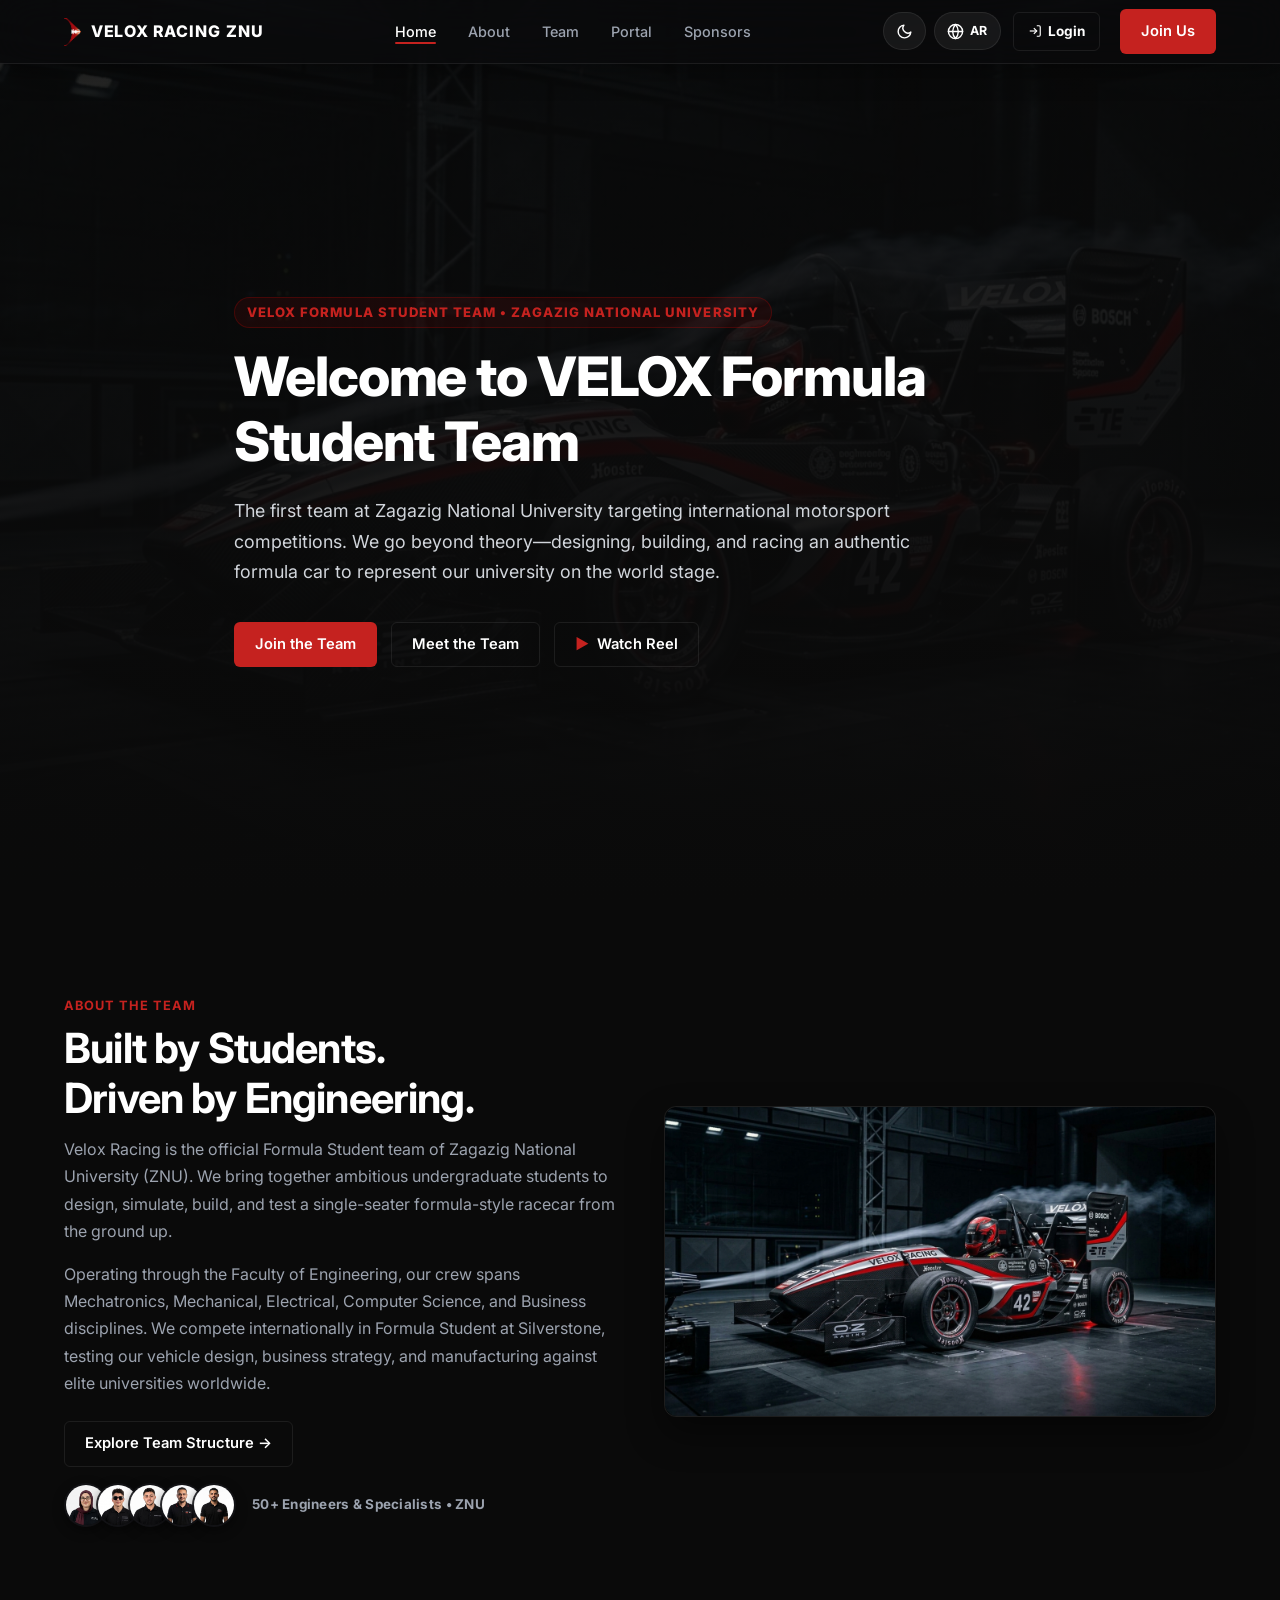
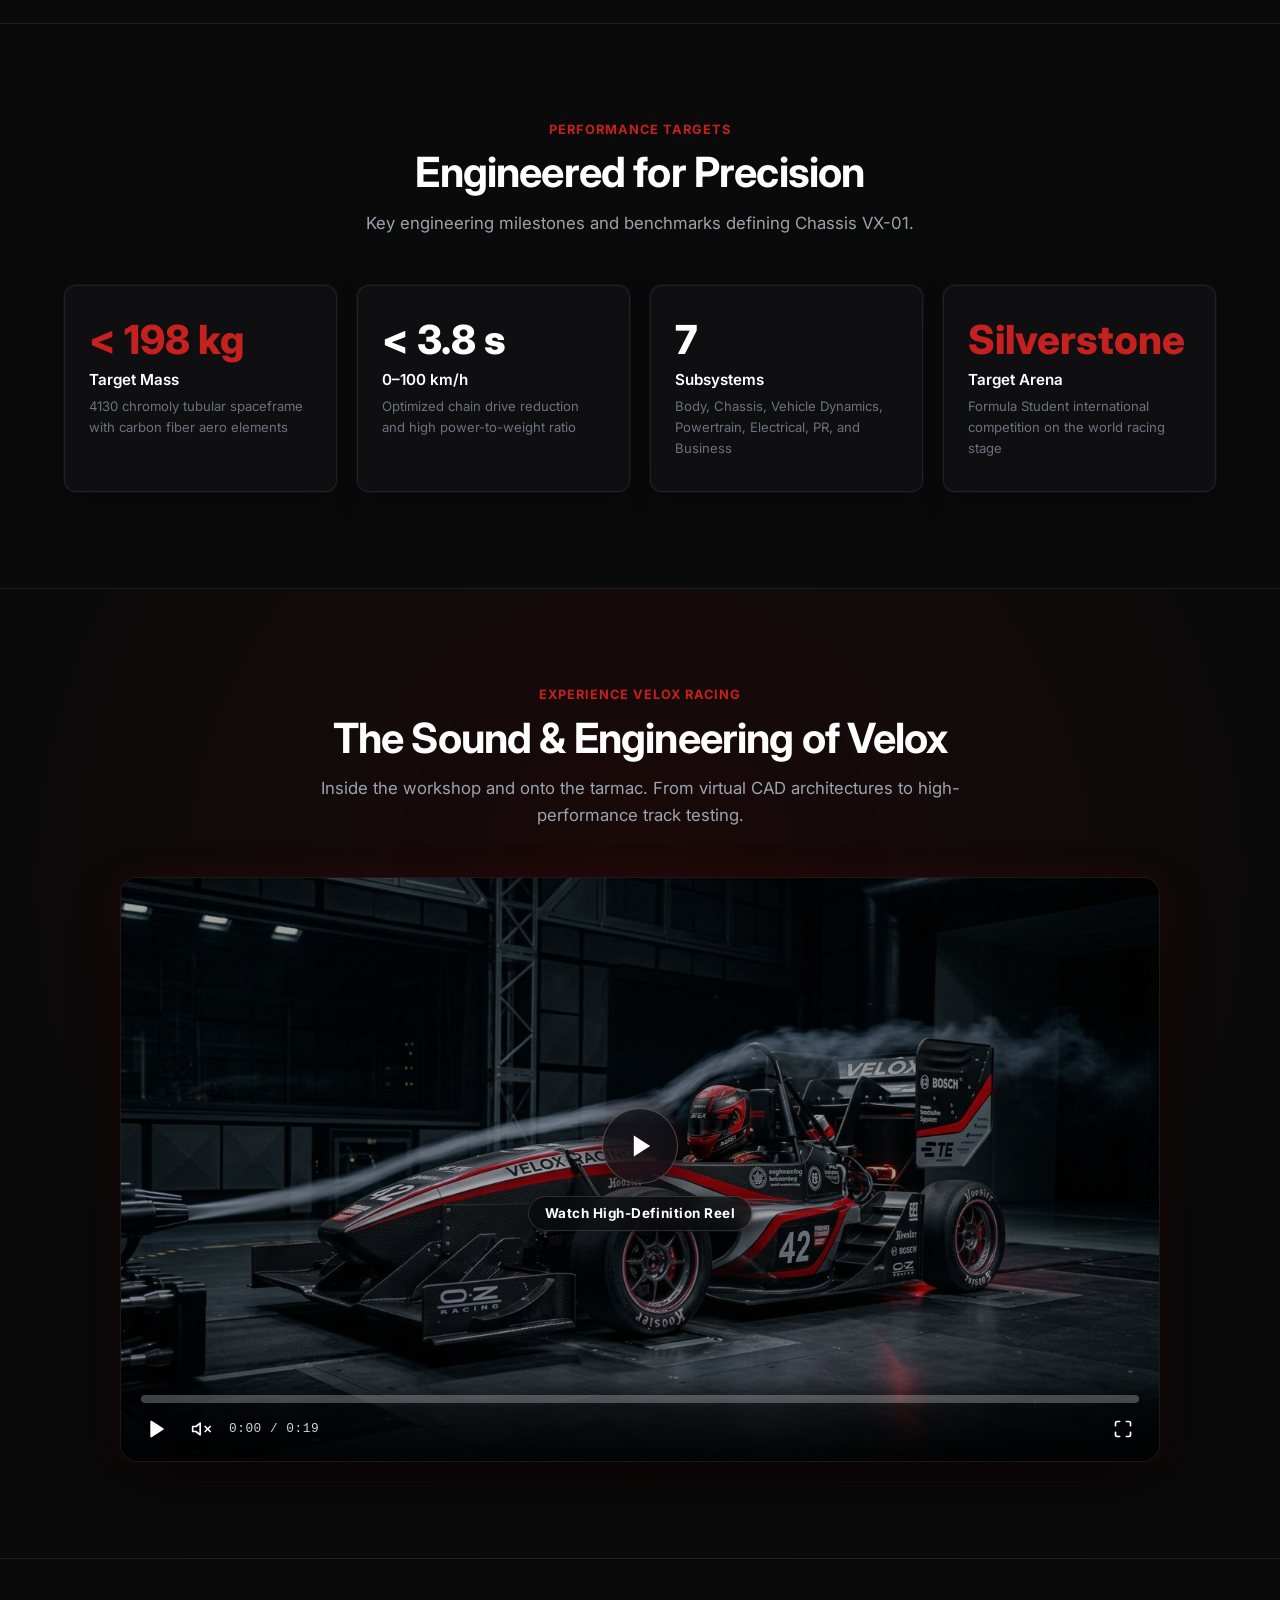
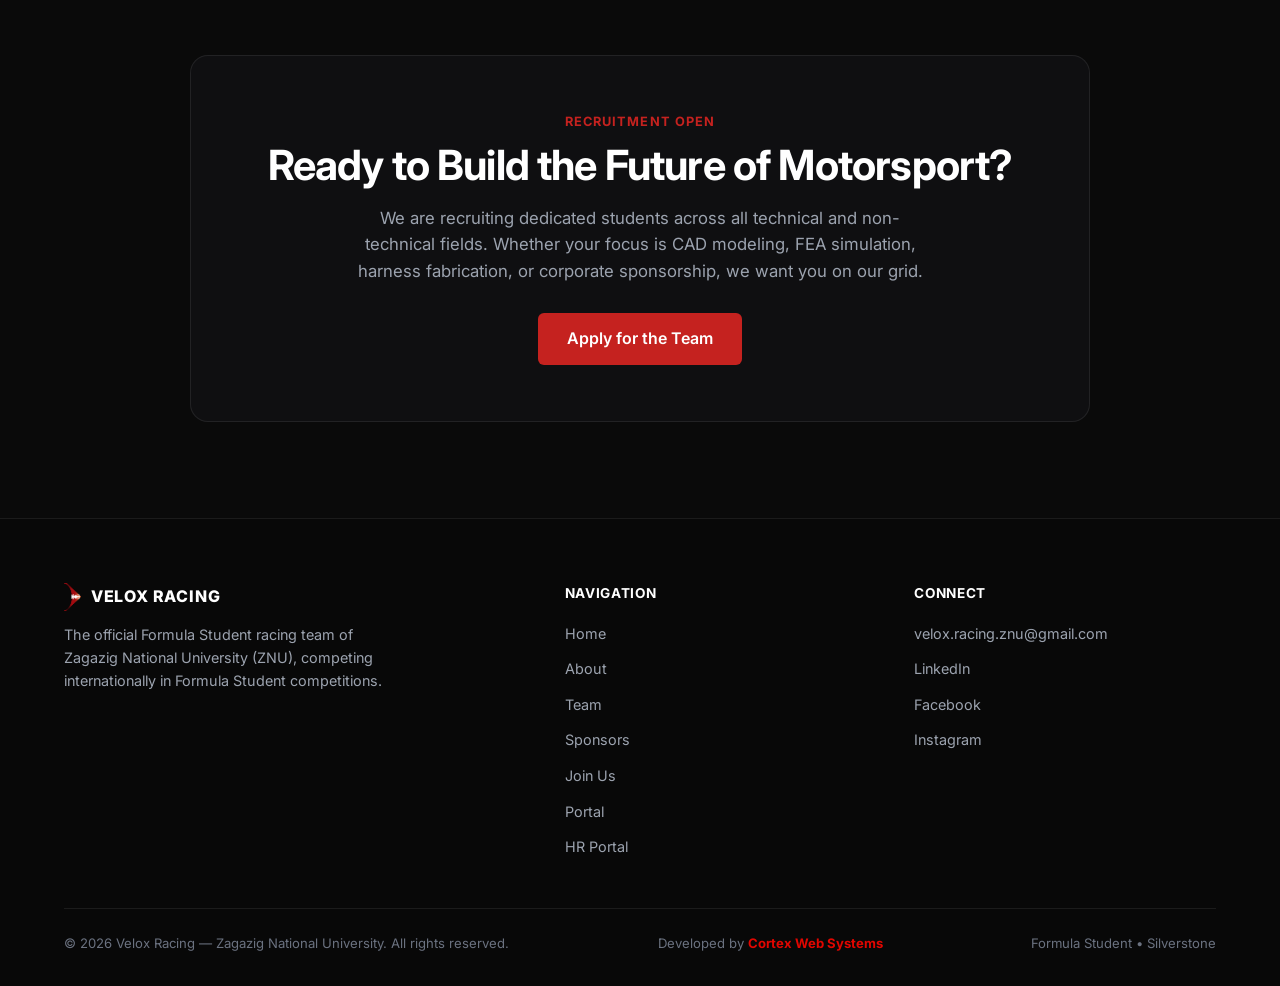
==== index.html @ 5ed5e02b "Fix portal dropdown stacking z-index, wire hamburger menu, redesign admin dashboard, and add home na" ====
<!DOCTYPE html>
<html lang="en">
<head>
  <meta charset="UTF-8" />
  <meta name="viewport" content="width=device-width, initial-scale=1.0, viewport-fit=cover" />
  <title>Velox Racing — Zagazig National University | Formula Student</title>
  <meta name="description" content="Velox Racing is the official Formula Student engineering team of Zagazig National University (ZNU), designing and building race cars to compete at Silverstone Circuit." />
  <link rel="icon" type="image/png" href="pwa-icon-192.png" />
  
  <!-- PWA & Mobile Web App Meta -->
  <link rel="manifest" href="manifest.json" />
  <meta name="theme-color" content="#0A0A0A" />
  <meta name="apple-mobile-web-app-capable" content="yes" />
  <meta name="apple-mobile-web-app-status-bar-style" content="black-translucent" />
  <meta name="apple-mobile-web-app-title" content="Velox Racing" />
  <link rel="apple-touch-icon" href="apple-touch-icon.png" />

  <!-- Preconnect to Google Fonts -->
  <link rel="preconnect" href="https://fonts.googleapis.com" />
  <link rel="preconnect" href="https://fonts.gstatic.com" crossorigin />
  <link rel="stylesheet" href="https://fonts.googleapis.com/css2?family=Cairo:wght@400;600;700;800;900&family=Inter:wght@400;500;600;700;800&display=swap" />

  <!-- Shared Style with Cache Buster -->
  <link rel="stylesheet" href="style.css?v=4.0" />

  <!-- Localization Engine & Team Data (Deferred for non-blocking render) -->
  <script src="i18n.js?v=4.0" defer></script>
  <script src="team.js?v=4.0" defer></script>
</head>
<body>

  <!-- Sticky Minimal Navbar -->
  <header>
    <nav class="navbar" id="navbar">
      <div class="nav-container">
        <a href="/" class="nav-brand" aria-label="Velox Racing Home">
          <img src="VeloxLogoWeb.png" alt="Velox Racing Crest" class="nav-logo" width="150" height="42" onerror="this.src='VeloxForWeb_dark.png'" />
          <span class="nav-title">
            <span data-i18n="nav.brand">VELOX RACING</span>
            <span class="nav-title-badge">ZNU</span>
          </span>
        </a>

        <ul class="nav-menu" id="navMenu">
          <li><a href="/" class="nav-link active" data-i18n="nav.home">Home</a></li>
          <li><a href="#about" class="nav-link" data-i18n="nav.about">About</a></li>
          <li><a href="/team" class="nav-link" data-i18n="nav.team">Team</a></li>
          <li><a href="/portal" class="nav-link" data-i18n="nav.portal">Portal</a></li>
          <li><a href="/sponsorship" class="nav-link" data-i18n="nav.sponsors">Sponsors</a></li>
          <li class="mobile-menu-cta" style="margin-bottom: 8px;">
            <a href="/portal" class="btn btn-outline btn-full" style="display: inline-flex; align-items: center; justify-content: center; gap: 8px;">
              <svg width="15" height="15" viewBox="0 0 24 24" fill="none" stroke="currentColor" stroke-width="2"><path d="M15 3h4a2 2 0 0 1 2 2v14a2 2 0 0 1-2 2h-4"></path><polyline points="10 17 15 12 10 7"></polyline><line x1="15" y1="12" x2="3" y2="12"></line></svg>
              <span data-i18n="nav.login">Portal Login</span>
            </a>
          </li>
          <li class="mobile-menu-cta"><a href="/join" class="btn btn-primary btn-full" data-i18n="nav.joinFull">Join the Team &rarr;</a></li>
        </ul>

        <div class="nav-cta">
          <div class="nav-tools">
            <button id="themeToggleBtn" class="nav-tool-btn" title="Toggle Theme" aria-label="Toggle Theme">
              <svg class="theme-icon-moon" viewBox="0 0 24 24"><path d="M21 12.79A9 9 0 1 1 11.21 3 7 7 0 0 0 21 12.79z"></path></svg>
              <svg class="theme-icon-sun" viewBox="0 0 24 24"><circle cx="12" cy="12" r="5"></circle><line x1="12" y1="1" x2="12" y2="3"></line><line x1="12" y1="21" x2="12" y2="23"></line><line x1="4.22" y1="4.22" x2="5.64" y2="5.64"></line><line x1="18.36" y1="18.36" x2="19.78" y2="19.78"></line><line x1="1" y1="12" x2="3" y2="12"></line><line x1="21" y1="12" x2="23" y2="12"></line><line x1="4.22" y1="19.78" x2="5.64" y2="18.36"></line><line x1="18.36" y1="5.64" x2="19.78" y2="4.22"></line></svg>
            </button>
            <button id="langToggleBtn" class="nav-tool-btn" title="Language" aria-label="Toggle Language">
              <svg class="lang-icon-globe" viewBox="0 0 24 24"><circle cx="12" cy="12" r="10"></circle><line x1="2" y1="12" x2="22" y2="12"></line><path d="M12 2a15.3 15.3 0 0 1 4 10 15.3 15.3 0 0 1-4 10 15.3 15.3 0 0 1-4-10 15.3 15.3 0 0 1 4-10z"></path></svg>
              <span class="lang-label" id="langLabel">AR</span>
            </button>
          </div>
          <a href="/portal" class="btn btn-outline" style="margin-right: 8px; font-weight: 700; display: inline-flex; align-items: center; gap: 6px; padding: 8px 14px; font-size: 0.85rem;" title="Member Portal Login">
            <svg width="14" height="14" viewBox="0 0 24 24" fill="none" stroke="currentColor" stroke-width="2"><path d="M15 3h4a2 2 0 0 1 2 2v14a2 2 0 0 1-2 2h-4"></path><polyline points="10 17 15 12 10 7"></polyline><line x1="15" y1="12" x2="3" y2="12"></line></svg>
            <span data-i18n="nav.login">Login</span>
          </a>
          <a href="/join" class="btn btn-primary" data-i18n="nav.join">Join Us</a>
          <button class="hamburger" id="hamburgerBtn" aria-label="Toggle navigation menu" aria-expanded="false">
            <span></span>
            <span></span>
            <span></span>
          </button>
        </div>
      </div>
    </nav>
  </header>

  <main>
    <!-- Full-Screen Hero -->
    <section class="hero" id="home">
      <video class="hero-video-bg" autoplay muted loop playsinline preload="metadata" poster="velox_car_render.jpg?v=5.0">
        <source src="lff.mp4" type="video/mp4" />
      </video>
      <div class="hero-overlay"></div>

      <div class="container hero-content">
        <span class="hero-badge" data-i18n="hero.badge">VELOX Formula Student Team &bull; Zagazig National University</span>
        <h1 class="hero-title" data-i18n="hero.title">Welcome to VELOX Formula Student Team</h1>
        <p class="hero-tagline" data-i18n="hero.tagline">
          The first team at Zagazig National University targeting international motorsport competitions. We go beyond theory—designing, building, and racing an authentic formula car to represent our university on the world stage.
        </p>
        <div class="hero-actions">
          <a href="/join" class="btn btn-primary" data-i18n="hero.btnJoin">Join the Team</a>
          <a href="/team" class="btn btn-outline" data-i18n="hero.btnMeet">Meet the Team</a>
          <a id="heroWatchReelBtn" href="#cinematic" class="btn btn-outline" style="display: inline-flex; align-items: center; gap: 8px;">
            <span style="color: var(--red); font-weight: 800;">▶</span> <span data-i18n="hero.btnReel">Watch Reel</span>
          </a>
        </div>
      </div>
    </section>

    <!-- Short About Section -->
    <section class="section" id="about">
      <div class="container">
        <div class="about-grid">
          <div class="about-text">
            <span class="section-kicker" data-i18n="about.kicker">About the Team</span>
            <h2 class="section-title" data-i18n="about.title">Built by Students.<br />Driven by Engineering.</h2>
            <p data-i18n="about.p1">
              Velox Racing is the official Formula Student team of Zagazig National University (ZNU). We bring together ambitious undergraduate students to design, simulate, build, and test a single-seater formula-style racecar from the ground up.
            </p>
            <p data-i18n="about.p2">
              Operating through the Faculty of Engineering, our crew spans Mechatronics, Mechanical, Electrical, Computer Science, and Business disciplines. We compete internationally in Formula Student at Silverstone, testing our vehicle design, business strategy, and manufacturing against elite universities worldwide.
            </p>
            <div style="margin-top: 24px; display: flex; flex-direction: column; gap: 16px; align-items: flex-start;">
              <a href="/team" class="btn btn-outline" data-i18n="about.btnExplore">Explore Team Structure &rarr;</a>
              <div class="team-avatars-preview">
                <div class="avatar-stack">
                  <img src="photos/Fatima Salman.jpeg" alt="Fatima Salman - Team Leader" class="stack-avatar clickable-member" data-member-id="fatima-salman" role="button" tabindex="0" title="Fatima Salman — Team Leader" width="44" height="44" loading="lazy" />
                  <img src="photos/Karim Shaprawy.jpeg" alt="Karim Shaprawy - Vice Team Leader" class="stack-avatar clickable-member" data-member-id="karim-shaprawy" role="button" tabindex="0" title="Karim Shaprawy — Vice Team Leader" width="44" height="44" loading="lazy" />
                  <img src="photos/Mohamed Romy.jpeg" alt="Mohamed Romy - Technical Leader" class="stack-avatar clickable-member" data-member-id="mohamed-romy" role="button" tabindex="0" title="Mohamed Romy — Technical Leader" width="44" height="44" loading="lazy" />
                  <img src="photos/Moaaz Elghamry.jpeg" alt="Moaaz Elghamry - Managerial Leader & Powertrain Leader" class="stack-avatar clickable-member" data-member-id="moaaz-elghamry" role="button" tabindex="0" title="Moaaz Elghamry — Managerial Leader & Powertrain Lead" width="44" height="44" loading="lazy" />
                  <img src="photos/Mohamed Hassan.jpeg" alt="Mohamed Hassan - Media & PR Lead" class="stack-avatar clickable-member" data-member-id="mohamed-hassan" role="button" tabindex="0" title="Mohamed Hassan — Media & PR Lead" width="44" height="44" loading="lazy" />
                </div>
                <span class="avatar-stack-text" data-i18n="about.crewBadge">50+ Engineers &amp; Specialists &bull; ZNU</span>
              </div>
            </div>
          </div>
          <div class="about-visual">
            <img src="velox_car_render.jpg?v=5.0" alt="Velox Racing formula student car design" loading="lazy" width="1280" height="719" />
          </div>
        </div>
      </div>
    </section>

    <!-- Key Numbers / Highlights -->
    <section class="section">
      <div class="container">
        <div class="section-header center">
          <span class="section-kicker" data-i18n="hl.kicker">Performance Targets</span>
          <h2 class="section-title" data-i18n="hl.title">Engineered for Precision</h2>
          <p class="section-desc" data-i18n="hl.desc">Key engineering milestones and benchmarks defining Chassis VX-01.</p>
        </div>

        <div class="highlights-grid">
          <div class="highlight-card">
            <div class="highlight-num accent" data-i18n="hl.c1Num">&lt; 198 kg</div>
            <div class="highlight-label" data-i18n="hl.c1Label">Target Mass</div>
            <div class="highlight-detail" data-i18n="hl.c1Desc">4130 chromoly tubular spaceframe with carbon fiber aero elements</div>
          </div>

          <div class="highlight-card">
            <div class="highlight-num" data-i18n="hl.c2Num">&lt; 3.8 s</div>
            <div class="highlight-label" data-i18n="hl.c2Label">0–100 km/h</div>
            <div class="highlight-detail" data-i18n="hl.c2Desc">Optimized chain drive reduction and high power-to-weight ratio</div>
          </div>

          <div class="highlight-card">
            <div class="highlight-num" data-i18n="hl.c3Num">7</div>
            <div class="highlight-label" data-i18n="hl.c3Label">Subsystems</div>
            <div class="highlight-detail" data-i18n="hl.c3Desc">Body, Chassis, Vehicle Dynamics, Powertrain, Electrical, PR, and Business</div>
          </div>

          <div class="highlight-card">
            <div class="highlight-num accent" data-i18n="hl.c4Num">Silverstone</div>
            <div class="highlight-label" data-i18n="hl.c4Label">Target Arena</div>
            <div class="highlight-detail" data-i18n="hl.c4Desc">Formula Student international competition on the world racing stage</div>
          </div>
        </div>
      </div>
    </section>

    <!-- Sleek Cinema Video Showcase (ad.mp4) -->
    <section class="section reel-section" id="cinematic">
      <div class="container">
        <div class="section-header center">
          <span class="section-kicker" data-i18n="reel.kicker">Experience Velox Racing</span>
          <h2 class="section-title" data-i18n="reel.title">The Sound & Engineering of Velox</h2>
          <p class="section-desc" data-i18n="reel.desc">
            Inside the workshop and onto the tarmac. From virtual CAD architectures to high-performance track testing.
          </p>
        </div>

        <div class="reel-container">
          <div class="cinema-player" id="cinemaPlayer">
            <!-- Main Video: Preload metadata, optimized H.264 Faststart stream -->
            <video
              id="adVideo"
              class="cinema-video"
              src="ad.mp4"
              playsinline
              preload="none"
              poster="velox_car_render.jpg?v=5.0"
              loop>
            </video>

            <!-- Big Center Play Button Overlay -->
            <div class="cinema-play-overlay" id="videoPlayOverlay" aria-label="Play video" role="button" tabindex="0">
              <div class="cinema-play-btn" id="cinemaPlayBtn">
                <svg viewBox="0 0 24 24"><polygon points="5 3 19 12 5 21 5 3"></polygon></svg>
              </div>
              <span class="cinema-play-label" data-i18n="reel.ready">Watch High-Definition Reel</span>
            </div>

            <!-- Smart Cinematic Loader & Pre-Buffering Overlay -->
            <div class="cinema-loader-overlay" id="cinemaLoaderOverlay" aria-live="polite">
              <div class="cinema-loader-card">
                <div class="cinema-loader-spinner">
                  <div class="spinner-ring"></div>
                  <div class="spinner-ring-inner"></div>
                </div>
                <div class="cinema-loader-info">
                  <h4 class="cinema-loader-title" id="cinemaLoaderTitle" data-i18n="reel.loadingTitle">Preparing High-Definition Reel...</h4>
                  <p class="cinema-loader-sub" id="cinemaLoaderSub" data-i18n="reel.loadingSub">Buffering stream for smooth 60 FPS playback</p>
                </div>
                <div class="cinema-loader-progress-wrap">
                  <div class="cinema-loader-bar" id="cinemaLoaderBar"></div>
                </div>
                <div class="cinema-loader-meta">
                  <span class="cinema-loader-pct" id="cinemaLoaderPct">100%</span>
                  <span class="cinema-loader-status" id="cinemaLoaderStatus">Ready to launch!</span>
                </div>
              </div>
            </div>

            <!-- Live Non-Intrusive Mid-Playback Buffering Pill -->
            <div class="cinema-buffering-pill" id="cinemaBufferingPill">
              <span class="buffering-dot"></span>
              <span data-i18n="reel.buffering">Buffering stream...</span>
            </div>

            <!-- Minimalist Bottom Controls Bar (Strictly Icons, No Words, No Chips) -->
            <div class="cinema-controls-bar" id="cinemaControlsBar">
              <!-- Scrub Progress Bar -->
              <div class="cinema-progress-wrap" id="videoProgressWrap" title="Seek video" role="progressbar" aria-valuemin="0" aria-valuemax="100">
                <div class="cinema-progress-buffer" id="videoProgressBuffer"></div>
                <div class="cinema-progress-bar" id="videoProgressBar">
                  <div class="cinema-progress-thumb"></div>
                </div>
              </div>

              <!-- Controls Row: Play/Pause, Mute/Unmute, Time, Fullscreen -->
              <div class="cinema-controls-row">
                <div class="cinema-controls-left">
                  <button type="button" class="cinema-icon-btn" id="videoPlayToggleBtn" aria-label="Play or Pause" title="Play / Pause">
                    <!-- Play SVG -->
                    <svg id="playIconSvg" viewBox="0 0 24 24" fill="currentColor">
                      <polygon points="5 3 19 12 5 21 5 3"></polygon>
                    </svg>
                    <!-- Pause SVG (hidden initially) -->
                    <svg id="pauseIconSvg" viewBox="0 0 24 24" fill="currentColor" style="display: none;">
                      <rect x="6" y="4" width="4" height="16"></rect>
                      <rect x="14" y="4" width="4" height="16"></rect>
                    </svg>
                  </button>

                  <button type="button" class="cinema-icon-btn" id="videoAudioToggleBtn" aria-label="Mute or Unmute" title="Audio">
                    <!-- Muted SVG (hidden initially when unmuted) -->
                    <svg id="audioMutedSvg" viewBox="0 0 24 24" fill="none" stroke="currentColor" style="display: none;">
                      <polygon points="11 5 6 9 2 9 2 15 6 15 11 19 11 5"></polygon>
                      <line x1="23" y1="9" x2="17" y2="15"></line>
                      <line x1="17" y1="9" x2="23" y2="15"></line>
                    </svg>
                    <!-- Unmuted SVG (visible initially) -->
                    <svg id="audioHighSvg" viewBox="0 0 24 24" fill="none" stroke="currentColor">
                      <polygon points="11 5 6 9 2 9 2 15 6 15 11 19 11 5"></polygon>
                      <path d="M19.07 4.93a10 10 0 0 1 0 14.14M15.54 8.46a5 5 0 0 1 0 7.07"></path>
                    </svg>
                  </button>

                  <span class="cinema-time" id="cinemaTimeDisplay">0:00 / 0:19</span>
                </div>

                <div class="cinema-controls-right">
                  <button type="button" class="cinema-icon-btn" id="videoFullscreenBtn" aria-label="Fullscreen" title="Fullscreen">
                    <svg id="expandSvg" viewBox="0 0 24 24" fill="none" stroke="currentColor">
                      <path d="M8 3H5a2 2 0 0 0-2 2v3m18 0V5a2 2 0 0 0-2-2h-3m0 18h3a2 2 0 0 0 2-2v-3M3 16v3a2 2 0 0 0 2 2h3"></path>
                    </svg>
                    <svg id="compressSvg" viewBox="0 0 24 24" fill="none" stroke="currentColor" style="display: none;">
                      <path d="M8 3v3a2 2 0 0 1-2 2H3m18 0h-3a2 2 0 0 1-2-2V3m0 18v-3a2 2 0 0 1 2-2h3M3 16h3a2 2 0 0 1 2 2v3"></path>
                    </svg>
                  </button>
                </div>
              </div>
            </div>
          </div>
        </div>
      </div>
    </section>



    <!-- Final Call to Action -->
    <section class="section" style="border-bottom: none;">
      <div class="container">
        <div class="cta-banner">
          <span class="section-kicker" data-i18n="cta.kicker">Recruitment Open</span>
          <h2 data-i18n="cta.title">Ready to Build the Future of Motorsport?</h2>
          <p data-i18n="cta.desc">
            We are recruiting dedicated students across all technical and non-technical fields. Whether your focus is CAD modeling, FEA simulation, harness fabrication, or corporate sponsorship, we want you on our grid.
          </p>
          <a href="/join" class="btn btn-primary" style="padding: 12px 28px; font-size: 1rem;" data-i18n="cta.btn">Apply for the Team</a>
        </div>
      </div>
    </section>
  </main>

  <!-- Consistent Footer -->
  <footer class="footer">
    <div class="container">
      <div class="footer-grid">
        <div class="footer-brand">
          <a href="/" class="nav-brand">
            <img src="VeloxLogoWeb.png" alt="Velox Racing" class="nav-logo" width="150" height="42" onerror="this.src='VeloxForWeb_dark.png'" />
            <span class="nav-title" data-i18n="nav.brand">VELOX RACING</span>
          </a>
          <p data-i18n="footer.desc">
            The official Formula Student racing team of Zagazig National University (ZNU), competing internationally in Formula Student competitions.
          </p>
        </div>

        <div class="footer-col">
          <h5 data-i18n="footer.navTitle">Navigation</h5>
          <ul>
            <li><a href="/" data-i18n="nav.home">Home</a></li>
            <li><a href="#about" data-i18n="nav.about">About</a></li>
            <li><a href="/team" data-i18n="nav.team">Team Structure</a></li>
            <li><a href="/sponsorship" data-i18n="nav.sponsors">Sponsorship</a></li>
            <li><a href="/join" data-i18n="nav.join">Join the Team</a></li>
            <li><a href="/portal" data-i18n="nav.portal">Inside Portal</a></li>
            <li><a href="/hr">HR Portal</a></li>
          </ul>
        </div>

        <div class="footer-col">
          <h5 data-i18n="footer.connectTitle">Connect</h5>
          <ul>
            <li><a href="mailto:velox.racing.znu@gmail.com">velox.racing.znu@gmail.com</a></li>
            <li><a href="https://www.linkedin.com/company/velox-racing-team/" target="_blank" rel="noopener">LinkedIn</a></li>
            <li><a href="https://www.facebook.com/share/19Xcwun8Di/?mibextid=wwXIfr" target="_blank" rel="noopener">Facebook</a></li>
            <li><a href="https://www.instagram.com/velox_racing_znu?srtk=MWl2azlianJlZ3J3bg==" target="_blank" rel="noopener">Instagram</a></li>
          </ul>
        </div>
      </div>

      <div class="footer-bottom">
        <span data-i18n="footer.copy">&copy; 2026 Velox Racing — Zagazig National University. All rights reserved.</span>
        <span>Developed by <a href="https://www.digital-cortex.tech/" target="_blank" rel="noopener noreferrer" style="color: var(--primary, #E10600); font-weight: 700; text-decoration: none;">Cortex Web Systems</a></span>
        <span data-i18n="footer.arena">Formula Student &bull; Silverstone</span>
      </div>
    </div>
  </footer>

  <script>

    // Minimal mobile navigation toggle
    const hamburgerBtn = document.getElementById('hamburgerBtn');
    const navMenu = document.getElementById('navMenu');

    if (hamburgerBtn && navMenu) {
      hamburgerBtn.addEventListener('click', (e) => {
        e.stopPropagation();
        const isOpen = navMenu.classList.toggle('open');
        hamburgerBtn.classList.toggle('open', isOpen);
        hamburgerBtn.setAttribute('aria-expanded', isOpen);
      });

      // Close menu when clicking outside or clicking a link
      document.addEventListener('click', (e) => {
        if (!navMenu.contains(e.target) && !hamburgerBtn.contains(e.target)) {
          navMenu.classList.remove('open');
          hamburgerBtn.classList.remove('open');
          hamburgerBtn.setAttribute('aria-expanded', false);
        }
      });

      navMenu.querySelectorAll('a').forEach(link => {
        link.addEventListener('click', () => {
          navMenu.classList.remove('open');
          hamburgerBtn.classList.remove('open');
          hamburgerBtn.setAttribute('aria-expanded', false);
        });
      });
    }

    // ── Global Theme & Language Controller (Clean SVG Icons, Zero Emojis) ──
    function initThemeAndLang() {
      const themeBtn = document.getElementById('themeToggleBtn');
      const langBtn = document.getElementById('langToggleBtn');

      const savedTheme = localStorage.getItem('velox_theme') || 'dark';
      document.documentElement.setAttribute('data-theme', savedTheme);

      if (themeBtn) {
        themeBtn.onclick = () => {
          const current = document.documentElement.getAttribute('data-theme') || 'dark';
          const next = current === 'dark' ? 'light' : 'dark';
          document.documentElement.setAttribute('data-theme', next);
          localStorage.setItem('velox_theme', next);
        };
      }

      // Language Controller powered by i18n.js
      const savedLang = localStorage.getItem('velox_lang') || 'en';
      if (typeof applyVeloxLanguage === 'function') {
        applyVeloxLanguage(savedLang);
      }

      if (langBtn) {
        langBtn.onclick = () => {
          if (typeof toggleVeloxLanguage === 'function') {
            toggleVeloxLanguage();
          } else {
            const current = localStorage.getItem('velox_lang') || 'en';
            const next = current === 'en' ? 'ar' : 'en';
            if (typeof applyVeloxLanguage === 'function') applyVeloxLanguage(next);
          }
        };
      }
    }

    // Initialize immediately
    initThemeAndLang();
    if (document.readyState === 'loading') {
      document.addEventListener('DOMContentLoaded', initThemeAndLang);
    }

    // ── Sleek Cinema Video Controller ──
    const adVideo = document.getElementById('adVideo');
    const cinemaPlayer = document.getElementById('cinemaPlayer');
    const videoOverlay = document.getElementById('videoPlayOverlay');
    const playToggleBtn = document.getElementById('videoPlayToggleBtn');
    const playIconSvg = document.getElementById('playIconSvg');
    const pauseIconSvg = document.getElementById('pauseIconSvg');
    const audioToggleBtn = document.getElementById('videoAudioToggleBtn');
    const audioMutedSvg = document.getElementById('audioMutedSvg');
    const audioHighSvg = document.getElementById('audioHighSvg');
    const progressBar = document.getElementById('videoProgressBar');
    const progressWrap = document.getElementById('videoProgressWrap');
    const timeDisplay = document.getElementById('cinemaTimeDisplay');
    const fullscreenBtn = document.getElementById('videoFullscreenBtn');
    const expandSvg = document.getElementById('expandSvg');
    const compressSvg = document.getElementById('compressSvg');
    const bufferingPill = document.getElementById('cinemaBufferingPill');
    let idleTimer = null;

    function formatTime(seconds) {
      if (isNaN(seconds) || seconds < 0) return '0:00';
      const mins = Math.floor(seconds / 60);
      const secs = Math.floor(seconds % 60);
      return `${mins}:${secs < 10 ? '0' : ''}${secs}`;
    }

    function setAudioState(isMuted) {
      if (!adVideo) return;
      adVideo.muted = isMuted;
      if (isMuted) {
        if (audioMutedSvg) audioMutedSvg.style.display = 'block';
        if (audioHighSvg) audioHighSvg.style.display = 'none';
      } else {
        if (audioMutedSvg) audioMutedSvg.style.display = 'none';
        if (audioHighSvg) audioHighSvg.style.display = 'block';
      }
    }

    function resetIdleTimer() {
      if (!cinemaPlayer || !adVideo) return;
      cinemaPlayer.classList.remove('idle');
      clearTimeout(idleTimer);
      if (!adVideo.paused) {
        idleTimer = setTimeout(() => {
          cinemaPlayer.classList.add('idle');
        }, 2800);
      }
    }

    // Execute Play with Sound Priority
    function executePlay(requestUnmuted = true) {
      if (!adVideo) return;
      const loaderOverlay = document.getElementById('cinemaLoaderOverlay');
      if (loaderOverlay) loaderOverlay.classList.remove('active');
      if (cinemaPlayer) cinemaPlayer.classList.remove('buffering-preload');
      if (videoOverlay) videoOverlay.classList.add('hidden');

      if (requestUnmuted) {
        setAudioState(false);
        adVideo.play().then(() => {
          if (cinemaPlayer) cinemaPlayer.classList.add('playing');
          if (playIconSvg) playIconSvg.style.display = 'none';
          if (pauseIconSvg) pauseIconSvg.style.display = 'block';
          resetIdleTimer();
        }).catch(err => {
          console.log('[Velox Video] Unmuted playback blocked, playing muted per browser policy:', err);
          setAudioState(true);
          adVideo.play().then(() => {
            if (cinemaPlayer) cinemaPlayer.classList.add('playing');
            if (playIconSvg) playIconSvg.style.display = 'none';
            if (pauseIconSvg) pauseIconSvg.style.display = 'block';
            resetIdleTimer();
          }).catch(e => console.warn('[Velox Video] Autoplay failed:', e));
        });
      } else {
        setAudioState(true);
        adVideo.play().then(() => {
          if (cinemaPlayer) cinemaPlayer.classList.add('playing');
          if (playIconSvg) playIconSvg.style.display = 'none';
          if (pauseIconSvg) pauseIconSvg.style.display = 'block';
          resetIdleTimer();
        }).catch(e => console.warn('[Velox Video] Muted autoplay failed:', e));
      }
    }

    // Manual Play/Pause Toggle (User initiated -> Plays with sound!)
    function handleManualPlayToggle() {
      if (!adVideo) return;
      if (!adVideo.paused) {
        adVideo.pause();
        if (videoOverlay) videoOverlay.classList.remove('hidden');
        if (cinemaPlayer) cinemaPlayer.classList.remove('playing', 'idle');
        if (playIconSvg) playIconSvg.style.display = 'block';
        if (pauseIconSvg) pauseIconSvg.style.display = 'none';
        clearTimeout(idleTimer);
      } else {
        executePlay(true);
      }
    }

    if (adVideo) {
      // Default to unmuted with sound
      setAudioState(false);

      if (cinemaPlayer) {
        cinemaPlayer.addEventListener('mousemove', resetIdleTimer);
        cinemaPlayer.addEventListener('touchstart', resetIdleTimer, { passive: true });
      }

      adVideo.addEventListener('click', handleManualPlayToggle);
      if (videoOverlay) videoOverlay.addEventListener('click', handleManualPlayToggle);
      if (playToggleBtn) playToggleBtn.addEventListener('click', (e) => {
        e.stopPropagation();
        handleManualPlayToggle();
      });

      // Hook up Hero "Watch Reel" button
      const heroWatchReelBtn = document.getElementById('heroWatchReelBtn') || document.querySelector('a[href="#cinematic"]');
      if (heroWatchReelBtn) {
        heroWatchReelBtn.addEventListener('click', (e) => {
          e.preventDefault();
          const cinematicSec = document.getElementById('cinematic');
          if (cinematicSec) {
            cinematicSec.scrollIntoView({ behavior: 'smooth' });
          }
          handleManualPlayToggle();
        });
      }

      // Audio Toggle Button
      if (audioToggleBtn) {
        audioToggleBtn.addEventListener('click', (e) => {
          e.stopPropagation();
          setAudioState(!adVideo.muted);
          if (!adVideo.muted && adVideo.paused) {
            adVideo.play().catch(() => {});
          }
        });
      }

      // Timeline / Progress updates
      let isScrubbing = false;
      let wasPlayingBeforeScrub = false;

      adVideo.addEventListener('timeupdate', () => {
        if (isScrubbing) return;
        if (adVideo.duration && !isNaN(adVideo.duration) && progressBar) {
          const pct = (adVideo.currentTime / adVideo.duration) * 100;
          progressBar.style.width = pct + '%';
          if (timeDisplay) {
            timeDisplay.textContent = `${formatTime(adVideo.currentTime)} / ${formatTime(adVideo.duration)}`;
          }
        }
      });

      adVideo.addEventListener('progress', () => {
        if (adVideo.duration && adVideo.buffered.length > 0) {
          const bufferedEnd = adVideo.buffered.end(adVideo.buffered.length - 1);
          const pct = Math.min(100, (bufferedEnd / adVideo.duration) * 100);
          const bufferBar = document.getElementById('videoProgressBuffer');
          if (bufferBar) bufferBar.style.width = pct + '%';
        }
      });

      adVideo.addEventListener('loadedmetadata', () => {
        if (timeDisplay && adVideo.duration) {
          timeDisplay.textContent = `0:00 / ${formatTime(adVideo.duration)}`;
        }
      });

      // Fluid Drag & Click Scrubbing on the Progress Bar
      if (progressWrap) {
        function updateScrubUI(pos) {
          const safePos = Math.max(0, Math.min(1, pos));
          if (progressBar) progressBar.style.width = (safePos * 100) + '%';
          if (timeDisplay && adVideo.duration && !isNaN(adVideo.duration)) {
            const previewTime = safePos * adVideo.duration;
            timeDisplay.textContent = `${formatTime(previewTime)} / ${formatTime(adVideo.duration)}`;
          }
        }

        function commitSeek(clientX) {
          const rect = progressWrap.getBoundingClientRect();
          if (rect.width <= 0) return;
          const pos = Math.max(0, Math.min(1, (clientX - rect.left) / rect.width));
          updateScrubUI(pos);
          if (adVideo.duration && !isNaN(adVideo.duration)) {
            try {
              adVideo.currentTime = pos * adVideo.duration;
            } catch (e) {}
          }
        }

        progressWrap.addEventListener('click', (e) => {
          commitSeek(e.clientX);
        });

        progressWrap.addEventListener('mousedown', (e) => {
          isScrubbing = true;
          wasPlayingBeforeScrub = !adVideo.paused;
          progressWrap.classList.add('is-scrubbing');
          commitSeek(e.clientX);
        });

        window.addEventListener('mousemove', (e) => {
          if (isScrubbing) {
            const rect = progressWrap.getBoundingClientRect();
            if (rect.width > 0) {
              const pos = Math.max(0, Math.min(1, (e.clientX - rect.left) / rect.width));
              updateScrubUI(pos);
            }
          }
        });

        window.addEventListener('mouseup', (e) => {
          if (isScrubbing) {
            isScrubbing = false;
            progressWrap.classList.remove('is-scrubbing');
            commitSeek(e.clientX);
            if (wasPlayingBeforeScrub) {
              adVideo.play().catch(() => {});
            }
          }
        });

        // Touch scrubbing for mobile devices
        progressWrap.addEventListener('touchstart', (e) => {
          if (e.touches && e.touches[0]) {
            isScrubbing = true;
            wasPlayingBeforeScrub = !adVideo.paused;
            progressWrap.classList.add('is-scrubbing');
            commitSeek(e.touches[0].clientX);
          }
        }, { passive: true });

        window.addEventListener('touchmove', (e) => {
          if (isScrubbing && e.touches && e.touches[0]) {
            const rect = progressWrap.getBoundingClientRect();
            if (rect.width > 0) {
              const pos = Math.max(0, Math.min(1, (e.touches[0].clientX - rect.left) / rect.width));
              updateScrubUI(pos);
            }
          }
        }, { passive: true });

        window.addEventListener('touchend', (e) => {
          if (isScrubbing) {
            isScrubbing = false;
            progressWrap.classList.remove('is-scrubbing');
            if (e.changedTouches && e.changedTouches[0]) {
              commitSeek(e.changedTouches[0].clientX);
            }
            if (wasPlayingBeforeScrub) {
              adVideo.play().catch(() => {});
            }
          }
        });
      }

      // Playback events
      adVideo.addEventListener('waiting', () => {
        if (bufferingPill) bufferingPill.classList.add('active');
      });

      adVideo.addEventListener('playing', () => {
        if (bufferingPill) bufferingPill.classList.remove('active');
        if (videoOverlay) videoOverlay.classList.add('hidden');
        if (cinemaPlayer) cinemaPlayer.classList.add('playing');
        if (playIconSvg) playIconSvg.style.display = 'none';
        if (pauseIconSvg) pauseIconSvg.style.display = 'block';
      });

      adVideo.addEventListener('canplay', () => {
        if (bufferingPill) bufferingPill.classList.remove('active');
      });

      adVideo.addEventListener('pause', () => {
        if (bufferingPill) bufferingPill.classList.remove('active');
        if (videoOverlay) videoOverlay.classList.remove('hidden');
        if (cinemaPlayer) cinemaPlayer.classList.remove('playing', 'idle');
        if (playIconSvg) playIconSvg.style.display = 'block';
        if (pauseIconSvg) pauseIconSvg.style.display = 'none';
      });

      // Fullscreen Controller
      if (fullscreenBtn && cinemaPlayer) {
        fullscreenBtn.addEventListener('click', () => {
          if (!document.fullscreenElement) {
            cinemaPlayer.requestFullscreen().catch(() => {});
          } else {
            document.exitFullscreen().catch(() => {});
          }
        });

        document.addEventListener('fullscreenchange', () => {
          const isFs = !!document.fullscreenElement;
          if (expandSvg) expandSvg.style.display = isFs ? 'none' : 'block';
          if (compressSvg) compressSvg.style.display = isFs ? 'block' : 'none';
        });
      }

      // Auto-Open on Scroll Observer
      if ('IntersectionObserver' in window) {
        let hasAutoOpened = false;
        const autoScrollObserver = new IntersectionObserver((entries) => {
          entries.forEach(entry => {
            if (entry.isIntersecting && !hasAutoOpened) {
              hasAutoOpened = true;
              executePlay(false);
            }
          });
        }, { threshold: 0.35 });

        const reelSection = document.getElementById('cinematic');
        if (reelSection) autoScrollObserver.observe(reelSection);
      }
    }

    // Helper to get initials
    function getInitials(name) {
      if (!name) return "VL";
      return name.split(" ").map(n => n[0]).slice(0, 2).join("").toUpperCase();
    }

    // Modal Controller: Open Member Overview Modal
    function openMemberModal(memberId) {
      if (!window.getMemberById) return;
      const member = window.getMemberById(memberId);
      if (!member) return;

      const currentLang = localStorage.getItem('velox_lang') || 'en';
      const dict = (typeof VELOX_I18N !== 'undefined' && VELOX_I18N[currentLang]) ? VELOX_I18N[currentLang] : {};

      const name = member.name;
      const role = dict['role.' + member.role] || member.role;
      const dept = (currentLang === 'ar' && member.department_ar) ? member.department_ar : (member.department || '');
      const bio = (currentLang === 'ar' && member.bio_ar) ? member.bio_ar : (member.bio || '');
      const resps = (currentLang === 'ar' && member.responsibilities_ar) ? member.responsibilities_ar : (member.responsibilities || []);
      const quote = (currentLang === 'ar' && member.quote_ar) ? member.quote_ar : (member.quote || '');
      const igUrl = member.instagram || (window.VELOX_TEAM && window.VELOX_TEAM.instagramUrl) || "https://www.instagram.com/velox_racing_znu?srtk=MWl2azlianJlZ3J3bg==";
      const liUrl = member.linkedin || (window.VELOX_TEAM && window.VELOX_TEAM.linkedinUrl) || "https://www.linkedin.com/company/velox-racing-team/";

      const scrollContainer = document.getElementById('memberModalScroll');
      if (!scrollContainer) return;

      scrollContainer.innerHTML = `
        <!-- Top Meta Chips -->
        <div class="member-modal-meta-row">
          <span class="member-modal-meta-chip silverstone">
            <svg width="12" height="12" viewBox="0 0 24 24" fill="none" stroke="currentColor" stroke-width="2.5"><polygon points="12 2 15.09 8.26 22 9.27 17 14.14 18.18 21.02 12 17.77 5.82 21.02 7 14.14 2 9.27 8.91 8.26 12 2"></polygon></svg>
            ${dict['modal.arena'] || 'Formula Student &bull; Silverstone 2026'}
          </span>
          <span class="member-modal-meta-chip">
            <svg width="12" height="12" viewBox="0 0 24 24" fill="none" stroke="currentColor" stroke-width="2.5"><path d="M22 10v6M2 10l10-5 10 5-10 5z"></path><path d="M6 12v5c3 3 9 3 12 0v-5"></path></svg>
            ${dict['modal.univ'] || 'Zagazig National University (ZNU)'}
          </span>
        </div>

        <!-- Hero Row: Avatar + Name + Role -->
        <div class="member-modal-hero">
          <div class="member-modal-avatar-box">
            ${member.photo ? `<img src="${member.photo}" alt="${name}" class="member-modal-avatar-img" />` : getInitials(name)}
          </div>
          <div class="member-modal-hero-info">
            <span class="member-modal-role-badge">${role}</span>
            <h3 class="member-modal-name">${name}</h3>
            ${dept ? `<span class="member-modal-dept">${dept}</span>` : ''}
          </div>
        </div>

        <div class="member-modal-divider"></div>

        <!-- Section: Overview -->
        <div class="member-modal-section">
          <h4 class="member-modal-section-title">
            <svg viewBox="0 0 24 24" fill="none" stroke="currentColor" stroke-width="2.5"><path d="M14 2H6a2 2 0 0 0-2 2v16a2 2 0 0 0 2 2h12a2 2 0 0 0 2-2V8z"></path><polyline points="14 2 14 8 20 8"></polyline><line x1="16" y1="13" x2="8" y2="13"></line><line x1="16" y1="17" x2="8" y2="17"></line><polyline points="10 9 9 9 8 9"></polyline></svg>
            ${dict['modal.overview'] || 'Engineering & Operational Overview'}
          </h4>
          <p class="member-modal-bio-text">${bio}</p>
        </div>

        <!-- Section: Responsibilities Checklist -->
        ${resps && resps.length ? `
          <div class="member-modal-section">
            <h4 class="member-modal-section-title">
              <svg viewBox="0 0 24 24" fill="none" stroke="currentColor" stroke-width="2.5"><polyline points="9 11 12 14 22 4"></polyline><path d="M21 12v7a2 2 0 0 1-2 2H5a2 2 0 0 1-2-2V5a2 2 0 0 1 2-2h11"></path></svg>
              ${dict['modal.responsibilities'] || 'Core Responsibilities'}
            </h4>
            <ul class="member-modal-resps-list">
              ${resps.map(r => `
                <li class="member-modal-resp-item">
                  <span class="member-modal-resp-check">
                    <svg viewBox="0 0 24 24" fill="none" stroke="currentColor" stroke-width="3"><polyline points="20 6 9 17 4 12"></polyline></svg>
                  </span>
                  <span>${r}</span>
                </li>
              `).join('')}
            </ul>
          </div>
        ` : ''}

        <!-- Section: Quote -->
        ${quote ? `
          <blockquote class="member-modal-quote">
            &ldquo;${quote}&rdquo;
          </blockquote>
        ` : ''}

        <!-- Actions -->
        <div class="member-modal-actions">
          <a href="${igUrl}" target="_blank" rel="noopener" class="member-modal-btn member-modal-btn-outline" title="Instagram">
            <svg viewBox="0 0 24 24" fill="none" stroke="currentColor" stroke-width="2"><rect x="2" y="2" width="20" height="20" rx="5" ry="5"></rect><path d="M16 11.37A4 4 0 1 1 12.63 8 4 4 0 0 1 16 11.37z"></path><line x1="17.5" y1="6.5" x2="17.51" y2="6.5"></line></svg>
            <span>${member.instagram ? (currentLang === 'ar' ? 'إنستغرام الشخصي' : 'Personal Instagram') : (dict['modal.followIg'] || 'Instagram Profile')}</span>
          </a>
          <a href="${liUrl}" target="_blank" rel="noopener" class="member-modal-btn member-modal-btn-outline" title="LinkedIn">
            <svg viewBox="0 0 24 24" fill="currentColor"><path d="M19 0h-14c-2.761 0-5 2.239-5 5v14c0 2.761 2.239 5 5 5h14c2.762 0 5-2.239 5-5v-14c0-2.761-2.238-5-5-5zm-11 19h-3v-11h3v11zm-1.5-12.268c-.966 0-1.75-.79-1.75-1.764s.784-1.764 1.75-1.764 1.75.79 1.75 1.764-.783 1.764-1.75 1.764zm13.5 12.268h-3v-5.604c0-3.368-4-3.113-4 0v5.604h-3v-11h3v1.765c1.396-2.586 7-2.777 7 2.476v6.759z"/></svg>
            <span>${member.linkedin ? (currentLang === 'ar' ? 'لينكد إن الشخصي' : 'Personal LinkedIn') : (dict['modal.followLi'] || 'Team LinkedIn')}</span>
          </a>
          <a href="/join" class="member-modal-btn member-modal-btn-primary">
            <span>${dict['modal.apply'] || 'Join the Crew &rarr;'}</span>
          </a>
        </div>
      `;

      const backdrop = document.getElementById('memberModalBackdrop');
      if (backdrop) {
        backdrop.classList.add('active');
        backdrop.setAttribute('aria-hidden', 'false');
        document.body.style.overflow = 'hidden';
        const closeBtn = document.getElementById('memberModalCloseBtn');
        if (closeBtn) closeBtn.focus();
      }
    }

    function closeMemberModal() {
      const backdrop = document.getElementById('memberModalBackdrop');
      if (backdrop) {
        backdrop.classList.remove('active');
        backdrop.setAttribute('aria-hidden', 'true');
        document.body.style.overflow = '';
      }
    }

    // Global click & keyboard delegates for member modal
    document.addEventListener('click', (e) => {
      const closeBtn = e.target.closest('#memberModalCloseBtn');
      if (closeBtn) {
        closeMemberModal();
        return;
      }

      const backdrop = document.getElementById('memberModalBackdrop');
      if (backdrop && e.target === backdrop) {
        closeMemberModal();
        return;
      }

      const card = e.target.closest('[data-member-id]');
      if (card) {
        const memberId = card.getAttribute('data-member-id');
        if (memberId) {
          openMemberModal(memberId);
        }
      }
    });

    document.addEventListener('keydown', (e) => {
      if (e.key === 'Escape') {
        closeMemberModal();
        return;
      }

      if (e.key === 'Enter' || e.key === ' ') {
        const activeEl = document.activeElement;
        if (activeEl && activeEl.hasAttribute('data-member-id')) {
          e.preventDefault();
          openMemberModal(activeEl.getAttribute('data-member-id'));
        }
      }
    });

    // PWA Service Worker Registration & Cache Management
    if ('serviceWorker' in navigator) {
      window.addEventListener('load', () => {
        navigator.serviceWorker.register('/service-worker.js')
          .then(reg => reg.update())
          .catch(() => {});
      });
    }
  </script>

  <!-- Member Overview Modal Dialog -->
  <div id="memberModalBackdrop" class="member-modal-backdrop" role="dialog" aria-modal="true" aria-hidden="true">
    <div class="member-modal-dialog" id="memberModalDialog">
      <div class="member-modal-accent-bar"></div>
      <button type="button" class="member-modal-close" id="memberModalCloseBtn" aria-label="Close overview" title="Close (Esc)">
        <svg viewBox="0 0 24 24" fill="none" stroke="currentColor">
          <line x1="18" y1="6" x2="6" y2="18"></line>
          <line x1="6" y1="6" x2="18" y2="18"></line>
        </svg>
      </button>
      <div class="member-modal-scroll" id="memberModalScroll">
        <!-- Content populated on member click -->
      </div>
    </div>
  </div>
</body>
</html>
---- style.css ----
/* ==========================================================================
   VELOX RACING — CLEAN MOTORSPORT DESIGN SYSTEM
   Zagazig National University | Formula Student
   Clean, modern, accessible, mobile-first design.
   ========================================================================== */
/* Fonts are loaded non-blocking in HTML <head> with preconnect for maximum performance */
:root {
  /* Colors - Dark Theme (Default) */
  --bg: #0A0A0A;
  --bg-elevated: rgba(18, 18, 20, 0.75);
  --bg-card: rgba(20, 20, 24, 0.62);
  --bg-card-hover: rgba(28, 28, 32, 0.85);
  --bg-input: rgba(15, 15, 18, 0.8);
  --bg-glass: rgba(10, 10, 12, 0.72);
  
  --border: rgba(255, 255, 255, 0.08);
  --border-hover: rgba(255, 255, 255, 0.22);
  --border-focus: #C5221F;
  --glass-blur: blur(20px) saturate(180%);

  --text: #FFFFFF;
  --text-muted: #9CA3AF;
  --text-dim: #6B7280;
  
  --red: #C5221F;
  --red-hover: #A81B18;
  --red-subtle: rgba(197, 34, 31, 0.12);
  --red-glow: rgba(197, 34, 31, 0.20);

  /* Status Badges */
  --status-new: #38BDF8;
  --status-reviewed: #FBBF24;
  --status-interview: #A855F7;
  --status-accepted: #22C55E;
  --status-rejected: #EF4444;

  /* Typography & Layout */
  --font: 'Inter', -apple-system, BlinkMacSystemFont, 'Segoe UI', Roboto, sans-serif;
  --container: 1200px;
  --radius-sm: 6px;
  --radius-md: 12px;
  --radius-lg: 18px;
  --radius-full: 9999px;

  --nav-height: 64px;
  --safe-top: env(safe-area-inset-top, 0px);
  --safe-bottom: env(safe-area-inset-bottom, 0px);
}

/* Light / White Theme */
[data-theme="light"] {
  --bg: #F8F9FA;
  --bg-elevated: #FFFFFF;
  --bg-card: rgba(255, 255, 255, 0.95);
  --bg-card-hover: #FFFFFF;
  --bg-input: #F1F3F5;
  --bg-glass: rgba(255, 255, 255, 0.92);
  
  --border: rgba(0, 0, 0, 0.09);
  --border-hover: rgba(197, 34, 31, 0.35);
  --border-focus: #C5221F;

  --text: #0F172A;
  --text-muted: #475569;
  --text-dim: #64748B;

  --red-subtle: rgba(197, 34, 31, 0.08);
  --red-glow: rgba(197, 34, 31, 0.14);
}

/* Light Mode Overrides for Crisp Appearance */
[data-theme="light"] body {
  background-color: #F8F9FA !important;
  color: #0F172A !important;
}

[data-theme="light"] .navbar {
  background: rgba(255, 255, 255, 0.92) !important;
  border-bottom: 1px solid rgba(0, 0, 0, 0.08) !important;
  box-shadow: 0 4px 20px rgba(0, 0, 0, 0.04) !important;
}

[data-theme="light"] .nav-link {
  color: #475569 !important;
}

[data-theme="light"] .nav-link:hover,
[data-theme="light"] .nav-link.active {
  color: #0F172A !important;
}

[data-theme="light"] .nav-title {
  color: #0F172A !important;
}

[data-theme="light"] .hero {
  background-color: #F8F9FA !important;
}

[data-theme="light"] .hero-video-bg {
  opacity: 0.24 !important;
  filter: invert(1) contrast(1.2) brightness(1.02) !important;
  mix-blend-mode: multiply !important;
}

[data-theme="light"] .hero-overlay {
  background: linear-gradient(180deg, rgba(248, 249, 250, 0.22) 0%, rgba(248, 249, 250, 0.65) 65%, #F8F9FA 100%) !important;
}

[data-theme="light"] .hero-title {
  color: #0F172A !important;
  text-shadow: 0 1px 12px rgba(255, 255, 255, 0.8);
}

[data-theme="light"] .hero-tagline {
  color: #334155 !important;
}

[data-theme="light"] .hero-actions .btn-outline {
  background: #FFFFFF !important;
  color: #0F172A !important;
  border: 1px solid rgba(0, 0, 0, 0.15) !important;
  box-shadow: 0 2px 8px rgba(0, 0, 0, 0.04) !important;
}

[data-theme="light"] .hero-actions .btn-outline:hover {
  background: #FFFFFF !important;
  border-color: var(--red) !important;
  color: var(--red) !important;
}


[data-theme="light"] .section {
  border-bottom: 1px solid rgba(0, 0, 0, 0.08) !important;
}

[data-theme="light"] .section-header .section-title {
  color: #0F172A !important;
}

[data-theme="light"] .section-header .section-desc {
  color: #475569 !important;
}

[data-theme="light"] .highlight-card,
[data-theme="light"] .person-card,
[data-theme="light"] .dept-card,
[data-theme="light"] .form-card,
[data-theme="light"] .subteam-pill,
[data-theme="light"] .univ-partner-card,
[data-theme="light"] .tier-card {
  background: #FFFFFF !important;
  border: 1px solid rgba(0, 0, 0, 0.08) !important;
  box-shadow: 0 6px 24px -10px rgba(0, 0, 0, 0.06) !important;
}

[data-theme="light"] .highlight-card:hover,
[data-theme="light"] .person-card:hover,
[data-theme="light"] .dept-card:hover,
[data-theme="light"] .tier-card:hover {
  border-color: rgba(225, 6, 0, 0.35) !important;
  box-shadow: 0 14px 35px -10px rgba(0, 0, 0, 0.1) !important;
}

[data-theme="light"] .highlight-num {
  color: #0F172A !important;
}

[data-theme="light"] .highlight-label {
  color: #0F172A !important;
}

[data-theme="light"] .highlight-detail {
  color: #64748B !important;
}

[data-theme="light"] .cta-banner {
  background: #FFFFFF !important;
  border: 1px solid rgba(0, 0, 0, 0.08) !important;
  box-shadow: 0 12px 36px -15px rgba(0, 0, 0, 0.07) !important;
}

[data-theme="light"] .cta-banner h2 {
  color: #0F172A !important;
}

[data-theme="light"] .cta-banner p {
  color: #475569 !important;
}

/* Light Mode Reel & Video Showcase */
[data-theme="light"] .reel-section {
  background: radial-gradient(circle at 50% 30%, rgba(225, 6, 0, 0.04) 0%, #F8F9FA 70%) !important;
}

[data-theme="light"] .cinema-player {
  border: 1px solid rgba(0, 0, 0, 0.12) !important;
  box-shadow: 0 20px 50px -10px rgba(0, 0, 0, 0.12), 0 0 30px rgba(225, 6, 0, 0.08) !important;
}

/* Light Mode Footer - Explicitly Crisp and White */
[data-theme="light"] .footer {
  background: #FFFFFF !important;
  border-top: 1px solid rgba(0, 0, 0, 0.08) !important;
  color: #475569 !important;
}

[data-theme="light"] .footer .nav-title {
  color: #0F172A !important;
}

[data-theme="light"] .footer-brand p {
  color: #475569 !important;
}

[data-theme="light"] .footer-col h5 {
  color: #0F172A !important;
}

[data-theme="light"] .footer-col a {
  color: #64748B !important;
}

[data-theme="light"] .footer-col a:hover {
  color: var(--red) !important;
}

[data-theme="light"] .footer-bottom {
  border-top: 1px solid rgba(0, 0, 0, 0.08) !important;
  color: #94A3B8 !important;
}

/* Theme & Language Nav Tools - SVG Icons */
.nav-tool-btn {
  display: inline-flex;
  align-items: center;
  justify-content: center;
  gap: 6px;
  min-width: 38px;
  height: 38px;
  padding: 0 10px;
  border-radius: 9px;
  background: rgba(255, 255, 255, 0.05);
  border: 1px solid rgba(255, 255, 255, 0.12);
  color: var(--text);
  cursor: pointer;
  transition: all 0.2s cubic-bezier(0.16, 1, 0.3, 1);
  -webkit-tap-highlight-color: transparent;
}

.nav-tool-btn:hover {
  background: rgba(255, 255, 255, 0.1);
  border-color: rgba(255, 255, 255, 0.22);
}

.nav-tool-btn:active {
  transform: scale(0.95);
}

[data-theme="light"] .nav-tool-btn {
  background: rgba(0, 0, 0, 0.04) !important;
  border-color: rgba(0, 0, 0, 0.1) !important;
  color: #0F172A !important;
}

[data-theme="light"] .nav-tool-btn:hover {
  background: rgba(0, 0, 0, 0.08) !important;
  border-color: rgba(0, 0, 0, 0.18) !important;
}

.theme-icon-moon,
.theme-icon-sun,
.lang-icon-globe {
  width: 17px;
  height: 17px;
  stroke: currentColor;
  fill: none;
  stroke-width: 2;
  stroke-linecap: round;
  stroke-linejoin: round;
  display: inline-block;
  vertical-align: middle;
  pointer-events: none;
}

/* Default Dark Theme: show Moon */
.theme-icon-sun {
  display: none !important;
}
.theme-icon-moon {
  display: inline-block !important;
}

/* Light Theme: show Sun */
[data-theme="light"] .theme-icon-sun {
  display: inline-block !important;
}
[data-theme="light"] .theme-icon-moon {
  display: none !important;
}

.nav-tool-btn .lang-label {
  font-size: 0.78rem;
  font-weight: 700;
  letter-spacing: 0.05em;
  font-family: var(--font);
  line-height: 1;
  pointer-events: none;
}

/* RTL / Arabic Support */
[dir="rtl"] {
  --font: 'Cairo', 'Inter', -apple-system, BlinkMacSystemFont, 'Segoe UI', Roboto, sans-serif;
  direction: rtl;
  text-align: right;
}

[dir="rtl"] body {
  font-family: var(--font);
}

[dir="rtl"] .nav-brand,
[dir="rtl"] .nav-cta,
[dir="rtl"] .hero-actions {
  flex-direction: row;
}

[dir="rtl"] .nav-link.active::after {
  left: auto;
  right: 0;
}

/* ── Reset & Base ── */
*, *::before, *::after {
  box-sizing: border-box;
  margin: 0;
  padding: 0;
}

html {
  font-size: 16px;
  scroll-behavior: smooth;
  scroll-padding-top: var(--nav-height);
}

body {
  font-family: var(--font);
  background-color: var(--bg);
  color: var(--text);
  line-height: 1.6;
  -webkit-font-smoothing: antialiased;
  overflow-x: hidden;
}

a {
  color: inherit;
  text-decoration: none;
  transition: color 0.15s ease;
}

img, video {
  display: block;
  max-width: 100%;
  height: auto;
}

button, input, select, textarea {
  font-family: inherit;
  font-size: inherit;
  color: inherit;
}

:focus-visible {
  outline: 2px solid var(--red);
  outline-offset: 2px;
}

.container {
  width: 100%;
  max-width: var(--container);
  margin-inline: auto;
  padding-inline: 24px;
}

/* ── Typography Scale ── */
h1, h2, h3, h4 {
  font-weight: 700;
  line-height: 1.2;
  letter-spacing: -0.02em;
}

h1 {
  font-size: clamp(2.5rem, 6vw, 4.2rem);
  font-weight: 800;
  letter-spacing: -0.03em;
}

h2 {
  font-size: clamp(1.8rem, 4vw, 2.6rem);
}

h3 {
  font-size: 1.35rem;
}

p {
  color: var(--text-muted);
}

.text-white { color: var(--text); }
.text-red { color: var(--red); }
.text-muted { color: var(--text-muted); }

/* ── Clean Buttons ── */
.btn {
  display: inline-flex;
  align-items: center;
  justify-content: center;
  gap: 8px;
  padding: 10px 20px;
  font-size: 0.92rem;
  font-weight: 600;
  border-radius: var(--radius-sm);
  border: 1px solid transparent;
  cursor: pointer;
  transition: all 0.15s ease;
  white-space: nowrap;
}

.btn-primary {
  background-color: var(--red);
  color: #FFFFFF;
}
.btn-primary:hover {
  background-color: var(--red-hover);
  transform: translateY(-1px);
}

.btn-outline {
  background-color: transparent;
  color: var(--text);
  border-color: var(--border);
}
.btn-outline:hover {
  background-color: var(--bg-card);
  border-color: var(--border-hover);
}

.btn-full {
  width: 100%;
}

/* ── Sticky Minimal Glassmorphism Navbar ── */
.navbar {
  position: fixed;
  top: 0;
  left: 0;
  right: 0;
  height: var(--nav-height);
  background: var(--bg-glass);
  backdrop-filter: var(--glass-blur);
  -webkit-backdrop-filter: var(--glass-blur);
  border-bottom: 1px solid var(--border);
  box-shadow: 0 4px 30px rgba(0, 0, 0, 0.45);
  z-index: 1000;
  transition: all 0.25s ease;
}


.nav-container {
  max-width: var(--container);
  height: 100%;
  margin-inline: auto;
  padding-inline: 24px;
  display: flex;
  align-items: center;
  justify-content: space-between;
}

.nav-brand {
  display: flex;
  align-items: center;
  gap: 10px;
}

.nav-logo {
  height: 28px;
  width: auto;
  transition: transform 0.2s ease;
}

.nav-brand:hover .nav-logo {
  transform: scale(1.05);
}

.nav-title {
  font-size: 1rem;
  font-weight: 800;
  letter-spacing: 0.05em;
  color: var(--text);
  display: flex;
  align-items: center;
  gap: 6px;
}

.nav-menu {
  display: flex;
  align-items: center;
  gap: 32px;
  list-style: none;
}

.nav-link {
  font-size: 0.9rem;
  font-weight: 500;
  color: var(--text-muted);
  transition: color 0.15s ease;
  position: relative;
}

.nav-link:hover,
.nav-link.active {
  color: var(--text);
}

.nav-link.active::after {
  content: '';
  position: absolute;
  bottom: -4px;
  left: 0;
  width: 100%;
  height: 2px;
  background: var(--red);
  border-radius: 2px;
}

/* Desktop: NEVER show .mobile-menu-cta in primary horizontal navbar */
.mobile-menu-cta {
  display: none !important;
}

.nav-cta {
  display: flex;
  align-items: center;
  gap: 12px;
}

.nav-tools {
  display: flex;
  align-items: center;
  gap: 8px;
}

.nav-tool-btn {
  background: rgba(255, 255, 255, 0.06);
  border: 1px solid var(--border);
  border-radius: var(--radius-full);
  color: var(--text);
  padding: 6px 12px;
  font-size: 0.8rem;
  font-weight: 700;
  cursor: pointer;
  display: inline-flex;
  align-items: center;
  gap: 6px;
  transition: all 0.2s cubic-bezier(0.16, 1, 0.3, 1);
  line-height: 1;
  -webkit-tap-highlight-color: transparent;
}

.nav-tool-btn:hover {
  background: var(--bg-card-hover);
  border-color: var(--border-hover);
  transform: translateY(-1px);
}

.nav-tool-btn:active {
  transform: scale(0.96);
}

.hamburger {
  display: none;
  flex-direction: column;
  justify-content: center;
  align-items: center;
  gap: 4px;
  width: 40px;
  height: 40px;
  background: rgba(255, 255, 255, 0.05);
  border: 1px solid rgba(255, 255, 255, 0.12);
  border-radius: 9px;
  cursor: pointer;
  transition: all 0.2s cubic-bezier(0.16, 1, 0.3, 1);
  -webkit-tap-highlight-color: transparent;
  padding: 0;
}

.hamburger:hover {
  background: rgba(255, 255, 255, 0.1);
  border-color: rgba(255, 255, 255, 0.2);
}

.hamburger:active {
  transform: scale(0.94);
}

.hamburger span {
  display: block;
  height: 2px;
  width: 18px;
  background: var(--text);
  border-radius: 2px;
  transition: transform 0.25s cubic-bezier(0.4, 0, 0.2, 1), opacity 0.2s ease;
  transform-origin: center;
}

/* Morph into X when open */
.hamburger.open span:nth-child(1) {
  transform: translateY(6px) rotate(45deg);
}

.hamburger.open span:nth-child(2) {
  opacity: 0;
  transform: scaleX(0);
}

.hamburger.open span:nth-child(3) {
  transform: translateY(-6px) rotate(-45deg);
}

/* ── Full-Screen Hero ── */
.hero {
  position: relative;
  min-height: 100vh;
  display: flex;
  align-items: center;
  padding-top: var(--nav-height);
  overflow: hidden;
}

.hero-video-bg {
  position: absolute;
  inset: 0;
  width: 100%;
  height: 100%;
  object-fit: cover;
  opacity: 0.22;
  pointer-events: none;
}

.hero-overlay {
  position: absolute;
  inset: 0;
  background: linear-gradient(180deg, rgba(10, 10, 10, 0.4) 0%, rgba(10, 10, 10, 0.85) 75%, #0A0A0A 100%);
  pointer-events: none;
}

.hero-content {
  position: relative;
  z-index: 2;
  max-width: 860px;
  padding-block: 70px;
}

.hero-badge {
  display: inline-block;
  font-size: 0.82rem;
  font-weight: 800;
  letter-spacing: 0.08em;
  text-transform: uppercase;
  color: var(--red);
  margin-bottom: 16px;
  background: rgba(225, 6, 0, 0.08);
  border: 1px solid rgba(225, 6, 0, 0.22);
  padding: 4px 12px;
  border-radius: 9999px;
}

.hero-title {
  margin-bottom: 22px;
  font-size: clamp(2rem, 5vw, 3.4rem);
  line-height: 1.2;
  letter-spacing: -0.02em;
}

.hero-tagline {
  font-size: 1.12rem;
  line-height: 1.7;
  color: #D1D5DB;
  margin-bottom: 34px;
  max-width: 740px;
}

[data-theme="light"] .hero-tagline {
  color: #334155;
}

[dir="rtl"] .hero-content {
  text-align: right;
}

[dir="rtl"] .hero-tagline {
  font-size: 1.18rem;
  line-height: 1.85;
  text-align: right;
  direction: rtl;
}

[dir="rtl"] .hero-actions {
  justify-content: flex-start;
}

.hero-actions {
  display: flex;
  align-items: center;
  gap: 14px;
  flex-wrap: wrap;
}


/* ── Team Avatars Stack Preview (Homepage About Section) ── */
.team-avatars-preview {
  display: inline-flex;
  align-items: center;
  gap: 14px;
  max-width: 100%;
}

.avatar-stack {
  display: inline-flex;
  align-items: center;
  flex-shrink: 0;
}

.stack-avatar {
  width: 44px;
  height: 44px;
  border-radius: 50%;
  border: 2.5px solid var(--bg-card);
  object-fit: cover;
  object-position: top center;
  margin-inline-end: -12px;
  box-shadow: 0 4px 12px rgba(0, 0, 0, 0.45);
  transition: transform 0.25s cubic-bezier(0.16, 1, 0.3, 1), z-index 0.25s ease;
  position: relative;
  background: var(--bg-elevated);
  flex-shrink: 0;
}

.stack-avatar:last-child {
  margin-inline-end: 0;
}

.stack-avatar:hover {
  transform: translateY(-4px) scale(1.18);
  z-index: 5;
  box-shadow: 0 6px 16px rgba(225, 6, 0, 0.4);
  border-color: var(--red);
}

.avatar-stack-text {
  font-size: 0.84rem;
  font-weight: 700;
  color: var(--text-muted);
  letter-spacing: 0.02em;
  margin-inline-start: 2px;
  line-height: 1.4;
}

[data-theme="light"] .stack-avatar {
  border-color: #FFFFFF;
  box-shadow: 0 4px 10px rgba(0, 0, 0, 0.12);
}

/* Mobile Responsiveness for Avatar Stack Preview */
@media (max-width: 640px) {
  .team-avatars-preview {
    display: flex;
    flex-direction: column;
    align-items: flex-start;
    gap: 8px;
    width: 100%;
  }

  .avatar-stack {
    display: inline-flex;
    align-items: center;
    flex-shrink: 0;
  }

  .stack-avatar {
    width: 40px;
    height: 40px;
    margin-inline-end: -10px;
  }

  .stack-avatar:last-child {
    margin-inline-end: 0;
  }

  .avatar-stack-text {
    font-size: 0.82rem;
    margin-inline-start: 0;
    line-height: 1.35;
    color: var(--text-muted);
  }
}

/* ── Content Sections ── */
.section {
  padding-block: 96px;
  border-bottom: 1px solid var(--border);
}

.section-header {
  margin-bottom: 48px;
}

.section-header.center {
  text-align: center;
  max-width: 680px;
  margin-inline: auto;
}

.section-kicker {
  font-size: 0.8rem;
  font-weight: 700;
  text-transform: uppercase;
  letter-spacing: 0.08em;
  color: var(--red);
  margin-bottom: 8px;
  display: block;
}

.section-title {
  margin-bottom: 12px;
}

.section-desc {
  font-size: 1.05rem;
  line-height: 1.6;
}

/* ── Key Numbers Highlights Grid ── */
.highlights-grid {
  display: grid;
  grid-template-columns: repeat(4, 1fr);
  gap: 20px;
}

.highlight-card {
  background: var(--bg-card);
  backdrop-filter: var(--glass-blur);
  -webkit-backdrop-filter: var(--glass-blur);
  border: 1px solid var(--border);
  border-radius: var(--radius-md);
  padding: 32px 24px;
  box-shadow: 0 10px 30px -10px rgba(0, 0, 0, 0.5), 0 0 0 1px rgba(255, 255, 255, 0.04);
  transition: all 0.25s cubic-bezier(0.16, 1, 0.3, 1);
  position: relative;
  overflow: hidden;
}

.highlight-card::before {
  content: '';
  position: absolute;
  top: 0;
  left: 0;
  width: 3px;
  height: 0;
  background: var(--red);
  transition: height 0.25s ease;
}

.highlight-card:hover {
  border-color: rgba(225, 6, 0, 0.35);
  transform: translateY(-3px);
  box-shadow: 0 16px 40px -10px rgba(0, 0, 0, 0.7), 0 0 20px rgba(225, 6, 0, 0.12);
}

.highlight-card:hover::before {
  height: 100%;
}

.highlight-num {
  font-size: 2.5rem;
  font-weight: 800;
  color: var(--text);
  margin-bottom: 6px;
  line-height: 1.1;
}

.highlight-num.accent {
  color: var(--red);
}

.highlight-label {
  font-size: 0.95rem;
  font-weight: 600;
  color: var(--text);
  margin-bottom: 4px;
}

.highlight-detail {
  font-size: 0.82rem;
  color: var(--text-dim);
}

/* ── About Section ── */
.about-grid {
  display: grid;
  grid-template-columns: 1fr 1fr;
  gap: 48px;
  align-items: center;
}

.about-text p {
  margin-bottom: 16px;
  font-size: 1rem;
  line-height: 1.7;
}

.about-visual {
  position: relative;
  border-radius: var(--radius-md);
  overflow: hidden;
  border: 1px solid var(--border);
  box-shadow: 0 16px 36px rgba(0, 0, 0, 0.45);
}

.about-visual img {
  border-radius: var(--radius-md);
  width: 100%;
  height: auto;
  aspect-ratio: 16 / 9;
  object-fit: cover;
  display: block;
}

/* ── Sleek Cinema Video Showcase (ad.mp4) ── */
.reel-section {
  position: relative;
  overflow: hidden;
  background: radial-gradient(circle at 50% 30%, rgba(225, 6, 0, 0.08) 0%, transparent 70%);
}

.reel-container {
  max-width: 1040px;
  margin-inline: auto;
}

.cinema-player {
  position: relative;
  border-radius: 18px;
  overflow: hidden;
  background: #000000;
  border: 1px solid rgba(255, 255, 255, 0.1);
  box-shadow: 0 24px 60px -15px rgba(0, 0, 0, 0.85), 0 0 35px rgba(225, 6, 0, 0.12);
  transition: all 0.35s cubic-bezier(0.16, 1, 0.3, 1);
  aspect-ratio: 16 / 9;
  display: flex;
  align-items: center;
  justify-content: center;
}

.cinema-player:hover {
  border-color: rgba(197, 34, 31, 0.35);
  box-shadow: 0 30px 75px -15px rgba(0, 0, 0, 0.95), 0 0 35px rgba(197, 34, 31, 0.16);
}

.cinema-video {
  width: 100%;
  height: 100%;
  object-fit: cover;
  display: block;
  background: #000000;
}

/* Center Play Overlay */
.cinema-play-overlay {
  position: absolute;
  inset: 0;
  display: flex;
  flex-direction: column;
  align-items: center;
  justify-content: center;
  gap: 12px;
  background: rgba(0, 0, 0, 0.35);
  cursor: pointer;
  z-index: 6;
  transition: opacity 0.3s ease, visibility 0.3s ease;
}

.cinema-play-overlay.hidden {
  opacity: 0;
  visibility: hidden;
  pointer-events: none;
}

.cinema-play-btn {
  width: 76px;
  height: 76px;
  border-radius: 50%;
  background: rgba(15, 15, 18, 0.72);
  backdrop-filter: blur(24px) saturate(180%);
  -webkit-backdrop-filter: blur(24px) saturate(180%);
  border: 1.5px solid rgba(255, 255, 255, 0.25);
  box-shadow: 0 12px 36px rgba(0, 0, 0, 0.6), 0 0 18px rgba(197, 34, 31, 0.22);
  color: #FFFFFF;
  display: flex;
  align-items: center;
  justify-content: center;
  cursor: pointer;
  transition: all 0.25s cubic-bezier(0.16, 1, 0.3, 1);
}

.cinema-play-btn svg {
  width: 28px;
  height: 28px;
  fill: #FFFFFF;
  margin-left: 3px;
  transition: transform 0.2s ease, fill 0.2s ease;
}

.cinema-play-btn:hover {
  transform: scale(1.12);
  background: var(--red);
  border-color: var(--red);
  box-shadow: 0 10px 30px rgba(197, 34, 31, 0.4), 0 0 20px var(--red-glow);
}

.cinema-play-btn:active {
  transform: scale(0.96);
}

.cinema-play-label {
  font-size: 0.84rem;
  font-weight: 700;
  letter-spacing: 0.04em;
  color: #FFFFFF;
  background: rgba(10, 10, 12, 0.8);
  backdrop-filter: blur(12px);
  -webkit-backdrop-filter: blur(12px);
  padding: 6px 16px;
  border-radius: 999px;
  border: 1px solid rgba(255, 255, 255, 0.14);
  box-shadow: 0 4px 16px rgba(0,0,0,0.5);
  transition: transform 0.2s ease;
}

.cinema-play-overlay:hover .cinema-play-label {
  transform: translateY(2px);
  border-color: rgba(225, 6, 0, 0.5);
}

/* ── Smart Cinematic Loader & Pre-Buffering Overlay ── */
.cinema-loader-overlay {
  position: absolute;
  inset: 0;
  background: rgba(6, 6, 8, 0.88);
  backdrop-filter: blur(20px) saturate(160%);
  -webkit-backdrop-filter: blur(20px) saturate(160%);
  display: flex;
  align-items: center;
  justify-content: center;
  z-index: 7;
  opacity: 0;
  visibility: hidden;
  pointer-events: none;
  transition: opacity 0.25s cubic-bezier(0.16, 1, 0.3, 1), visibility 0.25s ease;
}

.cinema-loader-overlay.active {
  opacity: 1;
  visibility: visible;
  pointer-events: auto;
}

.cinema-loader-card {
  background: rgba(18, 18, 22, 0.95);
  backdrop-filter: blur(28px);
  -webkit-backdrop-filter: blur(28px);
  border: 1px solid rgba(255, 255, 255, 0.16);
  border-radius: 18px;
  padding: 28px 32px;
  max-width: 440px;
  width: calc(100% - 36px);
  text-align: center;
  display: flex;
  flex-direction: column;
  align-items: center;
  gap: 14px;
  box-shadow: 0 24px 60px rgba(0, 0, 0, 0.85), 0 0 40px rgba(225, 6, 0, 0.22);
  animation: loaderPopIn 0.3s cubic-bezier(0.16, 1, 0.3, 1);
}

@keyframes loaderPopIn {
  from { opacity: 0; transform: scale(0.95) translateY(8px); }
  to { opacity: 1; transform: scale(1) translateY(0); }
}

.cinema-loader-spinner {
  width: 52px;
  height: 52px;
  position: relative;
}

.spinner-ring {
  position: absolute;
  inset: 0;
  border: 3px solid rgba(225, 6, 0, 0.2);
  border-top-color: var(--red);
  border-radius: 50%;
  animation: cinemaSpin 0.8s cubic-bezier(0.4, 0, 0.2, 1) infinite;
}

.spinner-ring-inner {
  position: absolute;
  inset: 6px;
  border: 2px solid transparent;
  border-bottom-color: #FFFFFF;
  border-radius: 50%;
  animation: cinemaSpinReverse 1.1s linear infinite;
}

@keyframes cinemaSpin {
  to { transform: rotate(360deg); }
}

@keyframes cinemaSpinReverse {
  to { transform: rotate(-360deg); }
}

.cinema-loader-info {
  display: flex;
  flex-direction: column;
  gap: 4px;
}

.cinema-loader-title {
  font-size: 1.05rem;
  font-weight: 800;
  color: #FFFFFF;
  letter-spacing: 0.02em;
}

.cinema-loader-sub {
  font-size: 0.82rem;
  color: var(--text-muted);
  line-height: 1.4;
}

.cinema-loader-progress-wrap {
  width: 100%;
  height: 6px;
  background: rgba(255, 255, 255, 0.12);
  border-radius: 9999px;
  overflow: hidden;
  position: relative;
}

.cinema-loader-bar {
  height: 100%;
  width: 0%;
  background: linear-gradient(90deg, #C5221F, #D63030);
  border-radius: 9999px;
  box-shadow: 0 0 10px rgba(197, 34, 31, 0.4);
  transition: width 0.15s ease-out;
}

.cinema-loader-meta {
  display: flex;
  justify-content: space-between;
  align-items: center;
  width: 100%;
  font-size: 0.78rem;
  font-weight: 700;
  color: var(--text-muted);
}

.cinema-loader-pct {
  color: var(--red);
  font-family: monospace;
  font-size: 0.85rem;
  direction: ltr;
  unicode-bidi: isolate;
}

.cinema-player.buffering-preload .cinema-controls-bar {
  opacity: 0 !important;
  pointer-events: none !important;
}

/* ── Live In-Playback Buffering Pill (Non-intrusive) ── */
.cinema-buffering-pill {
  position: absolute;
  top: 16px;
  right: 16px;
  background: rgba(14, 14, 16, 0.88);
  backdrop-filter: blur(16px);
  -webkit-backdrop-filter: blur(16px);
  border: 1px solid rgba(255, 255, 255, 0.15);
  border-radius: 9999px;
  padding: 6px 14px;
  font-size: 0.78rem;
  font-weight: 700;
  color: #FFFFFF;
  display: inline-flex;
  align-items: center;
  gap: 8px;
  z-index: 9;
  opacity: 0;
  visibility: hidden;
  pointer-events: none;
  transition: opacity 0.2s ease, visibility 0.2s ease;
  box-shadow: 0 6px 20px rgba(0, 0, 0, 0.6);
}

.cinema-buffering-pill.active {
  opacity: 1;
  visibility: visible;
}

.buffering-dot {
  width: 8px;
  height: 8px;
  border-radius: 50%;
  background: var(--red);
  box-shadow: 0 0 8px var(--red);
  animation: bufferPulse 1s infinite alternate;
}

@keyframes bufferPulse {
  from { opacity: 0.4; transform: scale(0.85); }
  to { opacity: 1; transform: scale(1.15); }
}

/* Light Mode Overrides for Cinema Loader */
[data-theme="light"] .cinema-loader-card {
  background: rgba(255, 255, 255, 0.98) !important;
  border-color: rgba(0, 0, 0, 0.12) !important;
  box-shadow: 0 24px 60px rgba(0, 0, 0, 0.15) !important;
}

[data-theme="light"] .cinema-loader-title {
  color: #0F172A !important;
}

[data-theme="light"] .cinema-loader-sub {
  color: #475569 !important;
}

[data-theme="light"] .cinema-loader-progress-wrap {
  background: rgba(0, 0, 0, 0.08) !important;
}

/* Sleek Minimal Bottom Controls Bar (No Text Words, No Chips) */
.cinema-controls-bar {
  position: absolute;
  bottom: 0;
  left: 0;
  right: 0;
  padding: 16px 20px;
  background: linear-gradient(180deg, transparent 0%, rgba(0, 0, 0, 0.6) 35%, rgba(0, 0, 0, 0.92) 100%);
  display: flex;
  flex-direction: column;
  gap: 10px;
  z-index: 8;
  opacity: 1;
  transition: opacity 0.3s cubic-bezier(0.16, 1, 0.3, 1);
  direction: ltr !important; /* Ensure video timeline always flows LTR in both EN and AR */
}

.cinema-player.playing.idle .cinema-controls-bar {
  opacity: 0;
  pointer-events: none;
}

.cinema-player:hover .cinema-controls-bar {
  opacity: 1;
  pointer-events: auto;
}

/* Slim Scrub Bar */
.cinema-progress-wrap {
  width: 100%;
  height: 8px;
  background: rgba(255, 255, 255, 0.25);
  border-radius: 9999px;
  cursor: pointer;
  position: relative;
  transition: height 0.15s ease, background 0.15s ease;
  direction: ltr !important;
  user-select: none;
  -webkit-user-select: none;
  touch-action: none;
}

.cinema-progress-wrap:hover {
  height: 10px;
  background: rgba(255, 255, 255, 0.35);
}

.cinema-progress-buffer {
  position: absolute;
  top: 0;
  bottom: 0;
  left: 0;
  width: 0%;
  background: rgba(255, 255, 255, 0.3);
  border-radius: 9999px;
  pointer-events: none;
  will-change: width;
}

.cinema-progress-bar {
  height: 100%;
  width: 0%;
  background: var(--red);
  border-radius: 9999px;
  box-shadow: 0 0 10px var(--red);
  position: relative;
  pointer-events: none; /* Critical: clicks must register on wrap, not bar */
  will-change: width;
  z-index: 2;
}

.cinema-progress-thumb {
  position: absolute;
  right: -6px;
  top: 50%;
  transform: translateY(-50%) scale(0);
  width: 14px;
  height: 14px;
  border-radius: 50%;
  background: #FFFFFF;
  box-shadow: 0 0 8px rgba(0, 0, 0, 0.8);
  transition: transform 0.15s ease;
  pointer-events: none; /* Critical: drag/clicks must register on wrap */
  z-index: 3;
}

.cinema-progress-wrap:hover .cinema-progress-thumb,
.cinema-progress-wrap:active .cinema-progress-thumb,
.cinema-progress-wrap.is-scrubbing .cinema-progress-thumb {
  transform: translateY(-50%) scale(1.15);
}

/* Controls Row */
.cinema-controls-row {
  display: flex;
  align-items: center;
  justify-content: space-between;
}

.cinema-controls-left,
.cinema-controls-right {
  display: flex;
  align-items: center;
  gap: 12px;
}

.cinema-icon-btn {
  background: transparent;
  border: none;
  color: #FFFFFF;
  cursor: pointer;
  padding: 6px;
  display: inline-flex;
  align-items: center;
  justify-content: center;
  border-radius: 6px;
  transition: color 0.15s ease, transform 0.15s ease, background 0.15s ease;
  line-height: 1;
}

.cinema-icon-btn:hover {
  color: var(--red);
  background: rgba(255, 255, 255, 0.1);
  transform: scale(1.08);
}

.cinema-icon-btn:active {
  transform: scale(0.94);
}

.cinema-icon-btn svg {
  width: 20px;
  height: 20px;
  stroke: currentColor;
  stroke-width: 2;
  stroke-linecap: round;
  stroke-linejoin: round;
}

.cinema-time {
  font-size: 0.8rem;
  font-family: monospace;
  color: #CBD5E1;
  letter-spacing: 0.04em;
  user-select: none;
  direction: ltr;
  unicode-bidi: isolate;
}

/* ── Call To Action Banner ── */
.cta-banner {
  background: var(--bg-elevated);
  border: 1px solid var(--border);
  border-radius: var(--radius-lg);
  padding: 56px 40px;
  text-align: center;
  max-width: 900px;
  margin-inline: auto;
}

.cta-banner h2 {
  margin-bottom: 14px;
}

.cta-banner p {
  font-size: 1.05rem;
  max-width: 580px;
  margin-inline: auto;
  margin-bottom: 28px;
}

/* ==========================================================================
   TEAM ORG CHART (/team)
   ========================================================================== */
.team-tree-container {
  display: flex;
  flex-direction: column;
  align-items: center;
  width: 100%;
  margin-top: 24px;
}

.tree-tier {
  display: flex;
  justify-content: center;
  gap: 24px;
  width: 100%;
}

.tree-tier-exec {
  max-width: 720px;
}

.tree-tier-lead {
  max-width: 400px;
}

.tree-stem {
  width: 2px;
  height: 28px;
  background: var(--border);
  margin-inline: auto;
}

.person-card {
  flex: 1;
  background: var(--bg-card);
  backdrop-filter: var(--glass-blur);
  -webkit-backdrop-filter: var(--glass-blur);
  border: 1px solid var(--border);
  border-radius: var(--radius-md);
  padding: 24px;
  display: flex;
  flex-direction: column;
  align-items: center;
  text-align: center;
  box-shadow: 0 10px 30px -10px rgba(0, 0, 0, 0.5), 0 0 0 1px rgba(255, 255, 255, 0.04);
  transition: all 0.25s cubic-bezier(0.16, 1, 0.3, 1);
  position: relative;
  overflow: hidden;
}

.person-card:hover {
  border-color: rgba(225, 6, 0, 0.35);
  transform: translateY(-3px);
  box-shadow: 0 16px 40px -10px rgba(0, 0, 0, 0.7), 0 0 20px rgba(225, 6, 0, 0.12);
}

.avatar-circle {
  width: 78px;
  height: 78px;
  border-radius: 50%;
  background: var(--bg-elevated);
  border: 2px solid rgba(225, 6, 0, 0.45);
  box-shadow: 0 8px 24px -4px rgba(0, 0, 0, 0.5), 0 0 16px rgba(225, 6, 0, 0.15);
  display: flex;
  align-items: center;
  justify-content: center;
  font-size: 1.4rem;
  font-weight: 700;
  color: var(--text-muted);
  margin-bottom: 14px;
  overflow: hidden;
  transition: all 0.3s cubic-bezier(0.16, 1, 0.3, 1);
  position: relative;
}

[data-theme="light"] .avatar-circle {
  background: #F1F5F9;
  border-color: rgba(225, 6, 0, 0.35);
  box-shadow: 0 6px 18px rgba(0, 0, 0, 0.08);
}

.person-card:hover .avatar-circle {
  border-color: var(--red);
  transform: scale(1.06);
  box-shadow: 0 10px 30px -4px rgba(0, 0, 0, 0.7), 0 0 24px rgba(225, 6, 0, 0.35);
}

.avatar-img {
  width: 100%;
  height: 100%;
  object-fit: cover;
  object-position: top center;
  display: block;
}

.person-role {
  font-size: 0.78rem;
  font-weight: 700;
  text-transform: uppercase;
  letter-spacing: 0.05em;
  color: var(--red);
  margin-bottom: 4px;
}

.person-name {
  font-size: 1.15rem;
  font-weight: 700;
  color: var(--text);
  margin-bottom: 6px;
}

.person-bio {
  font-size: 0.84rem;
  color: var(--text-muted);
  line-height: 1.5;
}

/* Department Grid */
.dept-grid {
  display: grid;
  grid-template-columns: repeat(2, 1fr);
  gap: 20px;
  width: 100%;
  margin-top: 16px;
}

.dept-card {
  background: var(--bg-card);
  backdrop-filter: var(--glass-blur);
  -webkit-backdrop-filter: var(--glass-blur);
  border: 1px solid var(--border);
  border-radius: var(--radius-md);
  padding: 24px;
  cursor: pointer;
  box-shadow: 0 10px 30px -10px rgba(0, 0, 0, 0.5), 0 0 0 1px rgba(255, 255, 255, 0.04);
  transition: all 0.25s cubic-bezier(0.16, 1, 0.3, 1);
  position: relative;
  overflow: hidden;
}

.dept-card:hover {
  border-color: rgba(225, 6, 0, 0.35);
  transform: translateY(-2px);
  box-shadow: 0 16px 40px -10px rgba(0, 0, 0, 0.7), 0 0 20px rgba(225, 6, 0, 0.12);
}

.dept-card-header {
  display: flex;
  justify-content: space-between;
  align-items: flex-start;
  margin-bottom: 8px;
}

.dept-name {
  font-size: 1.15rem;
  font-weight: 700;
}

.dept-lead {
  display: inline-flex;
  align-items: center;
  gap: 10px;
  background: rgba(255, 255, 255, 0.04);
  border: 1px solid rgba(255, 255, 255, 0.1);
  border-radius: 9999px;
  padding: 4px 14px 4px 5px;
  margin-bottom: 12px;
  max-width: 100%;
  transition: all 0.2s ease;
}

[data-theme="light"] .dept-lead {
  background: rgba(0, 0, 0, 0.03);
  border-color: rgba(0, 0, 0, 0.08);
}

[dir="rtl"] .dept-lead {
  padding: 4px 5px 4px 14px;
}

.dept-lead-avatar-wrap {
  width: 32px;
  height: 32px;
  border-radius: 50%;
  overflow: hidden;
  border: 1.5px solid var(--red);
  flex-shrink: 0;
  background: var(--bg-elevated);
  display: flex;
  align-items: center;
  justify-content: center;
  font-size: 0.72rem;
  font-weight: 700;
  color: var(--text-muted);
}

[data-theme="light"] .dept-lead-avatar-wrap {
  background: #E2E8F0;
}

.dept-lead-avatar {
  width: 100%;
  height: 100%;
  object-fit: cover;
  object-position: top center;
  display: block;
}

.dept-lead-text {
  display: flex;
  flex-direction: column;
  line-height: 1.15;
  text-align: start;
}

.dept-lead-badge {
  font-size: 0.65rem;
  font-weight: 800;
  text-transform: uppercase;
  letter-spacing: 0.05em;
  color: var(--red);
}

.dept-lead-name {
  font-size: 0.85rem;
  font-weight: 700;
  color: var(--text);
}

.dept-desc {
  font-size: 0.88rem;
  color: var(--text-muted);
  line-height: 1.5;
  margin-bottom: 16px;
}

.dept-toggle-cue {
  display: flex;
  align-items: center;
  justify-content: space-between;
  font-size: 0.8rem;
  font-weight: 600;
  color: var(--text-dim);
  padding-top: 12px;
  border-top: 1px solid var(--border);
}

.dept-card.expanded .dept-toggle-cue {
  color: var(--text);
}

.dept-subteams-list {
  display: none;
  flex-direction: column;
  gap: 8px;
  margin-top: 12px;
  padding-top: 12px;
  border-top: 1px dashed var(--border);
}

.dept-card.expanded .dept-subteams-list {
  display: flex;
}

.subteam-pill {
  background: rgba(255, 255, 255, 0.04);
  border: 1px solid var(--border);
  border-radius: var(--radius-sm);
  padding: 10px 14px;
  font-size: 0.86rem;
  font-weight: 500;
  color: var(--text);
  transition: all 0.2s ease;
}

.subteam-pill:hover {
  background: rgba(255, 255, 255, 0.08);
  border-color: rgba(225, 6, 0, 0.35);
  padding-left: 18px;
}

/* ── Dynamic Subteam Hierarchy & Crew in Org Chart ── */
.subteam-block {
  display: flex;
  flex-direction: column;
  gap: 6px;
  width: 100%;
}

.subteam-crew-list {
  display: flex;
  flex-wrap: wrap;
  gap: 6px;
  padding-left: 12px;
  margin-top: 2px;
  margin-bottom: 6px;
}

[dir="rtl"] .subteam-crew-list {
  padding-left: 0;
  padding-right: 12px;
}

.subteam-crew-chip {
  display: inline-flex;
  align-items: center;
  gap: 7px;
  background: rgba(255, 255, 255, 0.05);
  border: 1px solid rgba(255, 255, 255, 0.12);
  border-radius: 20px;
  padding: 3px 10px 3px 5px;
  font-size: 0.78rem;
  color: #FFFFFF;
  cursor: pointer;
  transition: all 0.2s cubic-bezier(0.16, 1, 0.3, 1);
}

.subteam-crew-chip:hover {
  background: rgba(255, 255, 255, 0.1);
  border-color: var(--red);
  transform: translateY(-1px);
  box-shadow: 0 4px 12px rgba(0, 0, 0, 0.3);
}

.subteam-crew-chip.is-leader {
  background: rgba(234, 179, 8, 0.12);
  border-color: rgba(234, 179, 8, 0.4);
  color: #FEF08A;
}

.subteam-crew-chip.is-leader:hover {
  border-color: #FACC15;
  box-shadow: 0 4px 14px rgba(234, 179, 8, 0.25);
}

.subteam-chip-avatar {
  width: 22px;
  height: 22px;
  border-radius: 50%;
  background: rgba(197, 34, 31, 0.3);
  border: 1px solid rgba(255, 255, 255, 0.2);
  display: flex;
  align-items: center;
  justify-content: center;
  font-size: 0.65rem;
  font-weight: 800;
  color: #FFF;
  overflow: hidden;
  flex-shrink: 0;
}

.subteam-chip-avatar img {
  width: 100%;
  height: 100%;
  object-fit: cover;
}

.subteam-chip-role {
  font-size: 0.68rem;
  color: var(--text-dim);
  text-transform: uppercase;
  font-weight: 700;
  letter-spacing: 0.5px;
}

.subteam-crew-chip.is-leader .subteam-chip-role {
  color: #FBBF24;
}

.subteam-chip-name {
  font-weight: 600;
}

/* ── Avatar Edit Badges ── */
.portal-user-avatar {
  position: relative;
  cursor: pointer;
  transition: all 0.2s ease;
}

.portal-user-avatar:hover {
  transform: scale(1.04);
  box-shadow: 0 0 16px rgba(197, 34, 31, 0.45);
}

.avatar-edit-badge {
  position: absolute;
  bottom: -2px;
  right: -2px;
  width: 20px;
  height: 20px;
  border-radius: 50%;
  background: var(--red);
  border: 2px solid #060709;
  display: flex;
  align-items: center;
  justify-content: center;
  box-shadow: 0 2px 6px rgba(0, 0, 0, 0.6);
  transition: transform 0.2s ease;
}

.portal-user-avatar:hover .avatar-edit-badge {
  transform: scale(1.18);
}


/* ── Branched Tree Junction & Dual Columns ── */
.tree-branch-junction {
  width: 100%;
  max-width: 860px;
  margin-inline: auto;
  display: flex;
  flex-direction: column;
  align-items: center;
  position: relative;
}

.tree-stem-vertical {
  width: 2px;
  height: 28px;
  background: var(--border);
  margin-inline: auto;
}

.tree-branch-crossbar {
  width: 60%;
  height: 2px;
  background: var(--border);
  position: relative;
}

.tree-branch-drops {
  width: 60%;
  display: flex;
  justify-content: space-between;
}

.tree-branch-drop {
  width: 2px;
  height: 24px;
  background: var(--border);
}

.tree-branches-wrapper {
  display: grid;
  grid-template-columns: 1fr 1fr;
  gap: 32px;
  width: 100%;
  margin-top: 4px;
}

.tree-branch-col {
  display: flex;
  flex-direction: column;
  align-items: center;
  width: 100%;
}

.branch-header-badge {
  display: inline-flex;
  align-items: center;
  gap: 8px;
  font-size: 0.8rem;
  font-weight: 800;
  text-transform: uppercase;
  letter-spacing: 0.08em;
  padding: 8px 18px;
  border-radius: var(--radius-full);
  background: var(--bg-card);
  backdrop-filter: var(--glass-blur);
  -webkit-backdrop-filter: var(--glass-blur);
  border: 1px solid var(--border);
  margin-bottom: 18px;
}

.branch-header-badge.tech {
  border-color: rgba(225, 6, 0, 0.4);
  color: var(--text);
  box-shadow: 0 0 20px rgba(225, 6, 0, 0.12);
}

.branch-header-badge.tech .badge-dot {
  background: var(--red);
  box-shadow: 0 0 8px var(--red);
}

.branch-header-badge.ops {
  border-color: rgba(56, 189, 248, 0.4);
  color: var(--text);
  box-shadow: 0 0 20px rgba(56, 189, 248, 0.12);
}

.branch-header-badge.ops .badge-dot {
  background: #38BDF8;
  box-shadow: 0 0 8px #38BDF8;
}

.badge-dot {
  width: 8px;
  height: 8px;
  border-radius: 50%;
  flex-shrink: 0;
}

.branch-dept-list {
  display: flex;
  flex-direction: column;
  gap: 16px;
  width: 100%;
  margin-top: 16px;
}

/* Mobile Branch Filter Buttons */
.branch-filter-nav {
  display: none;
  justify-content: center;
  gap: 8px;
  width: 100%;
  margin-bottom: 24px;
}

.branch-filter-btn {
  background: var(--bg-card);
  border: 1px solid var(--border);
  color: var(--text-muted);
  border-radius: var(--radius-full);
  padding: 8px 16px;
  font-size: 0.82rem;
  font-weight: 700;
  cursor: pointer;
  transition: all 0.2s cubic-bezier(0.16, 1, 0.3, 1);
  -webkit-tap-highlight-color: transparent;
}

.branch-filter-btn.active,
.branch-filter-btn:hover {
  background: var(--red);
  border-color: var(--red);
  color: #FFFFFF;
  box-shadow: 0 4px 14px rgba(225, 6, 0, 0.35);
}

/* ==========================================================================
   SPONSORSHIP PORTAL (/sponsorship)
   ========================================================================== */
.univ-partner-card {
  background: var(--bg-card);
  backdrop-filter: var(--glass-blur);
  -webkit-backdrop-filter: var(--glass-blur);
  border: 1px solid var(--border);
  border-radius: var(--radius-lg);
  padding: 40px 32px;
  margin-bottom: 64px;
  display: flex;
  flex-direction: column;
  align-items: center;
  text-align: center;
  box-shadow: 0 20px 50px -15px rgba(0, 0, 0, 0.6);
  position: relative;
  overflow: hidden;
}

.univ-partner-card::before {
  content: '';
  position: absolute;
  top: 0;
  left: 0;
  right: 0;
  height: 3px;
  background: linear-gradient(90deg, transparent, var(--red), transparent);
}

.univ-logo-wrap {
  display: flex;
  align-items: center;
  justify-content: center;
  gap: 36px;
  flex-wrap: wrap;
  margin-block: 24px 24px;
}

.univ-logo-img {
  max-height: 80px;
  max-width: 320px;
  width: auto;
  object-fit: contain;
  transition: all 0.25s ease;
  filter: drop-shadow(0 4px 12px rgba(0,0,0,0.3));
}

.univ-crest-img {
  max-height: 72px;
  max-width: 72px;
  width: auto;
  object-fit: contain;
}

/* Sponsor Tier Cards Grid */
.sponsor-tier-grid {
  display: grid;
  grid-template-columns: repeat(4, 1fr);
  gap: 20px;
  width: 100%;
  margin-block: 32px 56px;
}

.tier-card {
  background: var(--bg-card);
  backdrop-filter: var(--glass-blur);
  -webkit-backdrop-filter: var(--glass-blur);
  border: 1px solid var(--border);
  border-radius: var(--radius-md);
  padding: 28px 20px;
  display: flex;
  flex-direction: column;
  transition: all 0.25s cubic-bezier(0.16, 1, 0.3, 1);
  position: relative;
  overflow: hidden;
}

.tier-card:hover {
  transform: translateY(-4px);
  border-color: rgba(225, 6, 0, 0.4);
  box-shadow: 0 20px 45px -10px rgba(0, 0, 0, 0.8), 0 0 24px rgba(225, 6, 0, 0.15);
}

.tier-card.featured {
  border-color: var(--red);
  background: linear-gradient(180deg, rgba(225, 6, 0, 0.08) 0%, var(--bg-card) 60%);
  box-shadow: 0 0 30px rgba(225, 6, 0, 0.15);
}

.tier-badge {
  font-size: 0.72rem;
  font-weight: 800;
  letter-spacing: 0.08em;
  text-transform: uppercase;
  color: var(--red);
  margin-bottom: 8px;
}

.tier-name {
  font-size: 1.3rem;
  font-weight: 800;
  color: var(--text);
  margin-bottom: 12px;
}

.tier-desc {
  font-size: 0.84rem;
  color: var(--text-muted);
  line-height: 1.5;
  margin-bottom: 20px;
}

.tier-perks {
  list-style: none;
  display: flex;
  flex-direction: column;
  gap: 10px;
  margin-bottom: 24px;
  flex-grow: 1;
}

.tier-perk-item {
  font-size: 0.82rem;
  color: var(--text);
  display: flex;
  align-items: flex-start;
  gap: 8px;
  line-height: 1.4;
}

.tier-perk-item::before {
  content: '✓';
  color: var(--red);
  font-weight: 800;
  flex-shrink: 0;
}

/* ==========================================================================
   APPLICATION FORM (/join)
   ========================================================================== */
.form-card {
  max-width: 680px;
  margin-inline: auto;
  background: var(--bg-card);
  backdrop-filter: var(--glass-blur);
  -webkit-backdrop-filter: var(--glass-blur);
  border: 1px solid var(--border);
  border-radius: var(--radius-lg);
  padding: clamp(24px, 5vw, 44px);
  box-shadow: 0 16px 40px -10px rgba(0, 0, 0, 0.6), 0 0 0 1px rgba(255, 255, 255, 0.05);
}

.form-group {
  display: flex;
  flex-direction: column;
  gap: 6px;
  margin-bottom: 20px;
}

.form-group label {
  font-size: 0.88rem;
  font-weight: 600;
  color: var(--text);
}

.form-group .req {
  color: var(--red);
  margin-left: 2px;
}

.form-group .hint {
  font-size: 0.78rem;
  color: var(--text-dim);
}

.form-control {
  width: 100%;
  padding: 12px 14px;
  background: var(--bg-input);
  border: 1px solid var(--border);
  border-radius: var(--radius-sm);
  color: var(--text);
  font-size: 1rem;
  transition: border-color 0.15s ease;
}

.form-control:focus {
  outline: none;
  border-color: var(--border-focus);
}

.form-row {
  display: grid;
  grid-template-columns: 1fr 1fr;
  gap: 16px;
}

/* Skills Checklist Chips */
.chips-wrap {
  display: flex;
  flex-wrap: wrap;
  gap: 8px;
  margin-top: 4px;
}

.chip-label {
  display: inline-flex;
  align-items: center;
  padding: 6px 14px;
  border-radius: var(--radius-full);
  background: var(--bg-elevated);
  border: 1px solid var(--border);
  font-size: 0.82rem;
  color: var(--text-muted);
  cursor: pointer;
  user-select: none;
  transition: all 0.15s ease;
}

.chip-label input {
  display: none;
}

.chip-label:hover {
  border-color: var(--border-hover);
  color: var(--text);
}

.chip-label.active {
  background: var(--red-subtle);
  border-color: var(--red);
  color: var(--red);
  font-weight: 600;
}

/* Radio Group */
.radio-group {
  display: grid;
  grid-template-columns: repeat(4, 1fr);
  gap: 8px;
  margin-top: 4px;
}

.radio-pill {
  padding: 10px;
  border-radius: var(--radius-sm);
  background: var(--bg-elevated);
  border: 1px solid var(--border);
  font-size: 0.82rem;
  text-align: center;
  cursor: pointer;
  transition: all 0.15s ease;
}

.radio-pill input {
  display: none;
}

.radio-pill:hover {
  border-color: var(--border-hover);
}

.radio-pill.active {
  background: var(--red-subtle);
  border-color: var(--red);
  color: var(--red);
  font-weight: 600;
}

/* Honeypot Spam Field (Hidden) */
.hp-field {
  display: none !important;
  visibility: hidden !important;
  position: absolute !important;
  left: -9999px !important;
}

/* Error Banner & Success Screen */
.form-alert {
  padding: 12px 16px;
  border-radius: var(--radius-sm);
  font-size: 0.9rem;
  margin-bottom: 20px;
  display: none;
}

.form-alert.error {
  background: rgba(239, 68, 68, 0.1);
  border: 1px solid rgba(239, 68, 68, 0.3);
  color: #F87171;
}

.success-screen {
  display: none;
  text-align: center;
  padding: 40px 16px;
}

.success-icon {
  width: 64px;
  height: 64px;
  border-radius: 50%;
  background: rgba(34, 197, 94, 0.1);
  border: 2px solid var(--status-accepted);
  display: flex;
  align-items: center;
  justify-content: center;
  margin: 0 auto 20px;
  color: var(--status-accepted);
}

/* ==========================================================================
   HR LOGIN & DASHBOARD (/hr)
   ========================================================================== */
.hr-box {
  max-width: 400px;
  margin: 60px auto;
  background: var(--bg-card);
  border: 1px solid var(--border);
  border-radius: var(--radius-md);
  padding: 36px 30px;
  text-align: center;
}

.hr-box h2 {
  font-size: 1.4rem;
  margin-bottom: 6px;
}

.hr-box p {
  font-size: 0.88rem;
  margin-bottom: 24px;
}

/* Dashboard Layout */
.hr-header-bar {
  display: flex;
  justify-content: space-between;
  align-items: center;
  flex-wrap: wrap;
  gap: 16px;
  padding-bottom: 24px;
  border-bottom: 1px solid var(--border);
  margin-bottom: 24px;
}

.hr-stats-row {
  display: grid;
  grid-template-columns: repeat(6, 1fr);
  gap: 12px;
  margin-bottom: 24px;
}

.hr-stat-card {
  background: var(--bg-card);
  border: 1px solid var(--border);
  border-radius: var(--radius-sm);
  padding: 14px 16px;
}

.hr-stat-lbl {
  font-size: 0.72rem;
  font-weight: 700;
  text-transform: uppercase;
  color: var(--text-dim);
}

.hr-stat-val {
  font-size: 1.5rem;
  font-weight: 800;
  line-height: 1.2;
}

.hr-controls-bar {
  display: flex;
  gap: 12px;
  flex-wrap: wrap;
  margin-bottom: 16px;
}

.hr-search {
  flex: 1;
  min-width: 220px;
}

.hr-table-wrap {
  background: var(--bg-card);
  border: 1px solid var(--border);
  border-radius: var(--radius-md);
  overflow-x: auto;
}

.hr-table {
  width: 100%;
  border-collapse: collapse;
  font-size: 0.88rem;
  text-align: left;
}

.hr-table th {
  background: var(--bg-elevated);
  padding: 12px 16px;
  font-size: 0.75rem;
  font-weight: 700;
  text-transform: uppercase;
  color: var(--text-dim);
  border-bottom: 1px solid var(--border);
}

.hr-table td {
  padding: 14px 16px;
  border-bottom: 1px solid var(--border);
  color: var(--text-muted);
}

.hr-table tr.clickable {
  cursor: pointer;
  transition: background 0.15s ease;
}

.hr-table tr.clickable:hover td {
  background: var(--bg-card-hover);
  color: var(--text);
}

/* Status Badges */
.badge {
  display: inline-block;
  padding: 2px 8px;
  border-radius: var(--radius-sm);
  font-size: 0.75rem;
  font-weight: 700;
  text-transform: uppercase;
}
.badge-new { background: rgba(56, 189, 248, 0.12); color: var(--status-new); }
.badge-reviewed { background: rgba(251, 191, 36, 0.12); color: var(--status-reviewed); }
.badge-interview { background: rgba(168, 85, 247, 0.12); color: var(--status-interview); }
.badge-accepted { background: rgba(34, 197, 94, 0.12); color: var(--status-accepted); }
.badge-waitlist { background: rgba(245, 158, 11, 0.15); color: #F59E0B; border: 1px solid rgba(245, 158, 11, 0.35); }
.badge-rejected { background: rgba(239, 68, 68, 0.12); color: var(--status-rejected); }

/* Centered Review Modal for Applicant Details (Takes the Screen in the Middle) */
.drawer-backdrop {
  position: fixed;
  inset: 0;
  background: rgba(0, 0, 0, 0.82);
  backdrop-filter: blur(12px);
  -webkit-backdrop-filter: blur(12px);
  display: flex;
  justify-content: center;
  align-items: center;
  z-index: 2000;
  opacity: 0;
  visibility: hidden;
  padding: 24px;
  transition: opacity 0.25s ease, visibility 0.25s ease;
}

.drawer-backdrop.open {
  opacity: 1;
  visibility: visible;
}

.drawer-panel {
  width: 100%;
  max-width: 1140px;
  max-height: 92vh;
  height: auto;
  background: #0E0E12; /* 100% OPAQUE - completely eliminates background bleed-through */
  border: 1px solid rgba(255, 255, 255, 0.14);
  border-radius: 16px;
  box-shadow: 0 25px 80px rgba(0, 0, 0, 0.95), 0 0 50px rgba(225, 6, 0, 0.12);
  overflow-y: auto;
  padding: 30px 34px 36px;
  display: flex;
  flex-direction: column;
  gap: 20px;
  transform: scale(0.96) translateY(12px);
  opacity: 0;
  transition: transform 0.28s cubic-bezier(0.16, 1, 0.3, 1), opacity 0.28s ease;
}

.drawer-backdrop.open .drawer-panel {
  transform: scale(1) translateY(0);
  opacity: 1;
}

[data-theme="light"] .drawer-panel {
  background: #FFFFFF !important;
  border: 1px solid rgba(0, 0, 0, 0.12) !important;
  box-shadow: 0 25px 80px rgba(0, 0, 0, 0.22) !important;
}

.drawer-body-grid {
  display: grid;
  grid-template-columns: 1fr 1fr;
  gap: 20px;
  align-items: start;
}

.drawer-col {
  display: flex;
  flex-direction: column;
  gap: 18px;
}

@media (max-width: 960px) {
  .drawer-backdrop {
    padding: 12px;
  }
  .drawer-panel {
    max-height: 96vh;
    padding: 20px 18px;
  }
  .drawer-body-grid {
    grid-template-columns: 1fr;
    gap: 16px;
  }
}

.drawer-header {
  display: flex;
  justify-content: space-between;
  align-items: flex-start;
  padding-bottom: 18px;
  border-bottom: 1px solid var(--border);
  gap: 16px;
}

.drawer-meta-top {
  display: flex;
  align-items: center;
  gap: 10px;
  margin-bottom: 8px;
  flex-wrap: wrap;
}

.drawer-app-id-chip {
  display: inline-flex;
  align-items: center;
  gap: 6px;
  font-family: ui-monospace, SFMono-Regular, Menlo, Monaco, Consolas, monospace;
  font-size: 0.76rem;
  font-weight: 700;
  color: var(--text-muted);
  background: rgba(255, 255, 255, 0.06);
  border: 1px solid var(--border);
  padding: 3px 10px;
  border-radius: var(--radius-full);
}

[data-theme="light"] .drawer-app-id-chip {
  background: rgba(0, 0, 0, 0.05);
  color: #475569;
}

.drawer-applicant-title {
  font-size: 1.65rem;
  font-weight: 800;
  color: var(--text);
  line-height: 1.25;
  margin: 0;
  letter-spacing: -0.02em;
}

.drawer-header-actions {
  display: flex;
  align-items: center;
  gap: 8px;
}

.drawer-close-btn {
  width: 36px;
  height: 36px;
  border-radius: 50%;
  background: rgba(255, 255, 255, 0.06);
  border: 1px solid var(--border);
  color: var(--text-muted);
  display: inline-flex;
  align-items: center;
  justify-content: center;
  cursor: pointer;
  transition: all 0.2s ease;
  font-size: 1.3rem;
  line-height: 1;
}

.drawer-close-btn:hover {
  background: rgba(255, 255, 255, 0.15);
  color: var(--text);
  transform: scale(1.05);
}

[data-theme="light"] .drawer-close-btn {
  background: rgba(0, 0, 0, 0.05);
  color: #475569;
}
[data-theme="light"] .drawer-close-btn:hover {
  background: rgba(0, 0, 0, 0.1);
  color: #0F172A;
}

.drawer-btn-danger-icon {
  width: 36px;
  height: 36px;
  border-radius: 50%;
  background: rgba(239, 68, 68, 0.1);
  border: 1px solid rgba(239, 68, 68, 0.25);
  color: var(--status-rejected);
  display: inline-flex;
  align-items: center;
  justify-content: center;
  cursor: pointer;
  transition: all 0.2s ease;
}

.drawer-btn-danger-icon:hover {
  background: var(--status-rejected);
  color: #FFFFFF;
  transform: scale(1.05);
  box-shadow: 0 0 14px rgba(239, 68, 68, 0.4);
}

.drawer-section {
  background: rgba(255, 255, 255, 0.025);
  border: 1px solid var(--border);
  border-radius: var(--radius-md);
  padding: 18px 20px;
}

[data-theme="light"] .drawer-section {
  background: #F8FAFC;
  border-color: rgba(0, 0, 0, 0.08);
}

.drawer-section.highlight-border {
  border-left: 3px solid var(--red);
  background: rgba(225, 6, 0, 0.02);
}

[data-theme="light"] .drawer-section.highlight-border {
  background: rgba(225, 6, 0, 0.03);
}

.drawer-section-header {
  display: flex;
  justify-content: space-between;
  align-items: center;
  margin-bottom: 14px;
}

.drawer-section h4 {
  font-size: 0.8rem;
  font-weight: 800;
  text-transform: uppercase;
  letter-spacing: 0.06em;
  color: var(--red);
  margin: 0;
}

.drawer-field-lbl {
  font-size: 0.78rem;
  font-weight: 700;
  color: var(--text-dim);
  display: block;
  margin-bottom: 6px;
}

.status-edit-row {
  display: flex;
  gap: 12px;
  flex-wrap: wrap;
  align-items: flex-end;
}

/* Quick Contact Pills */
.contact-quick-actions {
  display: flex;
  flex-wrap: wrap;
  gap: 10px;
  margin-top: 12px;
}

.quick-contact-pill {
  display: inline-flex;
  align-items: center;
  gap: 8px;
  padding: 8px 14px;
  border-radius: var(--radius-full);
  font-size: 0.82rem;
  font-weight: 600;
  text-decoration: none;
  background: rgba(255, 255, 255, 0.04);
  border: 1px solid var(--border);
  color: var(--text);
  transition: all 0.2s ease;
}

.quick-contact-pill:hover {
  background: rgba(255, 255, 255, 0.1);
  border-color: var(--border-hover);
  transform: translateY(-1px);
}

[data-theme="light"] .quick-contact-pill {
  background: #FFFFFF;
  border-color: rgba(0, 0, 0, 0.1);
  color: #0F172A;
}

.quick-contact-pill.whatsapp {
  background: rgba(34, 197, 94, 0.12);
  border-color: rgba(34, 197, 94, 0.35);
  color: #22C55E;
}

.quick-contact-pill.whatsapp:hover {
  background: #22C55E;
  color: #FFFFFF;
  box-shadow: 0 4px 14px rgba(34, 197, 94, 0.35);
}

/* Subsystem Choices */
.subteam-cards-row {
  display: grid;
  grid-template-columns: 1fr 1fr;
  gap: 12px;
  margin-top: 8px;
}

.subteam-choice-box {
  background: rgba(255, 255, 255, 0.03);
  border: 1px solid var(--border);
  border-radius: 8px;
  padding: 12px 14px;
}

[data-theme="light"] .subteam-choice-box {
  background: #FFFFFF;
  border-color: rgba(0, 0, 0, 0.08);
}

.subteam-choice-box.primary {
  border-left: 3px solid var(--red);
}

.subteam-lbl {
  font-size: 0.72rem;
  font-weight: 700;
  text-transform: uppercase;
  color: var(--text-dim);
  display: block;
  margin-bottom: 4px;
}

.subteam-name {
  font-size: 0.95rem;
  font-weight: 700;
  color: var(--text);
}

.subteam-choice-box.primary .subteam-name {
  color: var(--red);
}

/* Skills Chips */
.skills-badge-chip {
  display: inline-block;
  font-size: 0.78rem;
  font-weight: 600;
  padding: 4px 10px;
  border-radius: var(--radius-full);
  background: rgba(255, 255, 255, 0.06);
  border: 1px solid var(--border);
  color: var(--text);
}

[data-theme="light"] .skills-badge-chip {
  background: #F1F5F9;
  border-color: rgba(0, 0, 0, 0.1);
  color: #1E293B;
}

/* Statement Box */
.statement-box {
  background: rgba(255, 255, 255, 0.02);
  border: 1px solid var(--border);
  border-radius: 8px;
  padding: 14px 16px;
  font-size: 0.9rem;
  line-height: 1.65;
  color: var(--text);
  white-space: pre-wrap;
  word-break: break-word;
}

[data-theme="light"] .statement-box {
  background: #FFFFFF;
  border-color: rgba(0, 0, 0, 0.08);
  color: #0F172A;
}

/* Delete Response Action Footer */
.drawer-footer-actions {
  display: flex;
  justify-content: flex-end;
  padding-top: 14px;
  border-top: 1px solid var(--border);
  margin-top: auto;
}

.btn-delete-danger {
  display: inline-flex;
  align-items: center;
  gap: 8px;
  background: rgba(239, 68, 68, 0.08);
  border: 1px solid rgba(239, 68, 68, 0.3);
  color: var(--status-rejected);
  font-size: 0.85rem;
  font-weight: 700;
  padding: 10px 18px;
  border-radius: var(--radius-sm);
  cursor: pointer;
  transition: all 0.2s ease;
}

.btn-delete-danger:hover {
  background: var(--status-rejected);
  color: #FFFFFF;
  box-shadow: 0 4px 16px rgba(239, 68, 68, 0.35);
  transform: translateY(-1px);
}

/* Delete Confirmation Modal Dialog */
.delete-modal-backdrop {
  position: fixed;
  inset: 0;
  background: rgba(0, 0, 0, 0.8);
  backdrop-filter: blur(8px);
  -webkit-backdrop-filter: blur(8px);
  display: none;
  align-items: center;
  justify-content: center;
  z-index: 3000;
  padding: 20px;
}

.delete-modal-backdrop.open {
  display: flex;
}

.delete-modal-box {
  background: #141418;
  border: 1px solid rgba(239, 68, 68, 0.35);
  border-radius: var(--radius-md);
  padding: 28px 24px;
  max-width: 440px;
  width: 100%;
  text-align: center;
  box-shadow: 0 25px 60px rgba(0, 0, 0, 0.9), 0 0 30px rgba(239, 68, 68, 0.15);
  animation: modalScaleIn 0.2s cubic-bezier(0.16, 1, 0.3, 1);
}

[data-theme="light"] .delete-modal-box {
  background: #FFFFFF;
  border-color: rgba(239, 68, 68, 0.4);
  box-shadow: 0 25px 60px rgba(0, 0, 0, 0.25);
}

@keyframes modalScaleIn {
  from { opacity: 0; transform: scale(0.95); }
  to { opacity: 1; transform: scale(1); }
}

.delete-modal-icon {
  width: 54px;
  height: 54px;
  border-radius: 50%;
  background: rgba(239, 68, 68, 0.12);
  border: 1px solid rgba(239, 68, 68, 0.35);
  color: var(--status-rejected);
  display: flex;
  align-items: center;
  justify-content: center;
  margin: 0 auto 16px;
}

.delete-modal-box h3 {
  font-size: 1.25rem;
  margin-bottom: 8px;
  color: var(--text);
}

.delete-modal-box p {
  font-size: 0.88rem;
  color: var(--text-muted);
  line-height: 1.5;
  margin-bottom: 24px;
}

.delete-modal-actions {
  display: flex;
  gap: 12px;
  justify-content: center;
}

.btn-danger {
  background: var(--status-rejected);
  color: #FFFFFF;
  border: 1px solid var(--status-rejected);
  font-weight: 700;
  cursor: pointer;
  padding: 10px 18px;
  border-radius: var(--radius-sm);
  transition: all 0.2s ease;
}

.btn-danger:hover {
  background: #DC2626;
  box-shadow: 0 4px 14px rgba(239, 68, 68, 0.4);
}

/* Table Actions Button */
.table-action-group {
  display: inline-flex;
  align-items: center;
  gap: 6px;
}

.table-btn {
  padding: 5px 10px;
  border-radius: 6px;
  font-size: 0.76rem;
  font-weight: 700;
  border: 1px solid var(--border);
  background: rgba(255, 255, 255, 0.05);
  color: var(--text);
  cursor: pointer;
  transition: all 0.15s ease;
  display: inline-flex;
  align-items: center;
  gap: 5px;
}

.table-btn:hover {
  background: rgba(255, 255, 255, 0.12);
  border-color: var(--border-hover);
}

.table-btn.delete {
  color: var(--status-rejected);
  background: rgba(239, 68, 68, 0.06);
  border-color: rgba(239, 68, 68, 0.2);
}

.table-btn.delete:hover {
  background: var(--status-rejected);
  color: #FFFFFF;
}

.keyval-grid {
  display: grid;
  grid-template-columns: 1fr 1fr;
  gap: 14px;
}

.keyval-item .lbl {
  font-size: 0.74rem;
  font-weight: 700;
  text-transform: uppercase;
  color: var(--text-dim);
  margin-bottom: 3px;
}

.keyval-item .val {
  font-size: 0.92rem;
  font-weight: 600;
  color: var(--text);
  word-break: break-word;
}

/* ── Consistent Footer ── */
.footer {
  background: #080808;
  border-top: 1px solid var(--border);
  padding-top: 64px;
  padding-bottom: 32px;
  color: var(--text-muted);
}

[data-theme="light"] .footer {
  background: #FFFFFF !important;
  border-top: 1px solid rgba(0, 0, 0, 0.08) !important;
  color: #475569 !important;
}

.footer-grid {
  display: grid;
  grid-template-columns: 1.5fr 1fr 1fr;
  gap: 48px;
  margin-bottom: 48px;
}

.footer-brand p {
  font-size: 0.9rem;
  line-height: 1.6;
  margin-top: 12px;
  max-width: 320px;
}

.footer-col h5 {
  font-size: 0.85rem;
  font-weight: 700;
  text-transform: uppercase;
  letter-spacing: 0.05em;
  color: var(--text);
  margin-bottom: 16px;
}

.footer-col ul {
  list-style: none;
  display: flex;
  flex-direction: column;
  gap: 10px;
}

.footer-col a {
  font-size: 0.9rem;
  color: var(--text-muted);
}
.footer-col a:hover {
  color: var(--text);
}

.footer-bottom {
  padding-top: 24px;
  border-top: 1px solid var(--border);
  display: flex;
  justify-content: space-between;
  font-size: 0.82rem;
  color: var(--text-dim);
}

/* ── Mobile Responsive (Mobile First) ── */
@media (max-width: 1024px) {
  .highlights-grid {
    grid-template-columns: repeat(2, 1fr);
  }
  .about-grid {
    grid-template-columns: 1fr;
  }
  .dept-grid {
    grid-template-columns: 1fr;
  }
  .hr-stats-row {
    grid-template-columns: repeat(3, 1fr);
  }
  .footer-grid {
    grid-template-columns: 1fr;
    gap: 32px;
  }
}

@media (max-width: 768px) {
  :root {
    --nav-height: 58px;
  }

  .navbar {
    padding-top: var(--safe-top);
    height: calc(var(--nav-height) + var(--safe-top));
  }

  .nav-container {
    padding-inline: 12px;
    display: flex;
    align-items: center;
    justify-content: space-between;
    gap: 8px;
    width: 100%;
  }

  .nav-brand {
    flex: 1;
    min-width: 0;
    gap: 8px;
    overflow: hidden;
  }

  .nav-logo {
    height: 24px;
    flex-shrink: 0;
  }

  .nav-title {
    font-size: 0.88rem;
    letter-spacing: 0.03em;
    white-space: nowrap;
    overflow: hidden;
    text-overflow: ellipsis;
  }

  /* Hide badge on mobile header to completely eliminate crowding & collision */
  .nav-title-badge {
    display: none !important;
  }

  .nav-cta {
    flex-shrink: 0;
    display: flex;
    align-items: center;
    gap: 6px;
  }

  /* On mobile header, hide the desktop "Join Us" button because it's prominent inside the hamburger drawer */
  .nav-cta > .btn {
    display: none !important;
  }

  .nav-tools {
    display: flex;
    align-items: center;
    gap: 5px;
  }

  .nav-tool-btn {
    min-width: 34px;
    height: 34px;
    padding: 0 8px;
    font-size: 0.75rem;
    border-radius: 8px;
  }

  /* Glassmorphic animated hamburger button */
  .hamburger {
    display: flex;
    flex-direction: column;
    justify-content: center;
    align-items: center;
    gap: 4px;
    width: 36px;
    height: 36px;
    background: rgba(255, 255, 255, 0.08);
    border: 1px solid rgba(255, 255, 255, 0.14);
    border-radius: 9px;
    cursor: pointer;
    transition: all 0.2s cubic-bezier(0.16, 1, 0.3, 1);
    -webkit-tap-highlight-color: transparent;
    padding: 0;
    flex-shrink: 0;
  }

  .hamburger:active {
    transform: scale(0.93);
    background: rgba(255, 255, 255, 0.15);
  }

  .hamburger span {
    display: block;
    height: 2px;
    width: 17px;
    background: var(--text) !important;
    border-radius: 2px;
    transition: transform 0.25s cubic-bezier(0.4, 0, 0.2, 1), opacity 0.2s ease;
    transform-origin: center;
  }

  /* Light Theme Hamburger lines MUST be dark #0F172A so they are fully visible */
  [data-theme="light"] .hamburger {
    background: rgba(0, 0, 0, 0.05) !important;
    border-color: rgba(0, 0, 0, 0.12) !important;
  }

  [data-theme="light"] .hamburger span {
    background: #0F172A !important;
  }

  .hamburger.open span:nth-child(1) {
    transform: translateY(6px) rotate(45deg);
  }
  .hamburger.open span:nth-child(2) {
    opacity: 0;
    transform: scaleX(0);
  }
  .hamburger.open span:nth-child(3) {
    transform: translateY(-6px) rotate(-45deg);
  }

  /* Floating frosted glass mobile menu dropdown */
  .nav-menu {
    position: fixed;
    top: calc(var(--nav-height) + var(--safe-top) + 8px);
    left: 12px;
    right: 12px;
    background: rgba(13, 13, 16, 0.94);
    backdrop-filter: blur(28px) saturate(200%);
    -webkit-backdrop-filter: blur(28px) saturate(200%);
    border: 1px solid rgba(255, 255, 255, 0.12);
    border-radius: 16px;
    box-shadow: 0 24px 60px rgba(0, 0, 0, 0.85), 0 0 24px rgba(225, 6, 0, 0.1);
    flex-direction: column;
    padding: 16px;
    gap: 6px;
    display: none;
    z-index: 1001;
    animation: menuSlideDown 0.25s cubic-bezier(0.16, 1, 0.3, 1);
  }

  [data-theme="light"] .nav-menu {
    background: rgba(255, 255, 255, 0.96) !important;
    border-color: rgba(0, 0, 0, 0.1) !important;
    box-shadow: 0 20px 50px rgba(0, 0, 0, 0.12) !important;
  }

  @keyframes menuSlideDown {
    from {
      opacity: 0;
      transform: translateY(-8px) scale(0.98);
    }
    to {
      opacity: 1;
      transform: translateY(0) scale(1);
    }
  }

  .nav-menu.open {
    display: flex;
  }

  .nav-menu .nav-link {
    width: 100%;
    padding: 12px 16px;
    border-radius: 10px;
    font-size: 0.95rem;
    font-weight: 600;
    color: var(--text-muted);
    transition: all 0.15s ease;
    display: flex;
    align-items: center;
  }

  [data-theme="light"] .nav-menu .nav-link {
    color: #475569 !important;
  }

  .nav-menu .nav-link:hover,
  .nav-menu .nav-link.active {
    background: rgba(255, 255, 255, 0.08);
    color: #FFFFFF;
    padding-left: 20px;
    border-left: 3px solid var(--red);
  }

  [data-theme="light"] .nav-menu .nav-link:hover,
  [data-theme="light"] .nav-menu .nav-link.active {
    background: rgba(0, 0, 0, 0.05) !important;
    color: #0F172A !important;
  }

  .nav-menu .mobile-menu-cta {
    margin-top: 8px;
    padding-top: 10px;
    border-top: 1px solid var(--border);
  }

  .section {
    padding-block: 56px;
  }

  .hero-content {
    padding-block: 60px 40px;
  }

  .hero-actions {
    flex-direction: column;
    width: 100%;
    gap: 12px;
  }

  .hero-actions .btn {
    width: 100%;
  }

  .tree-tier {
    flex-direction: column;
    gap: 16px;
  }

  .tree-stem {
    display: none;
  }

  /* Branched Org Chart Tree Mobile Adaptations */
  .tree-branch-crossbar,
  .tree-branch-drops {
    display: none;
  }

  .tree-branches-wrapper {
    grid-template-columns: 1fr;
    gap: 40px;
  }

  .branch-filter-nav {
    display: flex;
  }

  /* Sponsorship Grid Adaptations */
  .sponsor-tier-grid {
    grid-template-columns: 1fr;
    gap: 16px;
  }

  .univ-partner-card {
    padding: 32px 18px;
  }

  .univ-logo-wrap {
    gap: 20px;
  }

  .univ-logo-img {
    max-height: 54px;
    max-width: 220px;
  }

  .form-row {
    grid-template-columns: 1fr;
  }

  .radio-group {
    grid-template-columns: repeat(2, 1fr);
  }

  .hr-stats-row {
    grid-template-columns: repeat(2, 1fr);
  }

  .hr-table-wrap {
    -webkit-overflow-scrolling: touch;
  }

  .drawer-panel {
    max-width: 100%;
    width: 100%;
    border-left: none;
    padding: 24px 20px calc(24px + var(--safe-bottom));
  }

  .footer {
    padding-bottom: calc(32px + var(--safe-bottom));
  }

  .footer-bottom {
    flex-direction: column;
    gap: 8px;
    text-align: center;
  }
}

@media (min-width: 769px) and (max-width: 1100px) {
  .sponsor-tier-grid {
    grid-template-columns: repeat(2, 1fr);
  }
}

@media (max-width: 480px) {
  .highlights-grid {
    grid-template-columns: 1fr;
  }

  .radio-group {
    grid-template-columns: 1fr;
  }

  .cta-banner {
    padding: 36px 18px;
  }

  .form-card {
    padding: 22px 14px;
  }

  .cinema-controls-bar {
    padding: 10px 12px;
  }
}

@media (max-width: 360px) {
  .nav-container {
    padding-inline: 10px;
  }
  .nav-cta {
    gap: 6px;
  }
  .nav-cta .btn {
    padding: 5px 10px;
    font-size: 0.75rem;
    min-height: 32px;
  }
  .hamburger {
    width: 34px;
    height: 34px;
  }
}

/* ==========================================================================
   TEAM MEMBER OVERVIEW MODAL & INTERACTIVE CARD STYLES
   Formula Student Silverstone — Premium Motorsport Profile Dossier
   ========================================================================== */

/* Clickable card indicators */
.clickable-member {
  cursor: pointer !important;
  transition: transform 0.25s cubic-bezier(0.16, 1, 0.3, 1),
              border-color 0.25s ease,
              box-shadow 0.25s ease !important;
}

.clickable-member:focus-visible {
  outline: 2px solid var(--red);
  outline-offset: 4px;
}

.person-card.clickable-member:hover {
  transform: translateY(-4px);
  border-color: rgba(225, 6, 0, 0.55);
  box-shadow: 0 20px 45px -10px rgba(0, 0, 0, 0.8),
              0 0 26px rgba(225, 6, 0, 0.2);
}

.person-view-cue {
  display: inline-flex;
  align-items: center;
  gap: 6px;
  font-size: 0.72rem;
  font-weight: 700;
  text-transform: uppercase;
  letter-spacing: 0.05em;
  color: var(--red);
  margin-top: 10px;
  padding: 4px 10px;
  border-radius: 9999px;
  background: rgba(225, 6, 0, 0.08);
  border: 1px solid rgba(225, 6, 0, 0.22);
  transition: all 0.2s ease;
}

.person-card.clickable-member:hover .person-view-cue {
  background: var(--red);
  color: #FFFFFF;
  border-color: var(--red);
  box-shadow: 0 4px 14px rgba(225, 6, 0, 0.35);
}

.dept-lead.clickable-member {
  cursor: pointer;
  transition: all 0.22s ease;
}

.dept-lead.clickable-member:hover {
  background: rgba(225, 6, 0, 0.12);
  border-color: rgba(225, 6, 0, 0.5);
  transform: translateY(-1px) scale(1.02);
  box-shadow: 0 6px 16px rgba(0, 0, 0, 0.35);
}

.dept-lead.clickable-member .dept-lead-badge {
  display: inline-flex;
  align-items: center;
  gap: 4px;
}

.stack-avatar.clickable-member {
  cursor: pointer;
  transition: transform 0.22s cubic-bezier(0.16, 1, 0.3, 1),
              border-color 0.22s ease,
              box-shadow 0.22s ease;
}

.stack-avatar.clickable-member:hover {
  transform: translateY(-4px) scale(1.12);
  z-index: 10 !important;
  border-color: var(--red);
  box-shadow: 0 8px 20px rgba(225, 6, 0, 0.4);
}

/* Modal Backdrop */
.member-modal-backdrop {
  position: fixed;
  inset: 0;
  background: rgba(6, 6, 10, 0.78);
  backdrop-filter: blur(12px) saturate(160%);
  -webkit-backdrop-filter: blur(12px) saturate(160%);
  z-index: 9999;
  display: flex;
  align-items: center;
  justify-content: center;
  padding: 16px;
  opacity: 0;
  visibility: hidden;
  pointer-events: none;
  transition: opacity 0.25s cubic-bezier(0.16, 1, 0.3, 1),
              visibility 0.25s ease;
}

.member-modal-backdrop.active {
  opacity: 1;
  visibility: visible;
  pointer-events: auto;
}

/* Modal Dialog */
.member-modal-dialog {
  width: 100%;
  max-width: 620px;
  max-height: min(90vh, 820px);
  background: linear-gradient(145deg, rgba(20, 20, 26, 0.96), rgba(12, 12, 16, 0.98));
  border: 1px solid rgba(225, 6, 0, 0.38);
  border-radius: 20px;
  box-shadow: 0 25px 65px -10px rgba(0, 0, 0, 0.85),
              0 0 35px rgba(225, 6, 0, 0.16);
  position: relative;
  display: flex;
  flex-direction: column;
  overflow: hidden;
  transform: scale(0.94) translateY(12px);
  transition: transform 0.28s cubic-bezier(0.16, 1, 0.3, 1);
}

.member-modal-backdrop.active .member-modal-dialog {
  transform: scale(1) translateY(0);
}

/* Top Racing Accent Line */
.member-modal-accent-bar {
  height: 3px;
  width: 100%;
  background: linear-gradient(90deg, #C5221F, #D63030, #C5221F);
  flex-shrink: 0;
}

/* Close Button */
.member-modal-close {
  position: absolute;
  top: 14px;
  right: 14px;
  width: 38px;
  height: 38px;
  border-radius: 50%;
  background: rgba(255, 255, 255, 0.08);
  border: 1px solid rgba(255, 255, 255, 0.14);
  color: var(--text);
  display: flex;
  align-items: center;
  justify-content: center;
  cursor: pointer;
  z-index: 10;
  transition: all 0.2s ease;
}

[dir="rtl"] .member-modal-close {
  right: auto;
  left: 14px;
}

.member-modal-close:hover {
  background: var(--red);
  border-color: var(--red);
  color: #FFFFFF;
  transform: rotate(90deg) scale(1.05);
  box-shadow: 0 4px 14px rgba(225, 6, 0, 0.4);
}

.member-modal-close svg {
  width: 18px;
  height: 18px;
  stroke-width: 2.5;
}

/* Scrollable Container */
.member-modal-scroll {
  padding: 24px 28px 28px;
  overflow-y: auto;
  overscroll-behavior: contain;
  display: flex;
  flex-direction: column;
  gap: 20px;
}

/* Custom Scrollbar for Modal */
.member-modal-scroll::-webkit-scrollbar {
  width: 6px;
}
.member-modal-scroll::-webkit-scrollbar-track {
  background: rgba(255, 255, 255, 0.02);
}
.member-modal-scroll::-webkit-scrollbar-thumb {
  background: rgba(255, 255, 255, 0.18);
  border-radius: 4px;
}
.member-modal-scroll::-webkit-scrollbar-thumb:hover {
  background: var(--red);
}

/* Badges / Header Meta */
.member-modal-meta-row {
  display: flex;
  flex-wrap: wrap;
  gap: 8px;
  align-items: center;
  padding-right: 44px;
}

[dir="rtl"] .member-modal-meta-row {
  padding-right: 0;
  padding-left: 44px;
}

.member-modal-meta-chip {
  display: inline-flex;
  align-items: center;
  gap: 6px;
  font-size: 0.72rem;
  font-weight: 700;
  text-transform: uppercase;
  letter-spacing: 0.05em;
  padding: 3px 10px;
  border-radius: 9999px;
  background: rgba(255, 255, 255, 0.06);
  border: 1px solid rgba(255, 255, 255, 0.1);
  color: var(--text-muted);
}

.member-modal-meta-chip.silverstone {
  background: rgba(225, 6, 0, 0.12);
  border-color: rgba(225, 6, 0, 0.3);
  color: #FF6B6B;
}

/* Hero Section: Avatar + Name + Role */
.member-modal-hero {
  display: flex;
  gap: 20px;
  align-items: center;
}

.member-modal-avatar-box {
  width: 96px;
  height: 96px;
  border-radius: 50%;
  background: var(--bg-elevated);
  border: 2.5px solid var(--red);
  box-shadow: 0 10px 28px -4px rgba(0, 0, 0, 0.6),
              0 0 20px rgba(225, 6, 0, 0.28);
  display: flex;
  align-items: center;
  justify-content: center;
  font-size: 1.8rem;
  font-weight: 800;
  color: var(--text);
  overflow: hidden;
  flex-shrink: 0;
  position: relative;
}

.member-modal-avatar-img {
  width: 100%;
  height: 100%;
  object-fit: cover;
  object-position: top center;
  display: block;
}

.member-modal-hero-info {
  display: flex;
  flex-direction: column;
  gap: 4px;
  min-width: 0;
}

.member-modal-role-badge {
  display: inline-flex;
  align-items: center;
  font-size: 0.76rem;
  font-weight: 800;
  text-transform: uppercase;
  letter-spacing: 0.08em;
  color: var(--red);
  background: rgba(225, 6, 0, 0.12);
  border: 1px solid rgba(225, 6, 0, 0.25);
  border-radius: 6px;
  padding: 3px 8px;
  align-self: flex-start;
}

.member-modal-name {
  font-size: 1.55rem;
  font-weight: 800;
  letter-spacing: -0.02em;
  color: var(--text);
  margin: 0;
  line-height: 1.2;
}

.member-modal-dept {
  font-size: 0.88rem;
  color: var(--text-muted);
  font-weight: 500;
}

/* Horizontal Divider */
.member-modal-divider {
  height: 1px;
  background: linear-gradient(90deg, transparent, rgba(255, 255, 255, 0.12), transparent);
  width: 100%;
}

/* Sections */
.member-modal-section {
  display: flex;
  flex-direction: column;
  gap: 10px;
}

.member-modal-section-title {
  display: flex;
  align-items: center;
  gap: 8px;
  font-size: 0.78rem;
  font-weight: 800;
  text-transform: uppercase;
  letter-spacing: 0.06em;
  color: var(--red);
  margin: 0;
}

.member-modal-section-title svg {
  width: 14px;
  height: 14px;
}

.member-modal-bio-text {
  font-size: 0.94rem;
  color: var(--text);
  line-height: 1.65;
  margin: 0;
}

/* Core Responsibilities Checklist */
.member-modal-resps-list {
  list-style: none;
  padding: 0;
  margin: 0;
  display: flex;
  flex-direction: column;
  gap: 8px;
}

.member-modal-resp-item {
  display: flex;
  align-items: flex-start;
  gap: 10px;
  font-size: 0.88rem;
  color: var(--text);
  line-height: 1.45;
  background: rgba(255, 255, 255, 0.03);
  border: 1px solid rgba(255, 255, 255, 0.06);
  border-radius: 8px;
  padding: 8px 12px;
}

.member-modal-resp-check {
  color: var(--red);
  flex-shrink: 0;
  margin-top: 2px;
}

.member-modal-resp-check svg {
  width: 15px;
  height: 15px;
}

/* Quote Box */
.member-modal-quote {
  background: rgba(225, 6, 0, 0.06);
  border-left: 3px solid var(--red);
  border-radius: 0 10px 10px 0;
  padding: 12px 16px;
  font-size: 0.88rem;
  font-style: italic;
  color: var(--text-muted);
  line-height: 1.5;
  margin: 0;
}

[dir="rtl"] .member-modal-quote {
  border-left: none;
  border-right: 3px solid var(--red);
  border-radius: 10px 0 0 10px;
}

/* Action Footer Buttons */
.member-modal-actions {
  display: flex;
  flex-wrap: wrap;
  gap: 10px;
  align-items: center;
  padding-top: 6px;
  border-top: 1px solid rgba(255, 255, 255, 0.08);
}

.member-modal-btn {
  display: inline-flex;
  align-items: center;
  gap: 8px;
  padding: 9px 16px;
  border-radius: 8px;
  font-size: 0.82rem;
  font-weight: 700;
  text-decoration: none;
  transition: all 0.2s ease;
}

.member-modal-btn svg {
  width: 16px;
  height: 16px;
}

.member-modal-btn-primary {
  background: var(--red);
  color: #FFFFFF !important;
  border: 1px solid var(--red);
}

.member-modal-btn-primary:hover {
  background: var(--red-hover);
  box-shadow: 0 6px 18px rgba(225, 6, 0, 0.4);
  transform: translateY(-1px);
}

.member-modal-btn-outline {
  background: rgba(255, 255, 255, 0.05);
  border: 1px solid rgba(255, 255, 255, 0.15);
  color: var(--text) !important;
}

.member-modal-btn-outline:hover {
  background: rgba(255, 255, 255, 0.12);
  border-color: rgba(255, 255, 255, 0.3);
  transform: translateY(-1px);
}

/* Light Theme Overrides */
[data-theme="light"] .member-modal-dialog {
  background: linear-gradient(145deg, rgba(255, 255, 255, 0.98), rgba(246, 248, 252, 0.98));
  border-color: rgba(225, 6, 0, 0.35);
  box-shadow: 0 25px 65px -10px rgba(0, 0, 0, 0.2),
              0 0 35px rgba(225, 6, 0, 0.12);
}

[data-theme="light"] .member-modal-close {
  background: rgba(0, 0, 0, 0.06);
  border-color: rgba(0, 0, 0, 0.1);
  color: #0F172A;
}

[data-theme="light"] .member-modal-meta-chip {
  background: rgba(0, 0, 0, 0.05);
  border-color: rgba(0, 0, 0, 0.08);
  color: #475569;
}

[data-theme="light"] .member-modal-avatar-box {
  background: #F1F5F9;
  box-shadow: 0 8px 24px rgba(0, 0, 0, 0.12);
}

[data-theme="light"] .member-modal-divider {
  background: linear-gradient(90deg, transparent, rgba(0, 0, 0, 0.08), transparent);
}

[data-theme="light"] .member-modal-resp-item {
  background: rgba(0, 0, 0, 0.03);
  border-color: rgba(0, 0, 0, 0.06);
  color: #0F172A;
}

[data-theme="light"] .member-modal-btn-outline {
  background: rgba(0, 0, 0, 0.04);
  border-color: rgba(0, 0, 0, 0.12);
  color: #0F172A !important;
}

[data-theme="light"] .member-modal-btn-outline:hover {
  background: rgba(0, 0, 0, 0.08);
  border-color: rgba(0, 0, 0, 0.2);
}

/* Mobile Responsiveness for Modal */
@media (max-width: 580px) {
  .member-modal-dialog {
    max-height: 92vh;
    border-radius: 16px;
  }
  .member-modal-scroll {
    padding: 18px 18px 22px;
    gap: 16px;
  }
  .member-modal-hero {
    flex-direction: column;
    text-align: center;
    align-items: center;
  }
  .member-modal-hero-info {
    align-items: center;
  }
  .member-modal-role-badge {
    align-self: center;
  }
  .member-modal-meta-row {
    justify-content: center;
    padding-right: 0;
    padding-left: 0;
  }
  .member-modal-actions {
    flex-direction: column;
  }
  .member-modal-btn {
    width: 100%;
    justify-content: center;
  }
}
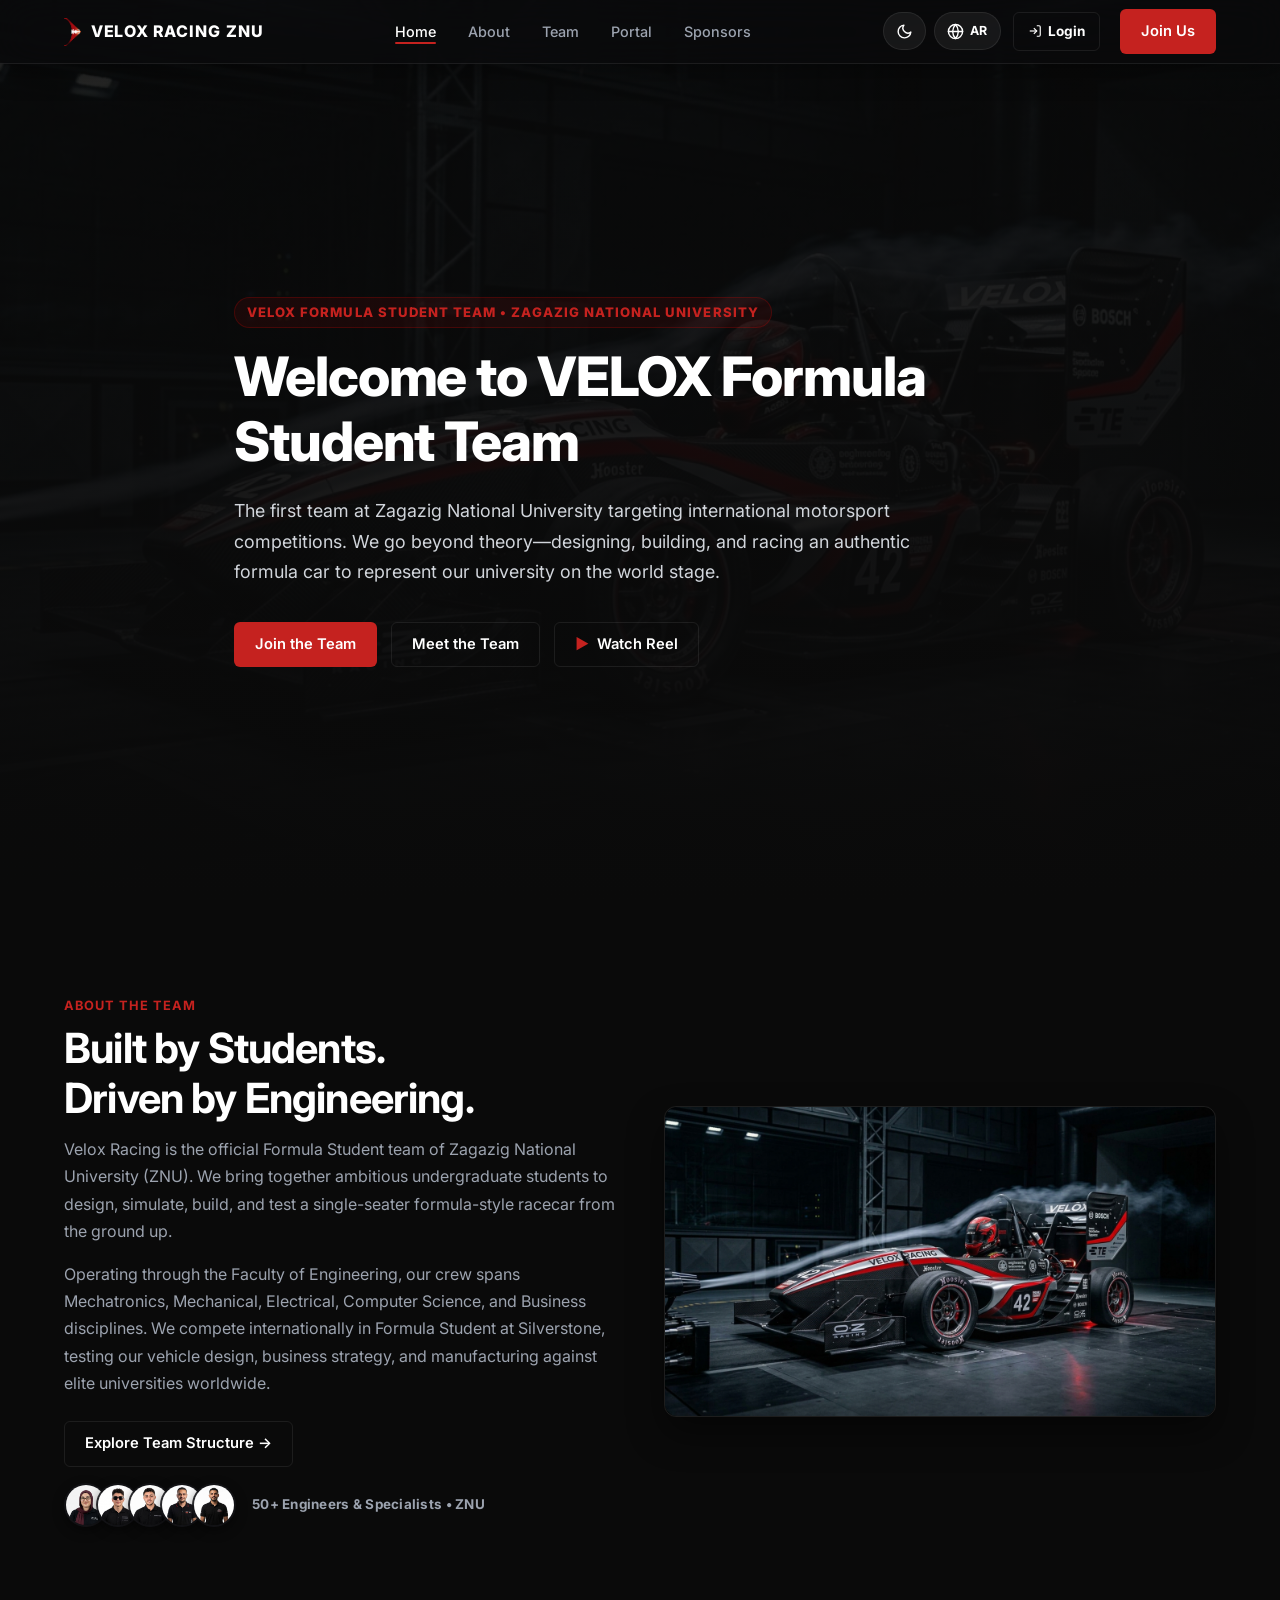
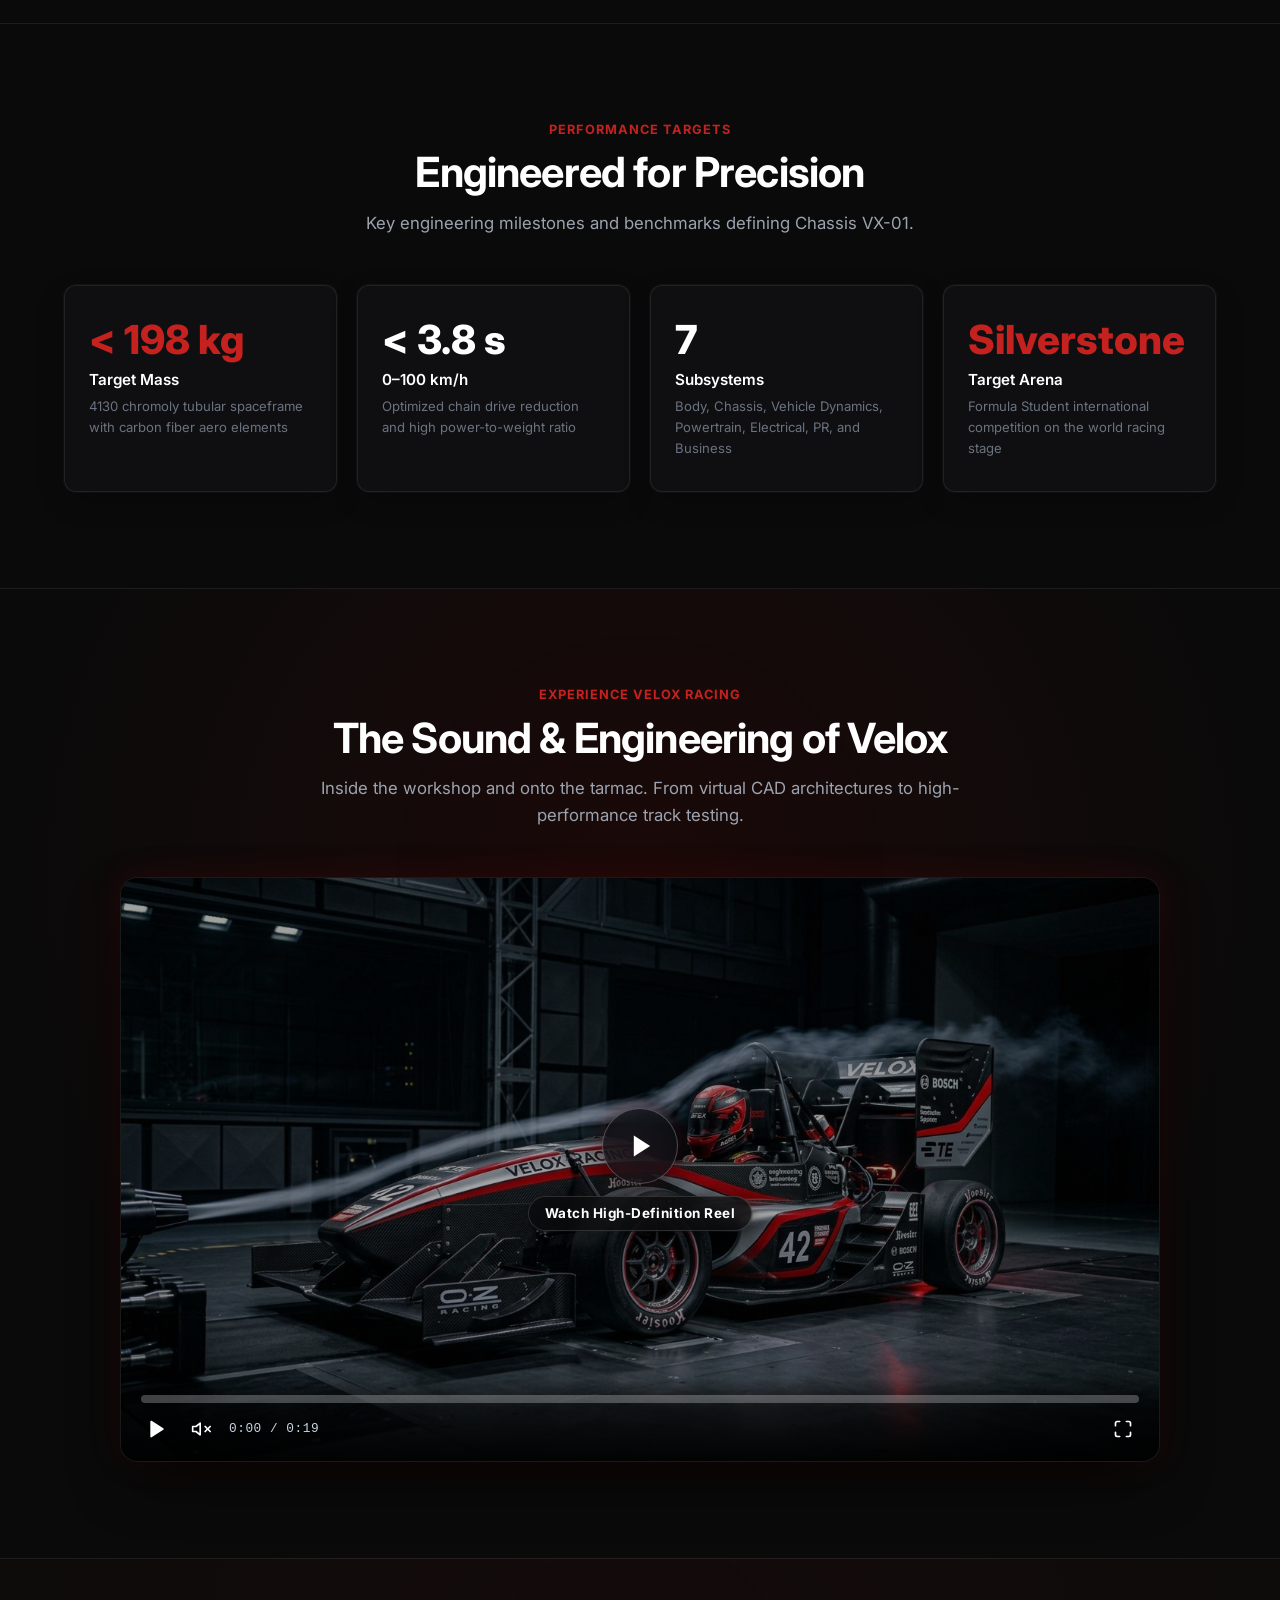
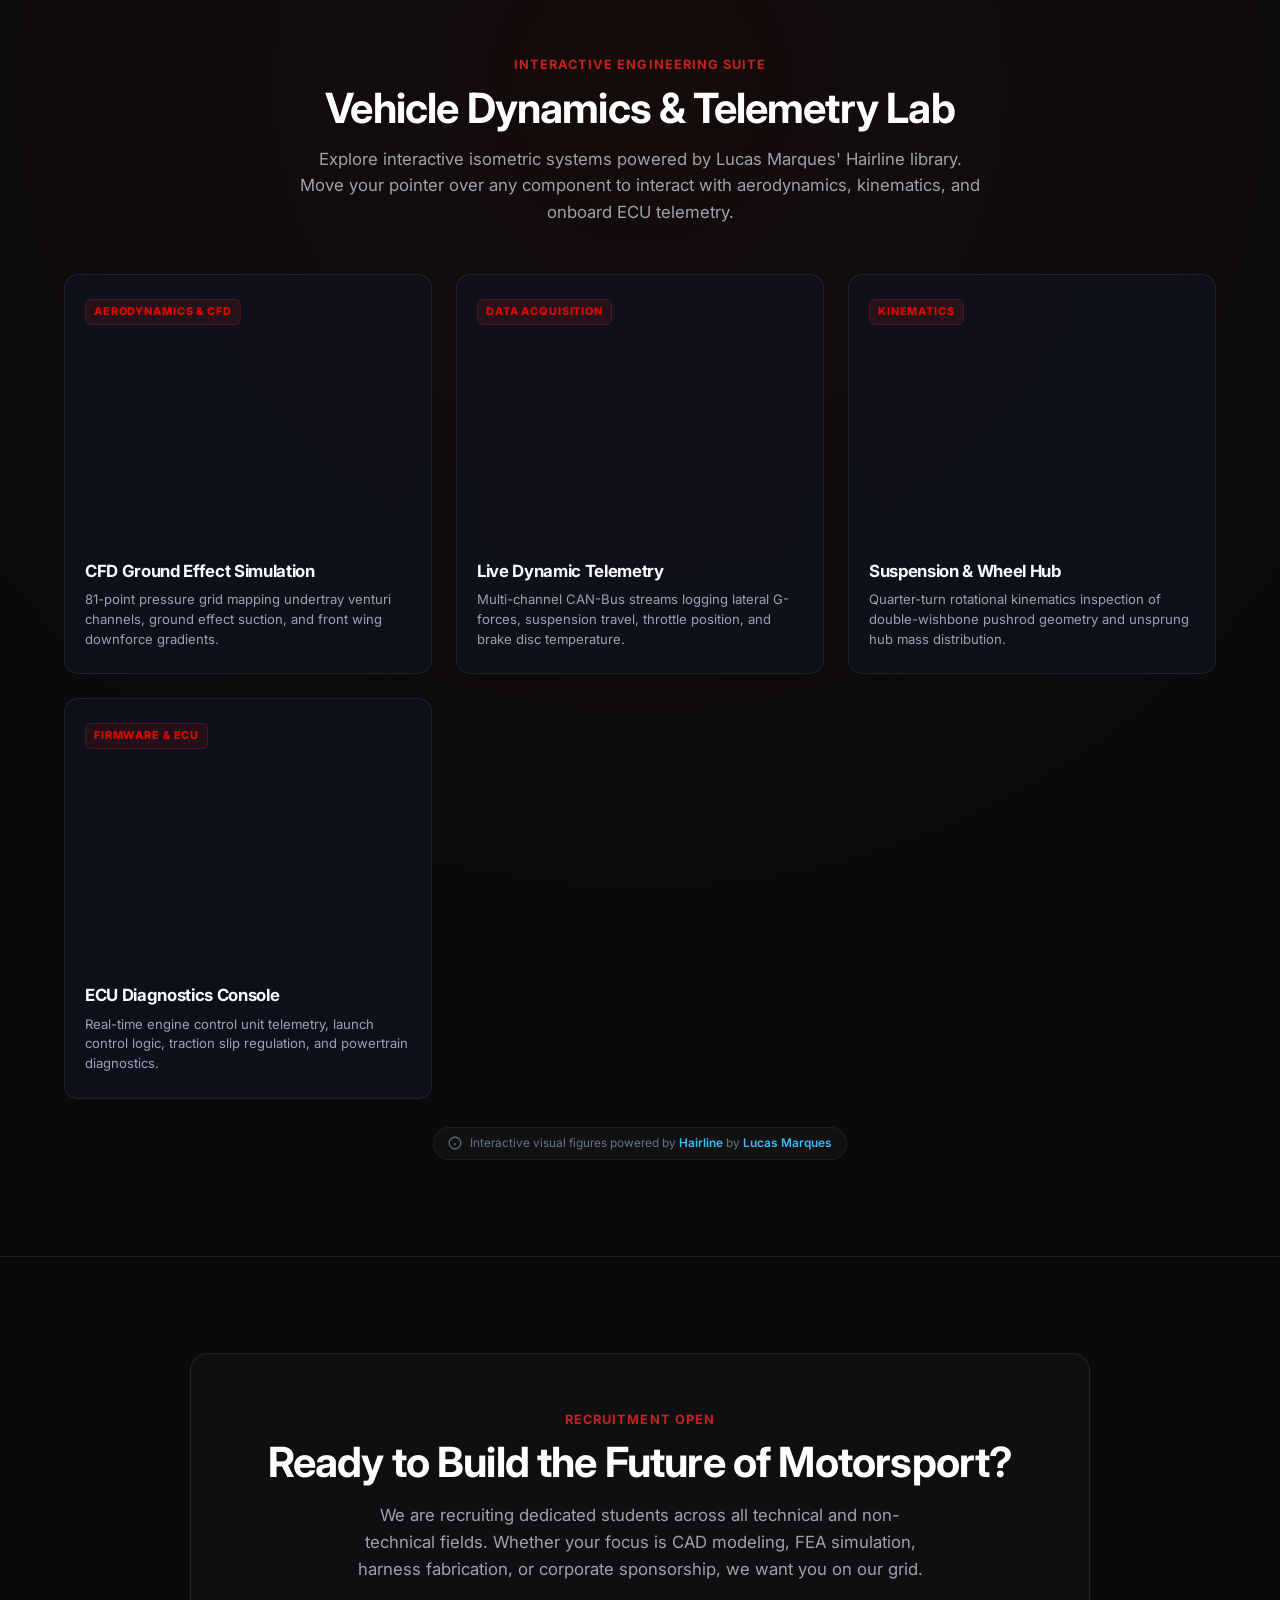
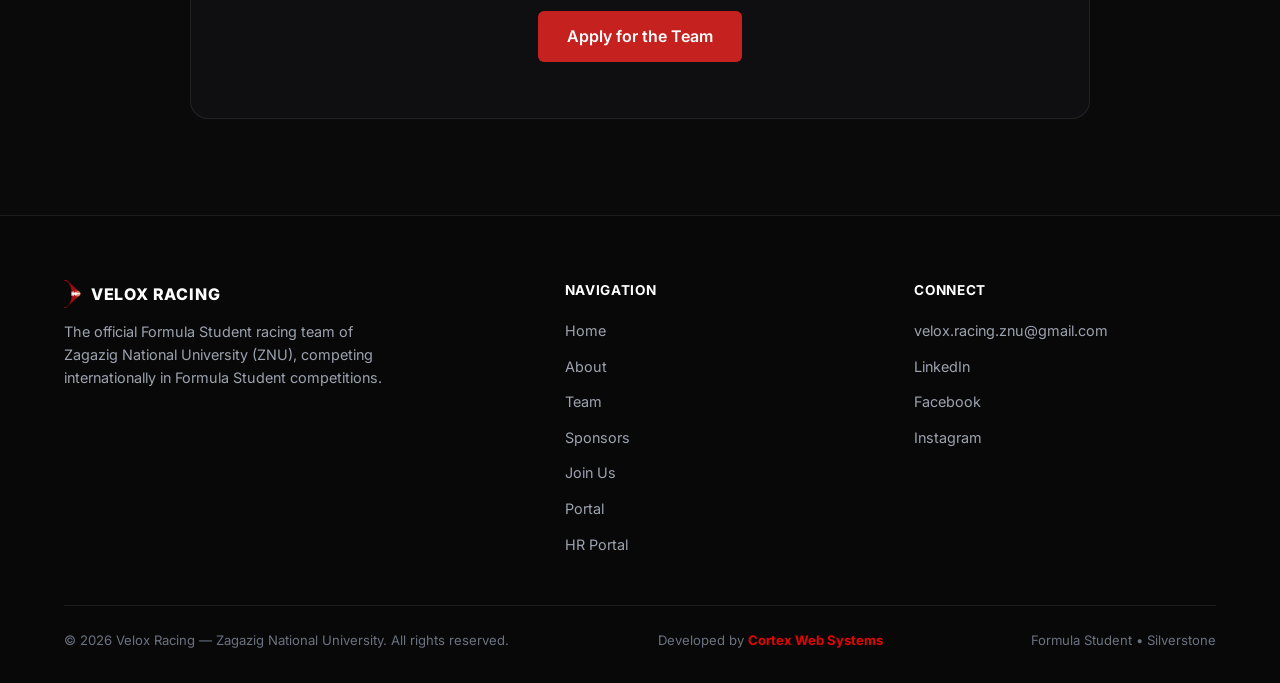
==== commit 45f9a360: "feat: multi-role assignment for Team Head, Vice Head & HR, Cloudinary photo upload integration, Luca" ====
--- a/index.html
+++ b/index.html
@@ -24,8 +24,8 @@
   <link rel="stylesheet" href="style.css?v=4.0" />
 
   <!-- Localization Engine & Team Data (Deferred for non-blocking render) -->
-  <script src="i18n.js?v=4.0" defer></script>
-  <script src="team.js?v=4.0" defer></script>
+  <script src="i18n.js?v=5.0" defer></script>
+  <script src="team.js?v=5.0" defer></script>
 </head>
 <body>
 
@@ -67,6 +67,10 @@
               <span class="lang-label" id="langLabel">AR</span>
             </button>
           </div>
+          <a href="/portal" class="nav-login-mobile-btn" title="Member Login" aria-label="Member Login">
+            <svg width="13" height="13" viewBox="0 0 24 24" fill="none" stroke="currentColor" stroke-width="2.5"><path d="M15 3h4a2 2 0 0 1 2 2v14a2 2 0 0 1-2 2h-4"></path><polyline points="10 17 15 12 10 7"></polyline><line x1="15" y1="12" x2="3" y2="12"></line></svg>
+            <span data-i18n="nav.login">Login</span>
+          </a>
           <a href="/portal" class="btn btn-outline" style="margin-right: 8px; font-weight: 700; display: inline-flex; align-items: center; gap: 6px; padding: 8px 14px; font-size: 0.85rem;" title="Member Portal Login">
             <svg width="14" height="14" viewBox="0 0 24 24" fill="none" stroke="currentColor" stroke-width="2"><path d="M15 3h4a2 2 0 0 1 2 2v14a2 2 0 0 1-2 2h-4"></path><polyline points="10 17 15 12 10 7"></polyline><line x1="15" y1="12" x2="3" y2="12"></line></svg>
             <span data-i18n="nav.login">Login</span>
@@ -295,7 +299,67 @@
       </div>
     </section>
 
-
+    <!-- Interactive Engineering Suite (Hairline by Lucas Marques) -->
+    <section class="section hairline-section" id="engineering-lab">
+      <div class="container">
+        <div class="section-header center">
+          <span class="section-kicker">Interactive Engineering Suite</span>
+          <h2 class="section-title">Vehicle Dynamics &amp; Telemetry Lab</h2>
+          <p class="section-desc">
+            Explore interactive isometric systems powered by Lucas Marques' Hairline library. Move your pointer over any component to interact with aerodynamics, kinematics, and onboard ECU telemetry.
+          </p>
+        </div>
+
+        <div class="hairline-grid">
+          <!-- Card 1: Aerodynamics / Terrain -->
+          <div class="hairline-card">
+            <span class="hairline-card-badge">Aerodynamics &amp; CFD</span>
+            <div class="hairline-figure-wrap" data-hairline="terrain" data-intensity="0.8"></div>
+            <h3 class="hairline-card-title">CFD Ground Effect Simulation</h3>
+            <p class="hairline-card-desc">
+              81-point pressure grid mapping undertray venturi channels, ground effect suction, and front wing downforce gradients.
+            </p>
+          </div>
+
+          <!-- Card 2: Telemetry / Plot -->
+          <div class="hairline-card">
+            <span class="hairline-card-badge">Data Acquisition</span>
+            <div class="hairline-figure-wrap" data-hairline="plot" data-intensity="0.85"></div>
+            <h3 class="hairline-card-title">Live Dynamic Telemetry</h3>
+            <p class="hairline-card-desc">
+              Multi-channel CAN-Bus streams logging lateral G-forces, suspension travel, throttle position, and brake disc temperature.
+            </p>
+          </div>
+
+          <!-- Card 3: Vehicle Dynamics / Turntable -->
+          <div class="hairline-card">
+            <span class="hairline-card-badge">Kinematics</span>
+            <div class="hairline-figure-wrap" data-hairline="turntable" data-intensity="0.8"></div>
+            <h3 class="hairline-card-title">Suspension &amp; Wheel Hub</h3>
+            <p class="hairline-card-desc">
+              Quarter-turn rotational kinematics inspection of double-wishbone pushrod geometry and unsprung hub mass distribution.
+            </p>
+          </div>
+
+          <!-- Card 4: Embedded Systems / Terminal -->
+          <div class="hairline-card">
+            <span class="hairline-card-badge">Firmware &amp; ECU</span>
+            <div class="hairline-figure-wrap" data-hairline="terminal" data-intensity="0.85"></div>
+            <h3 class="hairline-card-title">ECU Diagnostics Console</h3>
+            <p class="hairline-card-desc">
+              Real-time engine control unit telemetry, launch control logic, traction slip regulation, and powertrain diagnostics.
+            </p>
+          </div>
+        </div>
+
+        <div style="text-align: center;">
+          <div class="hairline-lib-credit">
+            <svg width="14" height="14" viewBox="0 0 24 24" fill="none" stroke="currentColor" stroke-width="2"><circle cx="12" cy="12" r="10"></circle><path d="M12 16v-4"></path><path d="M12 8h.01"></path></svg>
+            <span>Interactive visual figures powered by <a href="https://hairline.lucasmarkes.com" target="_blank" rel="noopener">Hairline</a> by <a href="https://github.com/lucasmarkes" target="_blank" rel="noopener">Lucas Marques</a></span>
+          </div>
+        </div>
+      </div>
+    </section>
 
     <!-- Final Call to Action -->
     <section class="section" style="border-bottom: none;">
@@ -938,5 +1002,7 @@
       </div>
     </div>
   </div>
+  <!-- Hairline Library (Lucas Marques) Interactive Integration -->
+  <script type="module" src="hairline-integration.js"></script>
 </body>
 </html>
--- a/style.css
+++ b/style.css
@@ -545,6 +545,10 @@
   gap: 12px;
 }
 
+.nav-login-mobile-btn {
+  display: none;
+}
+
 .nav-tools {
   display: flex;
   align-items: center;
@@ -1799,6 +1803,47 @@
   font-weight: 600;
 }
 
+[data-theme="light"] .subteam-crew-chip {
+  background: #FFFFFF !important;
+  border: 1px solid #CBD5E1 !important;
+  color: #0F172A !important;
+  box-shadow: 0 1px 3px rgba(0, 0, 0, 0.06);
+}
+
+[data-theme="light"] .subteam-crew-chip:hover {
+  background: #F8FAFC !important;
+  border-color: var(--red) !important;
+  color: #000000 !important;
+}
+
+[data-theme="light"] .subteam-crew-chip.is-leader {
+  background: #FEF3C7 !important;
+  border-color: #F59E0B !important;
+  color: #78350F !important;
+}
+
+[data-theme="light"] .subteam-chip-name {
+  color: #0F172A !important;
+}
+
+[data-theme="light"] .subteam-chip-role {
+  color: #64748B !important;
+}
+
+[data-theme="light"] .subteam-crew-chip.is-leader .subteam-chip-name {
+  color: #78350F !important;
+}
+
+[data-theme="light"] .subteam-crew-chip.is-leader .subteam-chip-role {
+  color: #B45309 !important;
+}
+
+[data-theme="light"] .subteam-pill {
+  color: #0F172A !important;
+  background: #F1F5F9 !important;
+  border-color: #CBD5E1 !important;
+}
+
 /* ── Avatar Edit Badges ── */
 .portal-user-avatar {
   position: relative;
@@ -3086,6 +3131,24 @@
   /* On mobile header, hide the desktop "Join Us" button because it's prominent inside the hamburger drawer */
   .nav-cta > .btn {
     display: none !important;
+  }
+
+  .nav-login-mobile-btn {
+    display: inline-flex !important;
+    align-items: center;
+    justify-content: center;
+    gap: 5px;
+    height: 34px;
+    padding: 0 11px;
+    font-size: 0.78rem;
+    font-weight: 700;
+    color: #FFFFFF !important;
+    background: linear-gradient(135deg, #E10600, #B91C1C);
+    border: 1px solid rgba(255, 255, 255, 0.25);
+    border-radius: 8px;
+    text-decoration: none;
+    white-space: nowrap;
+    box-shadow: 0 2px 8px rgba(225, 6, 0, 0.35);
   }
 
   .nav-tools {
@@ -3163,17 +3226,17 @@
     top: calc(var(--nav-height) + var(--safe-top) + 8px);
     left: 12px;
     right: 12px;
-    background: rgba(13, 13, 16, 0.94);
-    backdrop-filter: blur(28px) saturate(200%);
-    -webkit-backdrop-filter: blur(28px) saturate(200%);
-    border: 1px solid rgba(255, 255, 255, 0.12);
+    background: #0E1017 !important;
+    backdrop-filter: blur(32px) saturate(200%);
+    -webkit-backdrop-filter: blur(32px) saturate(200%);
+    border: 1px solid rgba(255, 255, 255, 0.16) !important;
     border-radius: 16px;
-    box-shadow: 0 24px 60px rgba(0, 0, 0, 0.85), 0 0 24px rgba(225, 6, 0, 0.1);
+    box-shadow: 0 30px 80px rgba(0, 0, 0, 0.98), 0 0 0 1px rgba(255, 255, 255, 0.1) !important;
     flex-direction: column;
-    padding: 16px;
-    gap: 6px;
+    padding: 18px 16px;
+    gap: 8px;
     display: none;
-    z-index: 1001;
+    z-index: 999999 !important;
     animation: menuSlideDown 0.25s cubic-bezier(0.16, 1, 0.3, 1);
   }
 
@@ -3194,8 +3257,9 @@
     }
   }
 
-  .nav-menu.open {
-    display: flex;
+  .nav-menu.open,
+  .nav-menu.active {
+    display: flex !important;
   }
 
   .nav-menu .nav-link {
@@ -3901,4 +3965,730 @@
     width: 100%;
     justify-content: center;
   }
-}+}
+
+/* ==========================================================================
+   ACADEMIC ADVISOR TIER & ORG CHART PRINT ENHANCEMENTS
+   Zagazig National University | Institutional Advisory Board
+   ========================================================================== */
+.team-header-actions {
+  margin-top: 20px;
+  display: flex;
+  justify-content: center;
+  align-items: center;
+  gap: 12px;
+  flex-wrap: wrap;
+}
+
+.live-connection-badge {
+  display: inline-flex;
+  align-items: center;
+  gap: 7px;
+  padding: 8px 16px;
+  border-radius: var(--radius-full);
+  background: rgba(16, 185, 129, 0.1);
+  border: 1px solid rgba(16, 185, 129, 0.35);
+  color: #10B981;
+  font-size: 0.78rem;
+  font-weight: 700;
+  letter-spacing: 0.03em;
+  box-shadow: 0 4px 14px rgba(0, 0, 0, 0.25);
+  transition: all 0.25s ease;
+}
+
+[data-theme="light"] .live-connection-badge {
+  background: rgba(16, 185, 129, 0.12);
+  border-color: rgba(16, 185, 129, 0.5);
+  color: #047857;
+}
+
+.live-connection-badge .live-dot {
+  width: 7px;
+  height: 7px;
+  border-radius: 50%;
+  background: #10B981;
+  box-shadow: 0 0 8px #10B981;
+  animation: liveBadgePulse 2s infinite ease-in-out;
+}
+
+.live-connection-badge.syncing .live-dot {
+  background: #F59E0B;
+  box-shadow: 0 0 8px #F59E0B;
+}
+
+.live-connection-badge.syncing {
+  border-color: rgba(245, 158, 11, 0.4);
+  color: #F59E0B;
+}
+
+@keyframes liveBadgePulse {
+  0% { transform: scale(0.9); box-shadow: 0 0 0 0 rgba(16, 185, 129, 0.7); }
+  70% { transform: scale(1.1); box-shadow: 0 0 0 6px rgba(16, 185, 129, 0); }
+  100% { transform: scale(0.9); box-shadow: 0 0 0 0 rgba(16, 185, 129, 0); }
+}
+
+.print-tree-btn {
+  display: inline-flex;
+  align-items: center;
+  gap: 8px;
+  padding: 10px 22px;
+  font-size: 0.88rem;
+  font-weight: 700;
+  border-radius: var(--radius-full);
+  background: var(--bg-card);
+  color: var(--text);
+  border: 1px solid var(--border);
+  box-shadow: 0 4px 16px rgba(0, 0, 0, 0.35);
+  cursor: pointer;
+  transition: all 0.25s cubic-bezier(0.16, 1, 0.3, 1);
+}
+
+.print-tree-btn:hover {
+  border-color: rgba(225, 6, 0, 0.5);
+  color: var(--red);
+  transform: translateY(-2px);
+  box-shadow: 0 8px 24px -4px rgba(225, 6, 0, 0.25);
+}
+
+.print-tree-btn svg {
+  flex-shrink: 0;
+}
+
+/* Top Executive Tier: The 3 Leadership Cards in the Middle (Centered) */
+.tree-top-three {
+  display: flex;
+  justify-content: center;
+  align-items: stretch;
+  gap: 20px;
+  width: 100%;
+  max-width: 1040px;
+  margin: 0 auto 24px;
+}
+
+.tree-top-three .person-card {
+  flex: 1 1 280px;
+  width: 100%;
+  max-width: 330px;
+  min-height: fit-content;
+  height: auto;
+  margin: 0;
+  display: flex;
+  flex-direction: column;
+  align-items: center;
+  text-align: center;
+  overflow: visible;
+}
+
+.tree-top-three .advisor-card {
+  max-width: 330px;
+}
+
+/* Executive Leadership Cards ordering (Desktop: side by side with Team Leader in center) */
+.tree-top-three .vice-leader-card {
+  order: 1;
+}
+.tree-top-three .team-leader-card {
+  order: 2;
+}
+.tree-top-three .advisor-card {
+  order: 3;
+}
+
+[dir="rtl"] .tree-top-three .advisor-card {
+  order: 1;
+}
+[dir="rtl"] .tree-top-three .team-leader-card {
+  order: 2;
+}
+[dir="rtl"] .tree-top-three .vice-leader-card {
+  order: 3;
+}
+
+/* Mobile & Tablet Responsiveness (< 920px): Clean centered stacking with Team Leader ON TOP */
+@media (max-width: 920px) {
+  .tree-top-three {
+    flex-direction: column !important;
+    align-items: center !important;
+    gap: 16px !important;
+    width: 100% !important;
+    max-width: 360px !important;
+    margin: 0 auto 20px !important;
+  }
+
+  .tree-top-three .person-card {
+    flex: 0 0 auto !important;
+    width: 100% !important;
+    max-width: 100% !important;
+    height: auto !important;
+    min-height: auto !important;
+    padding: 24px 18px !important;
+    overflow: visible !important;
+    box-sizing: border-box !important;
+  }
+
+  /* Team Leader ALWAYS ON TOP on mobile */
+  .tree-top-three .team-leader-card {
+    order: 1 !important;
+  }
+
+  .tree-top-three .vice-leader-card {
+    order: 2 !important;
+  }
+
+  .tree-top-three .advisor-card {
+    order: 3 !important;
+    width: 100% !important;
+    max-width: 100% !important;
+  }
+}
+
+.advisor-card {
+  width: 100%;
+  border-color: rgba(245, 158, 11, 0.45);
+  background: linear-gradient(180deg, rgba(245, 158, 11, 0.08) 0%, rgba(18, 20, 26, 0.95) 100%);
+  box-shadow: 0 10px 28px -8px rgba(0, 0, 0, 0.65), 0 0 18px rgba(245, 158, 11, 0.12);
+  border-radius: var(--radius-md);
+  padding: 14px 18px;
+}
+
+[data-theme="light"] .advisor-card {
+  background: linear-gradient(180deg, rgba(245, 158, 11, 0.12) 0%, #FFFFFF 100%);
+  border-color: rgba(245, 158, 11, 0.5);
+  box-shadow: 0 8px 22px rgba(245, 158, 11, 0.12);
+}
+
+.advisor-card:hover {
+  border-color: #F59E0B;
+  transform: translateY(-2px);
+  box-shadow: 0 16px 36px -8px rgba(0, 0, 0, 0.75), 0 0 24px rgba(245, 158, 11, 0.28);
+}
+
+.advisor-crown-badge {
+  display: inline-flex;
+  align-items: center;
+  gap: 5px;
+  padding: 2px 10px;
+  border-radius: 9999px;
+  background: rgba(245, 158, 11, 0.15);
+  border: 1px solid rgba(245, 158, 11, 0.45);
+  color: #FBBF24;
+  font-size: 0.68rem;
+  font-weight: 800;
+  text-transform: uppercase;
+  letter-spacing: 0.04em;
+  margin-bottom: 8px;
+}
+
+[data-theme="light"] .advisor-crown-badge {
+  background: rgba(245, 158, 11, 0.2);
+  color: #B45309;
+  border-color: rgba(245, 158, 11, 0.6);
+}
+
+.advisor-avatar {
+  width: 56px !important;
+  height: 56px !important;
+  font-size: 14px !important;
+  margin-bottom: 6px !important;
+  border-color: #F59E0B !important;
+  box-shadow: 0 6px 18px -4px rgba(0, 0, 0, 0.5), 0 0 16px rgba(245, 158, 11, 0.3) !important;
+}
+
+.advisor-card:hover .advisor-avatar {
+  border-color: #FBBF24 !important;
+  box-shadow: 0 10px 24px -4px rgba(0, 0, 0, 0.65), 0 0 22px rgba(245, 158, 11, 0.45) !important;
+}
+
+.advisor-role {
+  color: #F59E0B !important;
+  font-size: 0.76rem;
+  font-weight: 800;
+  letter-spacing: 0.05em;
+  text-transform: uppercase;
+  margin-bottom: 2px;
+}
+
+[data-theme="light"] .advisor-role {
+  color: #B45309 !important;
+}
+
+.advisor-name {
+  font-size: 1.05rem !important;
+  font-weight: 800 !important;
+  color: #FFFFFF;
+  margin-bottom: 4px;
+}
+
+[data-theme="light"] .advisor-name {
+  color: #0F172A;
+}
+
+.advisor-bio {
+  font-size: 0.78rem;
+  line-height: 1.4;
+  color: var(--text-muted);
+  display: -webkit-box;
+  -webkit-line-clamp: 2;
+  -webkit-box-orient: vertical;
+  overflow: hidden;
+  margin-bottom: 8px;
+}
+
+.advisor-cue {
+  color: #F59E0B !important;
+  background: rgba(245, 158, 11, 0.08) !important;
+  border-color: rgba(245, 158, 11, 0.28) !important;
+  padding: 3px 10px;
+  font-size: 0.68rem;
+}
+
+/* ==========================================================================
+   PRINT STYLESHEET — STRICT SINGLE-PAGE (1 PAGE ONLY) DOCUMENT
+   ========================================================================== */
+@media print {
+  *, *::before, *::after {
+    background: transparent !important;
+    color: #000000 !important;
+    box-shadow: none !important;
+    text-shadow: none !important;
+  }
+
+  @page {
+    size: A4 portrait;
+    margin: 4mm 4mm 4mm 4mm;
+  }
+
+  html, body {
+    background: #FFFFFF !important;
+    color: #0F172A !important;
+    font-size: 7.5pt !important;
+    line-height: 1.15 !important;
+    margin: 0 !important;
+    padding: 0 !important;
+    height: 100% !important;
+    overflow: hidden !important;
+    -webkit-print-color-adjust: exact !important;
+    print-color-adjust: exact !important;
+  }
+
+  header,
+  nav,
+  footer,
+  .navbar,
+  .nav-toggle,
+  .mobile-nav-drawer,
+  .theme-toggle,
+  .lang-switcher,
+  .team-header-actions,
+  .print-tree-btn,
+  .branch-filter-nav,
+  .person-view-cue,
+  .advisor-cue,
+  .dept-toggle-cue,
+  .btn,
+  .no-print,
+  .member-modal-backdrop,
+  .member-modal-container,
+  .live-sync-chip,
+  .section-desc,
+  .person-bio,
+  .dept-desc,
+  .subteam-chip-avatar,
+  .dept-lead-avatar-wrap {
+    display: none !important;
+  }
+
+  main {
+    padding-top: 0 !important;
+    margin: 0 !important;
+  }
+
+  .section {
+    padding: 0 !important;
+    margin: 0 !important;
+  }
+
+  .container {
+    max-width: 100% !important;
+    width: 100% !important;
+    padding: 0 !important;
+  }
+
+  .section-header {
+    margin-bottom: 2px !important;
+    text-align: center !important;
+    border-bottom: 1.5px solid #C5221F !important;
+    padding-bottom: 2px !important;
+  }
+
+  .section-kicker {
+    font-size: 6.5pt !important;
+    color: #C5221F !important;
+    font-weight: 800 !important;
+    text-transform: uppercase !important;
+    margin-bottom: 1px !important;
+  }
+
+  .section-title {
+    font-size: 11pt !important;
+    font-weight: 900 !important;
+    color: #0F172A !important;
+    margin: 0 !important;
+  }
+
+  /* Exact zoom scale to guarantee 100% fit on a single A4 page */
+  .team-tree-container {
+    margin-top: 2px !important;
+    zoom: 0.78;
+  }
+
+  .tree-top-three {
+    display: flex !important;
+    flex-wrap: wrap !important;
+    justify-content: center !important;
+    align-items: stretch !important;
+    gap: 5px !important;
+    width: 100% !important;
+    max-width: 100% !important;
+    margin: 0 auto 3px !important;
+  }
+
+  .tree-top-three .person-card {
+    padding: 3px 6px !important;
+    border: 1px solid #CBD5E1 !important;
+    border-radius: 4px !important;
+    background: #FFFFFF !important;
+    page-break-inside: avoid !important;
+  }
+
+  /* Team Leader ALWAYS ON TOP when printing */
+  .tree-top-three .team-leader-card {
+    order: 1 !important;
+    flex: 0 0 52% !important;
+    width: 52% !important;
+    max-width: 52% !important;
+    margin: 0 auto 2px !important;
+    border: 1.5px solid #C5221F !important;
+    background: #FEF2F2 !important;
+  }
+
+  .tree-top-three .vice-leader-card {
+    order: 2 !important;
+    flex: 0 0 46% !important;
+    width: 46% !important;
+    max-width: 46% !important;
+  }
+
+  .tree-top-three .advisor-card {
+    order: 3 !important;
+    flex: 0 0 46% !important;
+    width: 46% !important;
+    max-width: 46% !important;
+    border: 1.2px solid #D97706 !important;
+    background: #FFFBEB !important;
+  }
+
+  .advisor-crown-badge {
+    border: 1px solid #D97706 !important;
+    background: #FEF3C7 !important;
+    color: #92400E !important;
+    font-size: 5.5pt !important;
+    padding: 0 4px !important;
+    margin-bottom: 2px !important;
+  }
+
+  .avatar-circle {
+    width: 24px !important;
+    height: 24px !important;
+    border: 1px solid #CBD5E1 !important;
+    margin-bottom: 2px !important;
+    font-size: 6.5pt !important;
+  }
+
+  .advisor-avatar {
+    width: 24px !important;
+    height: 24px !important;
+    border-color: #D97706 !important;
+  }
+
+  .person-role {
+    font-size: 5.8pt !important;
+    font-weight: 800 !important;
+    color: #C5221F !important;
+    text-transform: uppercase !important;
+    margin-bottom: 1px !important;
+  }
+
+  .advisor-role {
+    color: #B45309 !important;
+  }
+
+  .person-name {
+    font-size: 7.5pt !important;
+    font-weight: 800 !important;
+    margin: 0 !important;
+    color: #0F172A !important;
+  }
+
+  .tree-branch-junction {
+    margin: 2px 0 !important;
+  }
+
+  .tree-stem-vertical {
+    height: 6px !important;
+    background: #CBD5E1 !important;
+  }
+
+  .tree-branch-crossbar {
+    height: 1.5px !important;
+    background: #CBD5E1 !important;
+  }
+
+  .tree-branch-drops {
+    height: 6px !important;
+  }
+
+  .tree-branch-drop {
+    background: #CBD5E1 !important;
+  }
+
+  .tree-branches-wrapper {
+    display: grid !important;
+    grid-template-columns: 1.12fr 0.88fr !important;
+    gap: 6px !important;
+    margin-top: 2px !important;
+    align-items: start !important;
+  }
+
+  .tree-branch-col {
+    page-break-inside: avoid !important;
+  }
+
+  .branch-header-badge {
+    border: 1px solid #CBD5E1 !important;
+    padding: 1px 6px !important;
+    font-size: 6.2pt !important;
+    font-weight: 800 !important;
+    margin-bottom: 3px !important;
+    background: #F1F5F9 !important;
+  }
+
+  .branch-dept-list {
+    display: flex !important;
+    flex-direction: column !important;
+    gap: 3px !important;
+  }
+
+  .dept-card {
+    border: 1px solid #E2E8F0 !important;
+    border-radius: 4px !important;
+    padding: 3px 5px !important;
+    margin-bottom: 0 !important;
+    page-break-inside: avoid !important;
+    background: #FFFFFF !important;
+  }
+
+  .dept-card-header {
+    margin-bottom: 1px !important;
+  }
+
+  .dept-name {
+    font-size: 7.2pt !important;
+    font-weight: 800 !important;
+    color: #0F172A !important;
+  }
+
+  .dept-lead {
+    border: 1px solid #E2E8F0 !important;
+    padding: 1px 5px !important;
+    margin: 1px 0 !important;
+    background: #F8FAFC !important;
+  }
+
+  .dept-lead-name {
+    font-size: 6.8pt !important;
+    font-weight: 700 !important;
+  }
+
+  .dept-lead-badge {
+    font-size: 4.8pt !important;
+  }
+
+  .dept-subteams-list {
+    gap: 2px !important;
+  }
+
+  .subteam-block {
+    margin-bottom: 1px !important;
+  }
+
+  .subteam-pill {
+    font-size: 6pt !important;
+    font-weight: 700 !important;
+    color: #334155 !important;
+    padding: 0 !important;
+    background: transparent !important;
+    border: none !important;
+  }
+
+  .subteam-crew-list {
+    display: flex !important;
+    flex-wrap: wrap !important;
+    gap: 1.5px 3px !important;
+    padding: 0 !important;
+    margin-top: 1px !important;
+  }
+
+  .subteam-crew-chip {
+    border: 1px solid #CBD5E1 !important;
+    font-size: 5.2pt !important;
+    padding: 0 3px !important;
+    border-radius: 2px !important;
+    background: #F8FAFC !important;
+    gap: 2px !important;
+    line-height: 1.15 !important;
+    page-break-inside: avoid !important;
+  }
+
+  .subteam-chip-role {
+    font-size: 4.6pt !important;
+    color: #64748B !important;
+  }
+
+  .subteam-chip-name {
+    font-size: 5.4pt !important;
+    font-weight: 700 !important;
+    color: #0F172A !important;
+  }
+}
+
+/* ==============================================================================
+   VELOX RACING — HAIRLINE (LUCAS MARQUES) INTERACTIVE SYSTEMS SUITE
+   ============================================================================== */
+.hairline-section {
+  position: relative;
+  overflow: hidden;
+  background: radial-gradient(circle at 50% 10%, rgba(197, 34, 31, 0.06), transparent 70%);
+}
+
+.hairline-grid {
+  display: grid;
+  grid-template-columns: repeat(auto-fit, minmax(280px, 1fr));
+  gap: 24px;
+  margin-top: 36px;
+}
+
+.hairline-card {
+  background: rgba(15, 23, 42, 0.55);
+  border: 1px solid rgba(255, 255, 255, 0.08);
+  border-radius: 14px;
+  padding: 24px 20px;
+  backdrop-filter: blur(12px);
+  -webkit-backdrop-filter: blur(12px);
+  display: flex;
+  flex-direction: column;
+  transition: transform 0.25s ease, border-color 0.25s ease, box-shadow 0.25s ease;
+  position: relative;
+}
+
+.hairline-card:hover {
+  transform: translateY(-4px);
+  border-color: rgba(197, 34, 31, 0.4);
+  box-shadow: 0 12px 32px rgba(197, 34, 31, 0.12);
+}
+
+.hairline-figure-wrap {
+  width: 100%;
+  max-width: 260px;
+  height: 210px;
+  margin: 0 auto 16px auto;
+  display: flex;
+  align-items: center;
+  justify-content: center;
+  position: relative;
+}
+
+.hairline-figure-wrap svg {
+  width: 100%;
+  height: 100%;
+  max-height: 210px;
+}
+
+.hairline-card-badge {
+  display: inline-block;
+  align-self: flex-start;
+  font-size: 0.68rem;
+  font-weight: 800;
+  text-transform: uppercase;
+  letter-spacing: 0.08em;
+  color: var(--primary, #E10600);
+  background: rgba(197, 34, 31, 0.12);
+  border: 1px solid rgba(197, 34, 31, 0.25);
+  padding: 3px 8px;
+  border-radius: 6px;
+  margin-bottom: 10px;
+}
+
+.hairline-card-title {
+  font-size: 1.05rem;
+  font-weight: 700;
+  color: #F8FAFC;
+  margin-bottom: 8px;
+  line-height: 1.3;
+}
+
+.hairline-card-desc {
+  font-size: 0.82rem;
+  color: var(--text-muted, #94A3B8);
+  line-height: 1.5;
+  margin: 0;
+}
+
+.hairline-lib-credit {
+  display: inline-flex;
+  align-items: center;
+  gap: 8px;
+  font-size: 0.74rem;
+  color: #64748B;
+  margin-top: 28px;
+  padding: 6px 14px;
+  background: rgba(255, 255, 255, 0.03);
+  border: 1px solid rgba(255, 255, 255, 0.06);
+  border-radius: 20px;
+}
+
+.hairline-lib-credit a {
+  color: #38BDF8;
+  text-decoration: none;
+  font-weight: 600;
+}
+
+.hairline-lib-credit a:hover {
+  text-decoration: underline;
+}
+
+[data-theme="light"] .hairline-card {
+  background: #FFFFFF !important;
+  border: 1px solid rgba(0, 0, 0, 0.08) !important;
+  box-shadow: 0 4px 16px rgba(0, 0, 0, 0.04) !important;
+}
+
+[data-theme="light"] .hairline-card:hover {
+  border-color: rgba(197, 34, 31, 0.4) !important;
+  box-shadow: 0 12px 28px rgba(197, 34, 31, 0.1) !important;
+}
+
+[data-theme="light"] .hairline-card-title {
+  color: #0F172A !important;
+}
+
+[data-theme="light"] .hairline-card-desc {
+  color: #475569 !important;
+}
+
+[data-theme="light"] .hairline-lib-credit {
+  background: rgba(0, 0, 0, 0.03) !important;
+  border-color: rgba(0, 0, 0, 0.08) !important;
+  color: #475569 !important;
+}
+
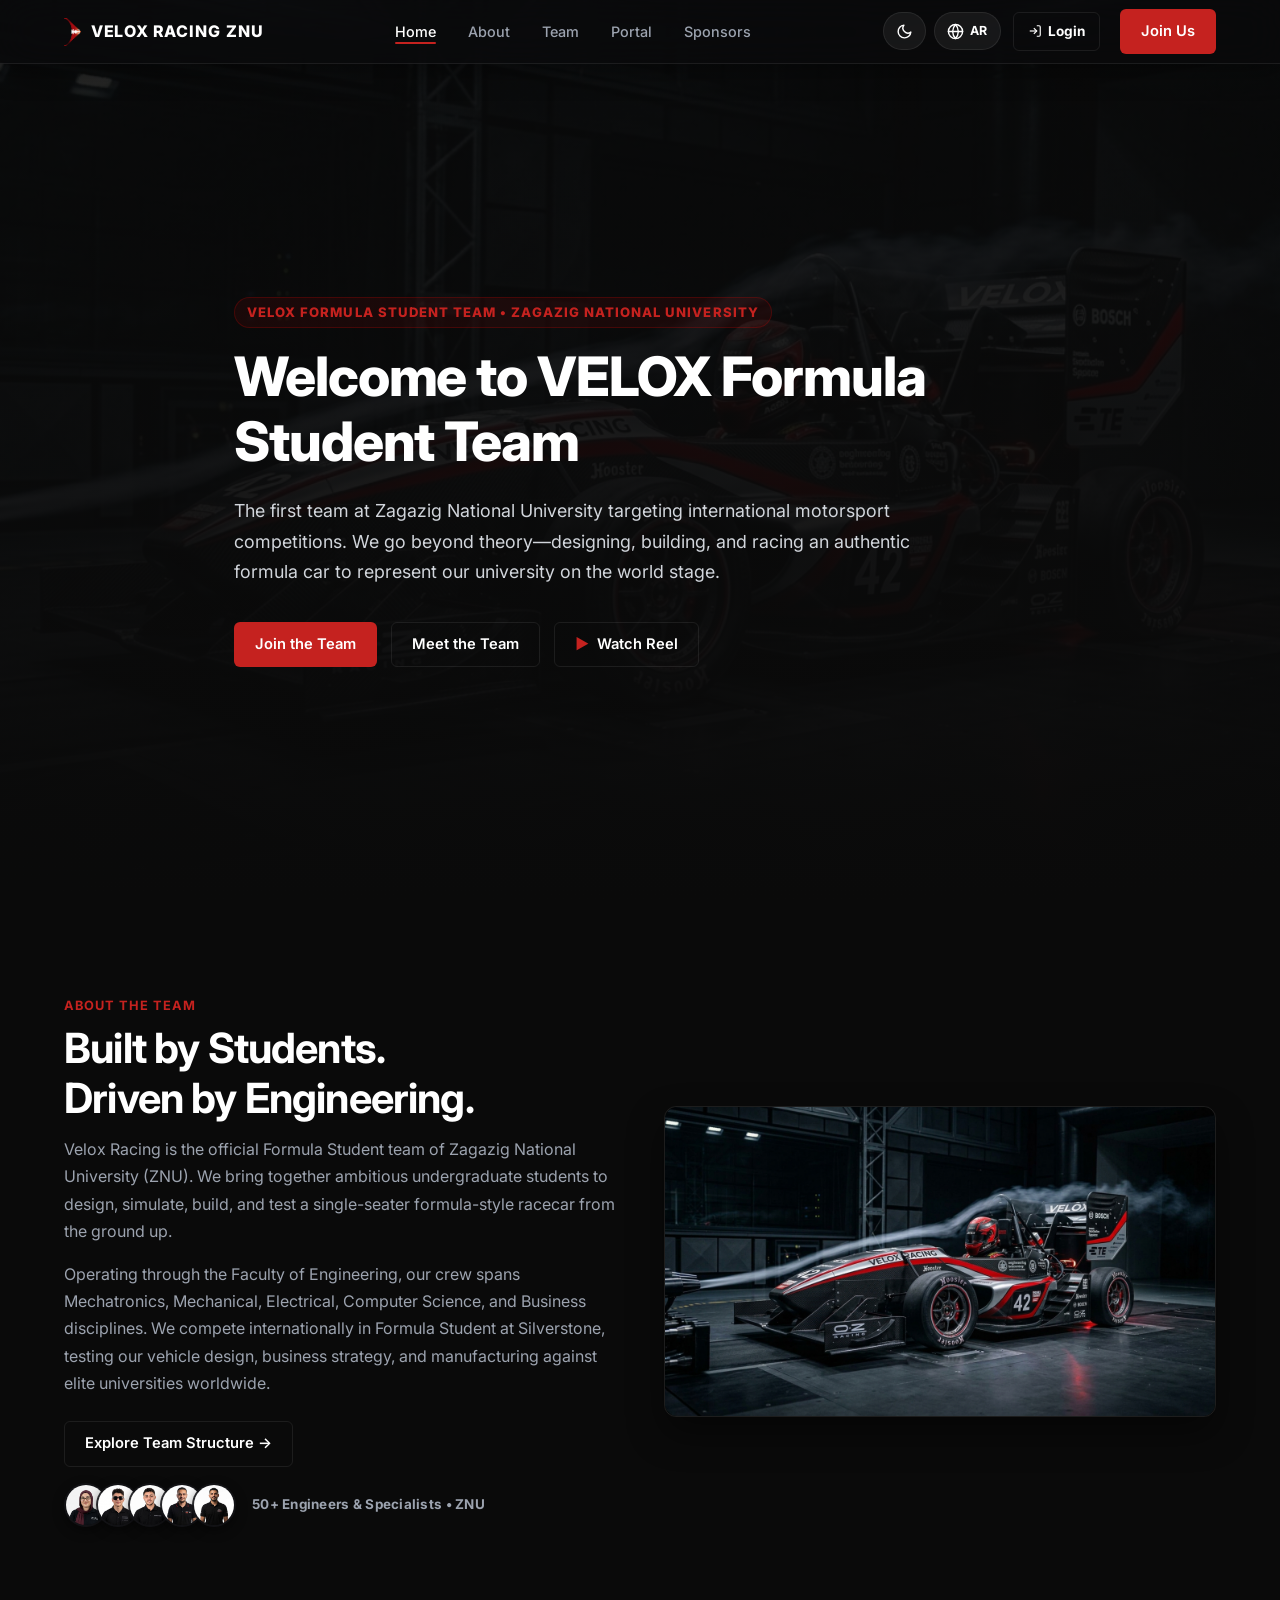
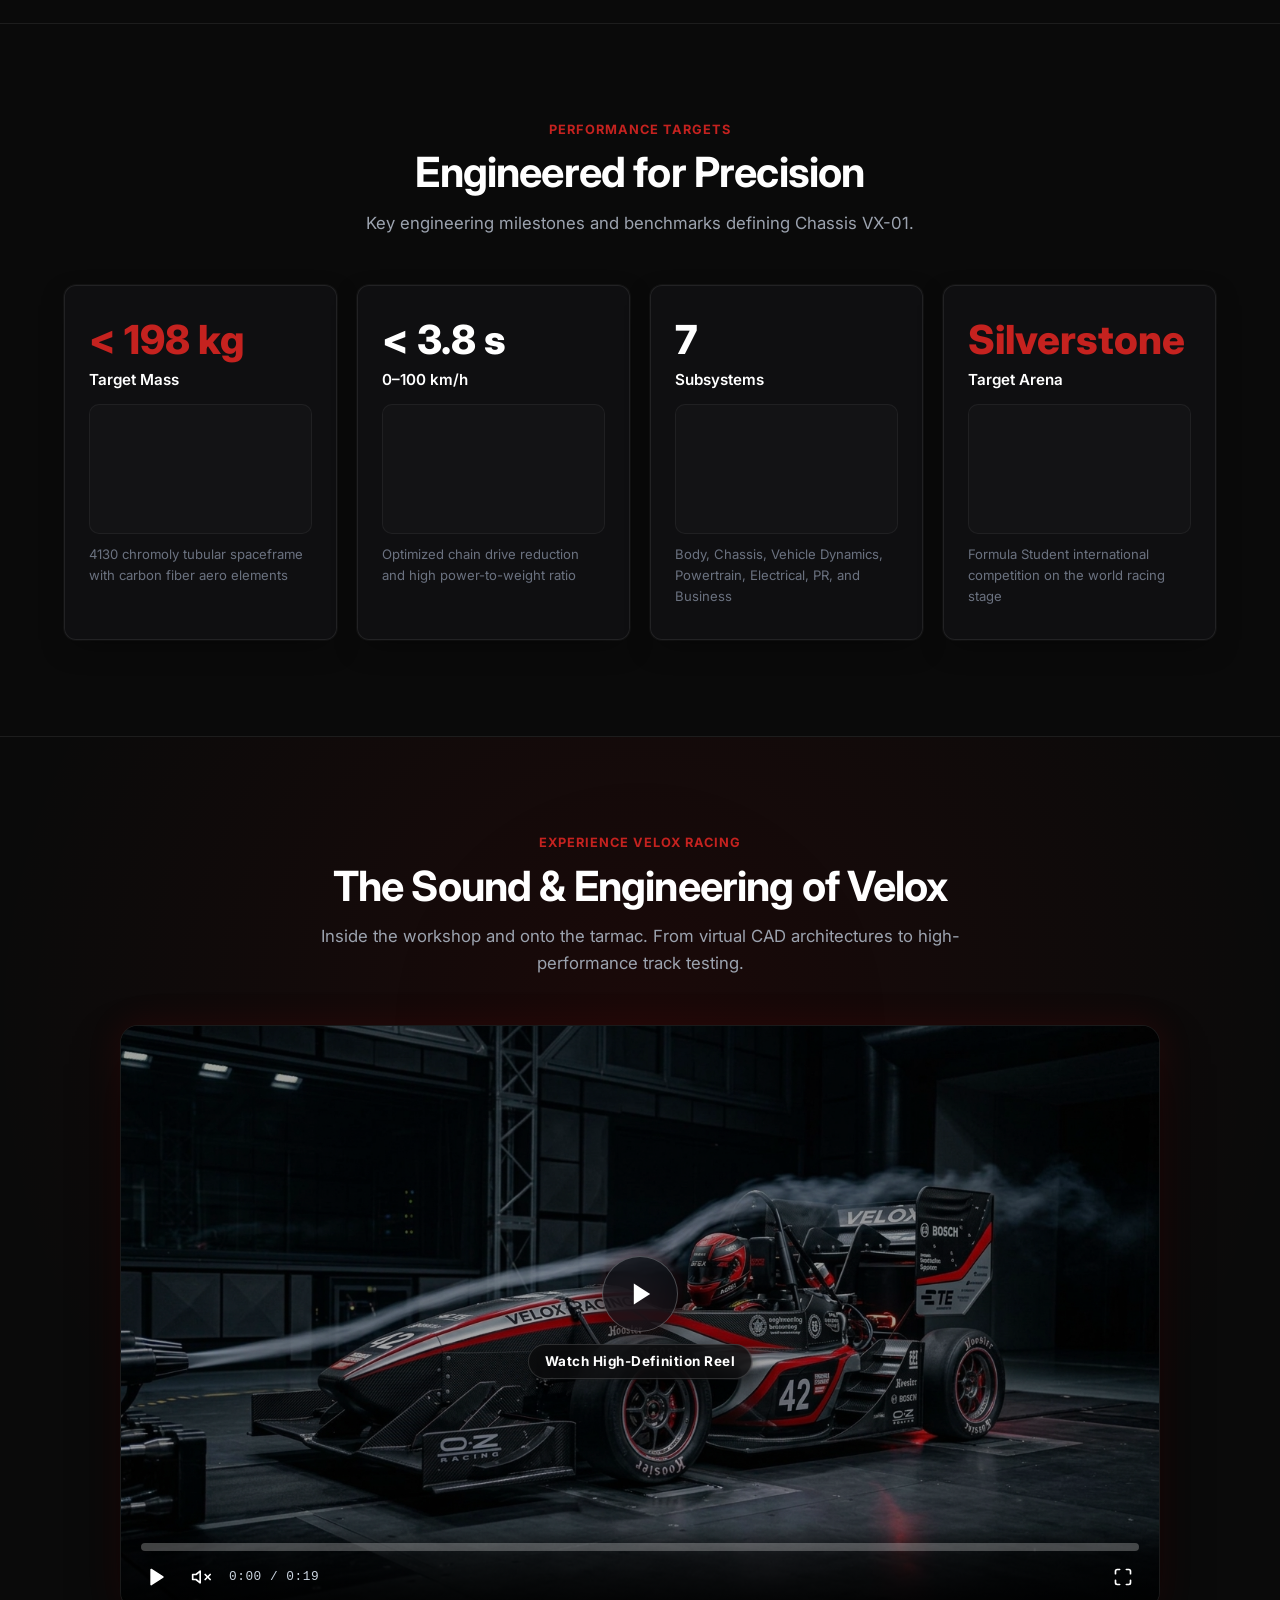
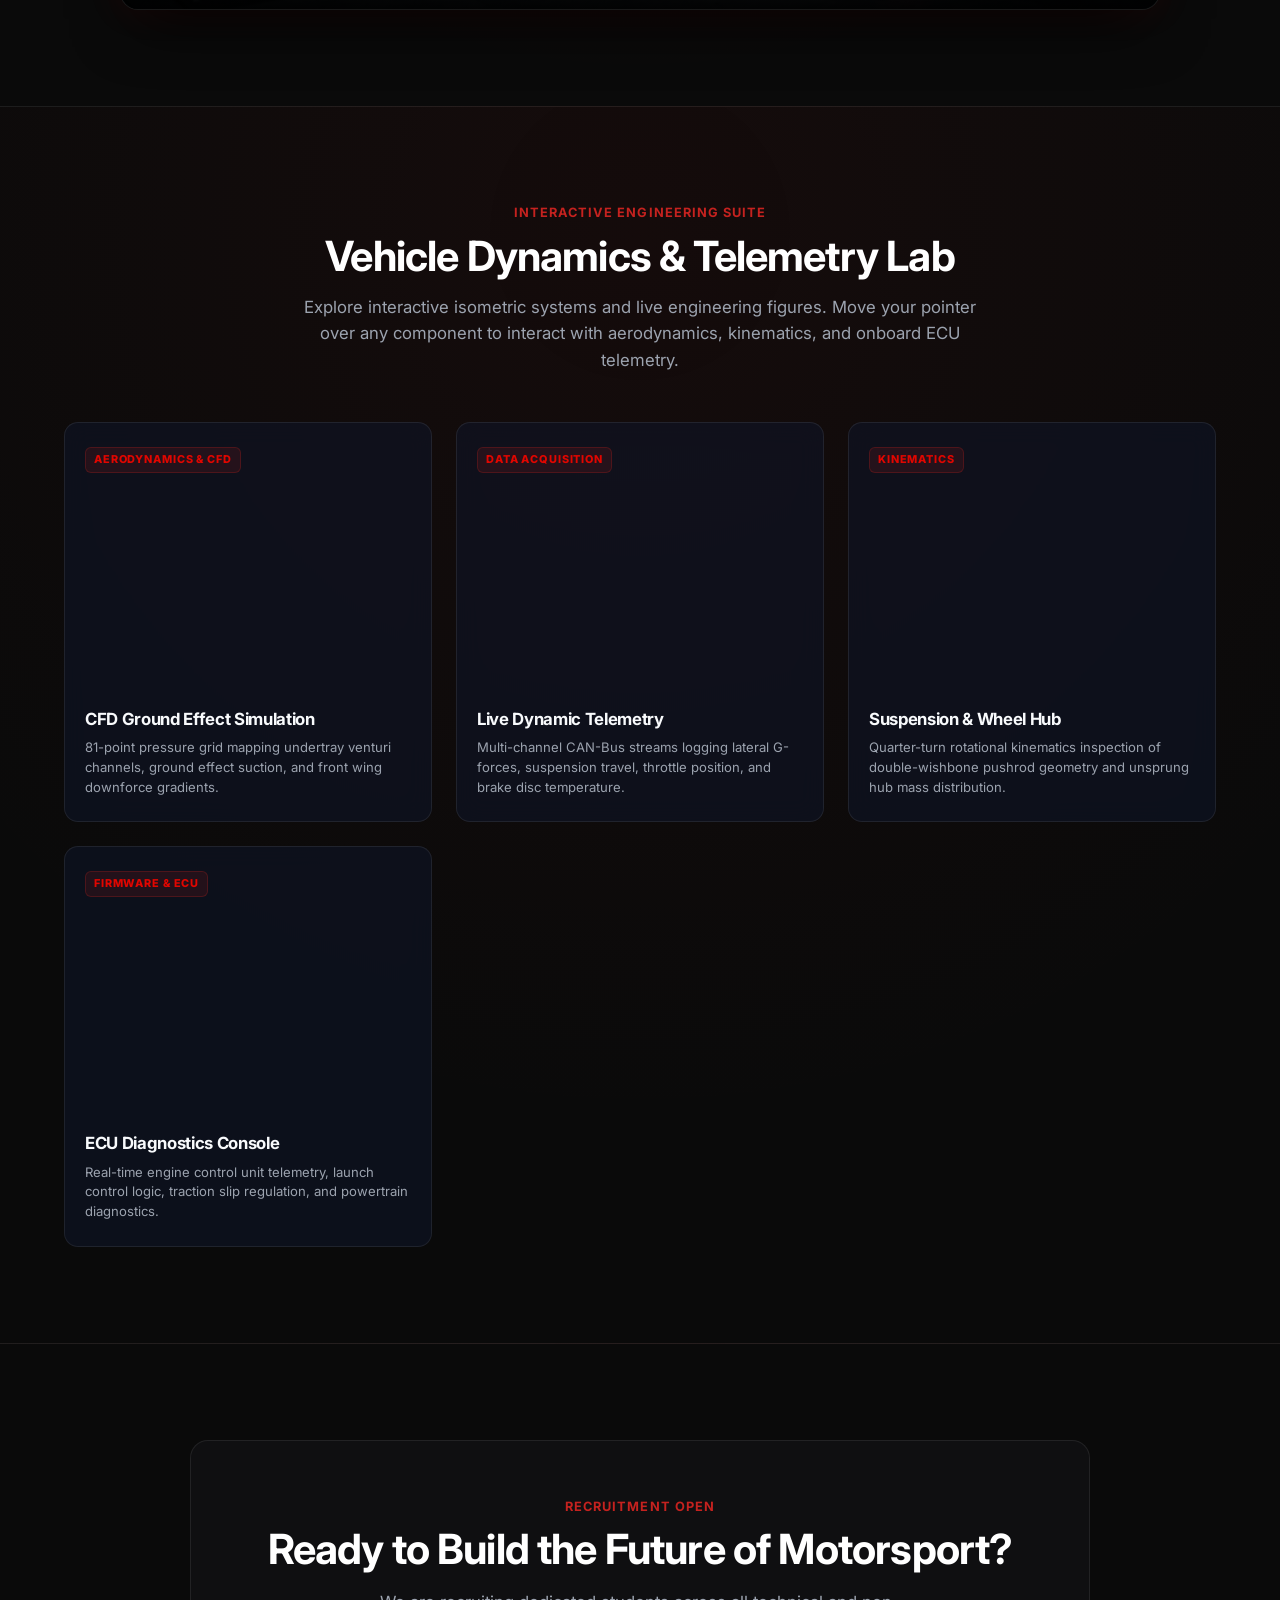
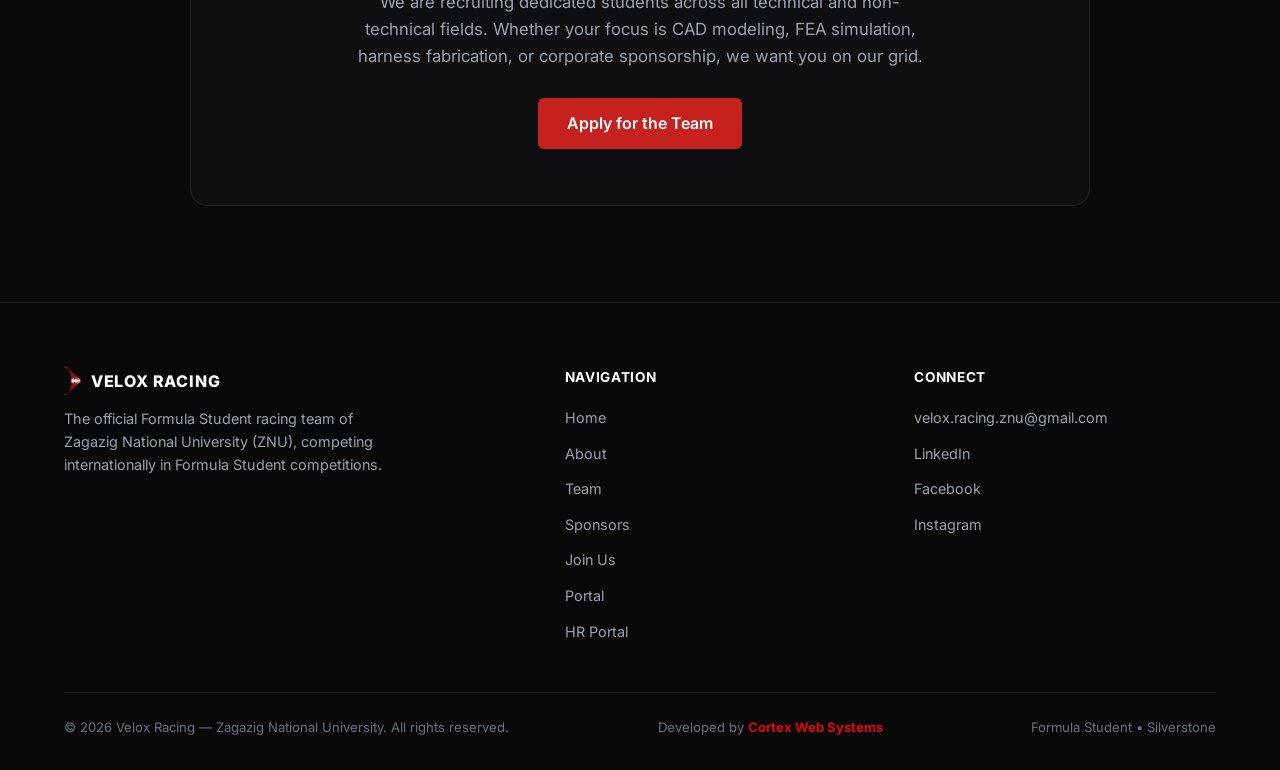
==== commit e8e31608: "Remove Lucas Marques credits, integrate Hairline into Performance Targets and Sponsors, and replace " ====
--- a/index.html
+++ b/index.html
@@ -157,24 +157,28 @@
           <div class="highlight-card">
             <div class="highlight-num accent" data-i18n="hl.c1Num">&lt; 198 kg</div>
             <div class="highlight-label" data-i18n="hl.c1Label">Target Mass</div>
+            <div class="target-hairline-embed" data-hairline="cabinet" data-intensity="0.75" title="Chassis & Cell Packaging Architecture"></div>
             <div class="highlight-detail" data-i18n="hl.c1Desc">4130 chromoly tubular spaceframe with carbon fiber aero elements</div>
           </div>
 
           <div class="highlight-card">
             <div class="highlight-num" data-i18n="hl.c2Num">&lt; 3.8 s</div>
             <div class="highlight-label" data-i18n="hl.c2Label">0–100 km/h</div>
+            <div class="target-hairline-embed" data-hairline="plot" data-intensity="0.85" title="Acceleration & Torque Trajectory"></div>
             <div class="highlight-detail" data-i18n="hl.c2Desc">Optimized chain drive reduction and high power-to-weight ratio</div>
           </div>
 
           <div class="highlight-card">
             <div class="highlight-num" data-i18n="hl.c3Num">7</div>
             <div class="highlight-label" data-i18n="hl.c3Label">Subsystems</div>
+            <div class="target-hairline-embed" data-hairline="branches" data-intensity="0.8" title="Interconnected Engineering Subsystem Network"></div>
             <div class="highlight-detail" data-i18n="hl.c3Desc">Body, Chassis, Vehicle Dynamics, Powertrain, Electrical, PR, and Business</div>
           </div>
 
           <div class="highlight-card">
             <div class="highlight-num accent" data-i18n="hl.c4Num">Silverstone</div>
             <div class="highlight-label" data-i18n="hl.c4Label">Target Arena</div>
+            <div class="target-hairline-embed" data-hairline="turntable" data-intensity="0.8" title="Chassis Yaw & Track Dynamic Simulation"></div>
             <div class="highlight-detail" data-i18n="hl.c4Desc">Formula Student international competition on the world racing stage</div>
           </div>
         </div>
@@ -299,14 +303,14 @@
       </div>
     </section>
 
-    <!-- Interactive Engineering Suite (Hairline by Lucas Marques) -->
+    <!-- Interactive Engineering Suite -->
     <section class="section hairline-section" id="engineering-lab">
       <div class="container">
         <div class="section-header center">
           <span class="section-kicker">Interactive Engineering Suite</span>
           <h2 class="section-title">Vehicle Dynamics &amp; Telemetry Lab</h2>
           <p class="section-desc">
-            Explore interactive isometric systems powered by Lucas Marques' Hairline library. Move your pointer over any component to interact with aerodynamics, kinematics, and onboard ECU telemetry.
+            Explore interactive isometric systems and live engineering figures. Move your pointer over any component to interact with aerodynamics, kinematics, and onboard ECU telemetry.
           </p>
         </div>
 
@@ -349,13 +353,6 @@
             <p class="hairline-card-desc">
               Real-time engine control unit telemetry, launch control logic, traction slip regulation, and powertrain diagnostics.
             </p>
-          </div>
-        </div>
-
-        <div style="text-align: center;">
-          <div class="hairline-lib-credit">
-            <svg width="14" height="14" viewBox="0 0 24 24" fill="none" stroke="currentColor" stroke-width="2"><circle cx="12" cy="12" r="10"></circle><path d="M12 16v-4"></path><path d="M12 8h.01"></path></svg>
-            <span>Interactive visual figures powered by <a href="https://hairline.lucasmarkes.com" target="_blank" rel="noopener">Hairline</a> by <a href="https://github.com/lucasmarkes" target="_blank" rel="noopener">Lucas Marques</a></span>
           </div>
         </div>
       </div>
@@ -1002,7 +999,7 @@
       </div>
     </div>
   </div>
-  <!-- Hairline Library (Lucas Marques) Interactive Integration -->
+  <!-- Interactive Engineering Figures Integration -->
   <script type="module" src="hairline-integration.js"></script>
 </body>
 </html>
--- a/style.css
+++ b/style.css
@@ -4563,7 +4563,7 @@
 }
 
 /* ==============================================================================
-   VELOX RACING — HAIRLINE (LUCAS MARQUES) INTERACTIVE SYSTEMS SUITE
+   VELOX RACING — INTERACTIVE ENGINEERING & TELEMETRY SYSTEMS SUITE
    ============================================================================== */
 .hairline-section {
   position: relative;
@@ -4644,27 +4644,78 @@
   margin: 0;
 }
 
-.hairline-lib-credit {
+/* ── Interactive Hairline Embeds: Performance Targets & Sponsors ── */
+.target-hairline-embed {
+  width: 100%;
+  height: 130px;
+  margin: 12px 0 10px 0;
+  border-radius: 10px;
+  background: rgba(255, 255, 255, 0.02);
+  border: 1px solid rgba(255, 255, 255, 0.05);
+  display: flex;
+  align-items: center;
+  justify-content: center;
+  overflow: hidden;
+  position: relative;
+  transition: all 0.25s ease;
+}
+
+.target-hairline-embed svg {
+  width: 100%;
+  height: 100%;
+  max-height: 130px;
+}
+
+.highlight-card:hover .target-hairline-embed {
+  border-color: rgba(225, 6, 0, 0.35);
+  background: rgba(225, 6, 0, 0.04);
+  transform: translateY(-2px);
+}
+
+.tier-hairline-embed {
+  width: 100%;
+  height: 135px;
+  margin: 14px 0 16px 0;
+  border-radius: 10px;
+  background: rgba(255, 255, 255, 0.02);
+  border: 1px solid rgba(255, 255, 255, 0.05);
+  display: flex;
+  align-items: center;
+  justify-content: center;
+  overflow: hidden;
+  position: relative;
+  transition: all 0.25s ease;
+}
+
+.tier-hairline-embed svg {
+  width: 100%;
+  height: 100%;
+  max-height: 135px;
+}
+
+.tier-card:hover .tier-hairline-embed {
+  border-color: rgba(225, 6, 0, 0.35);
+  background: rgba(225, 6, 0, 0.04);
+}
+
+/* ── Why Partner Icon Wrappers ── */
+.why-icon-wrap {
+  width: 52px;
+  height: 52px;
+  border-radius: 12px;
+  background: rgba(255, 255, 255, 0.04);
+  border: 1px solid rgba(255, 255, 255, 0.08);
   display: inline-flex;
   align-items: center;
-  gap: 8px;
-  font-size: 0.74rem;
-  color: #64748B;
-  margin-top: 28px;
-  padding: 6px 14px;
-  background: rgba(255, 255, 255, 0.03);
-  border: 1px solid rgba(255, 255, 255, 0.06);
-  border-radius: 20px;
-}
-
-.hairline-lib-credit a {
-  color: #38BDF8;
-  text-decoration: none;
-  font-weight: 600;
-}
-
-.hairline-lib-credit a:hover {
-  text-decoration: underline;
+  justify-content: center;
+  margin-bottom: 14px;
+  transition: all 0.25s ease;
+}
+
+.highlight-card:hover .why-icon-wrap {
+  background: rgba(225, 6, 0, 0.12);
+  border-color: rgba(225, 6, 0, 0.35);
+  transform: scale(1.06);
 }
 
 [data-theme="light"] .hairline-card {
@@ -4686,9 +4737,14 @@
   color: #475569 !important;
 }
 
-[data-theme="light"] .hairline-lib-credit {
-  background: rgba(0, 0, 0, 0.03) !important;
+[data-theme="light"] .target-hairline-embed,
+[data-theme="light"] .tier-hairline-embed {
+  background: rgba(0, 0, 0, 0.02) !important;
   border-color: rgba(0, 0, 0, 0.08) !important;
-  color: #475569 !important;
+}
+
+[data-theme="light"] .why-icon-wrap {
+  background: rgba(0, 0, 0, 0.04) !important;
+  border-color: rgba(0, 0, 0, 0.08) !important;
 }
 
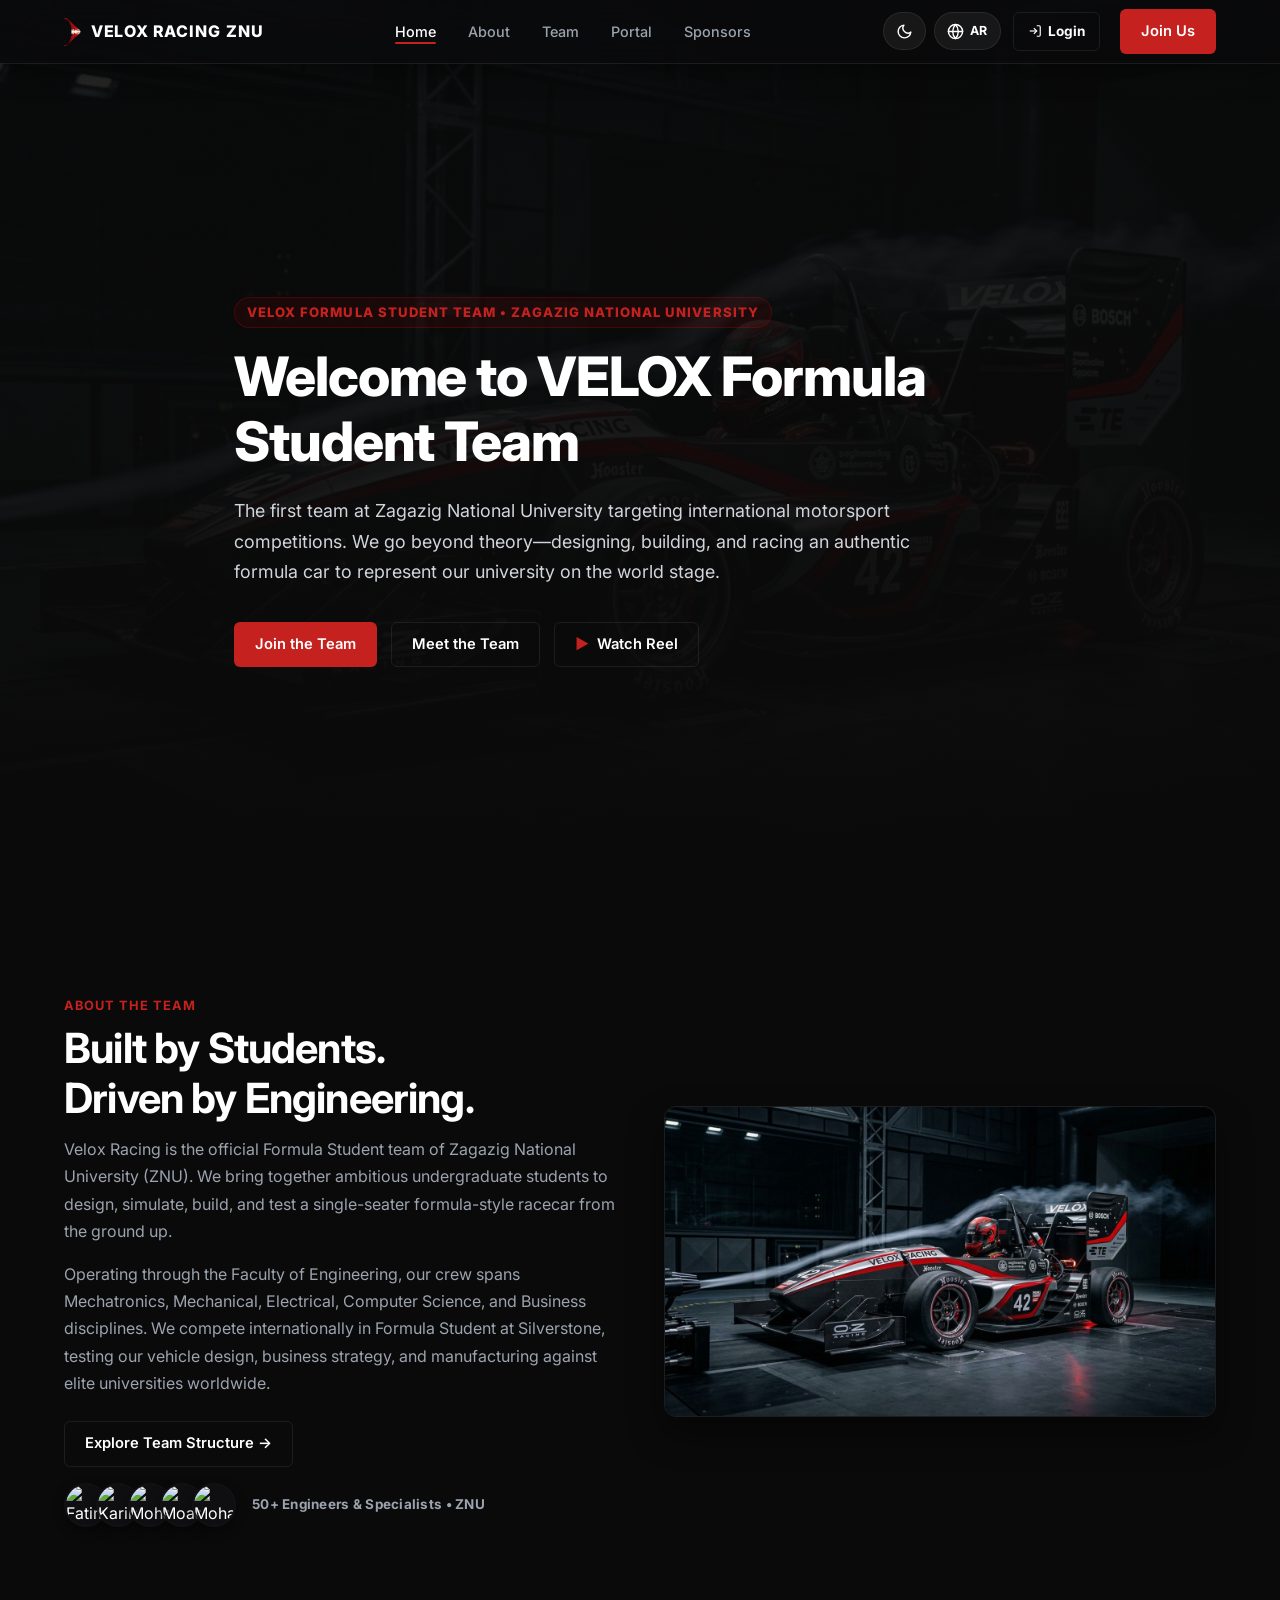
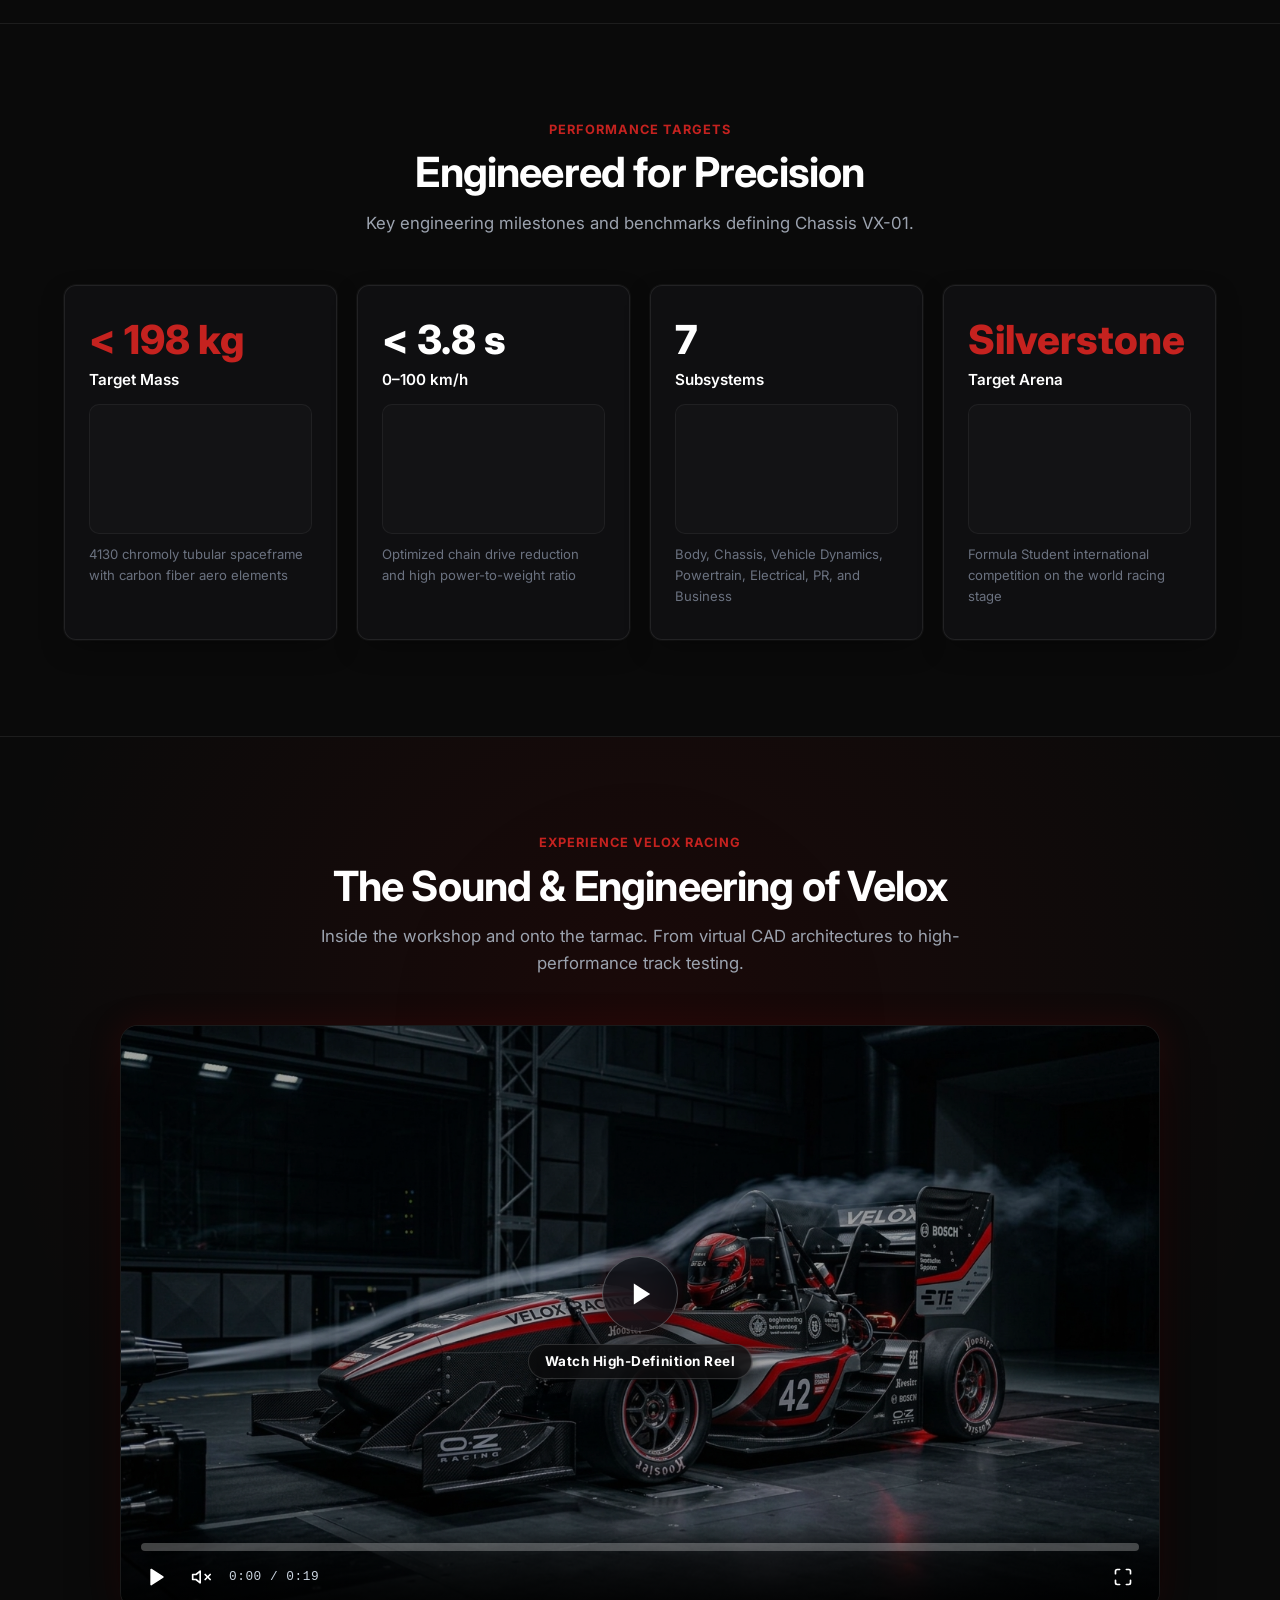
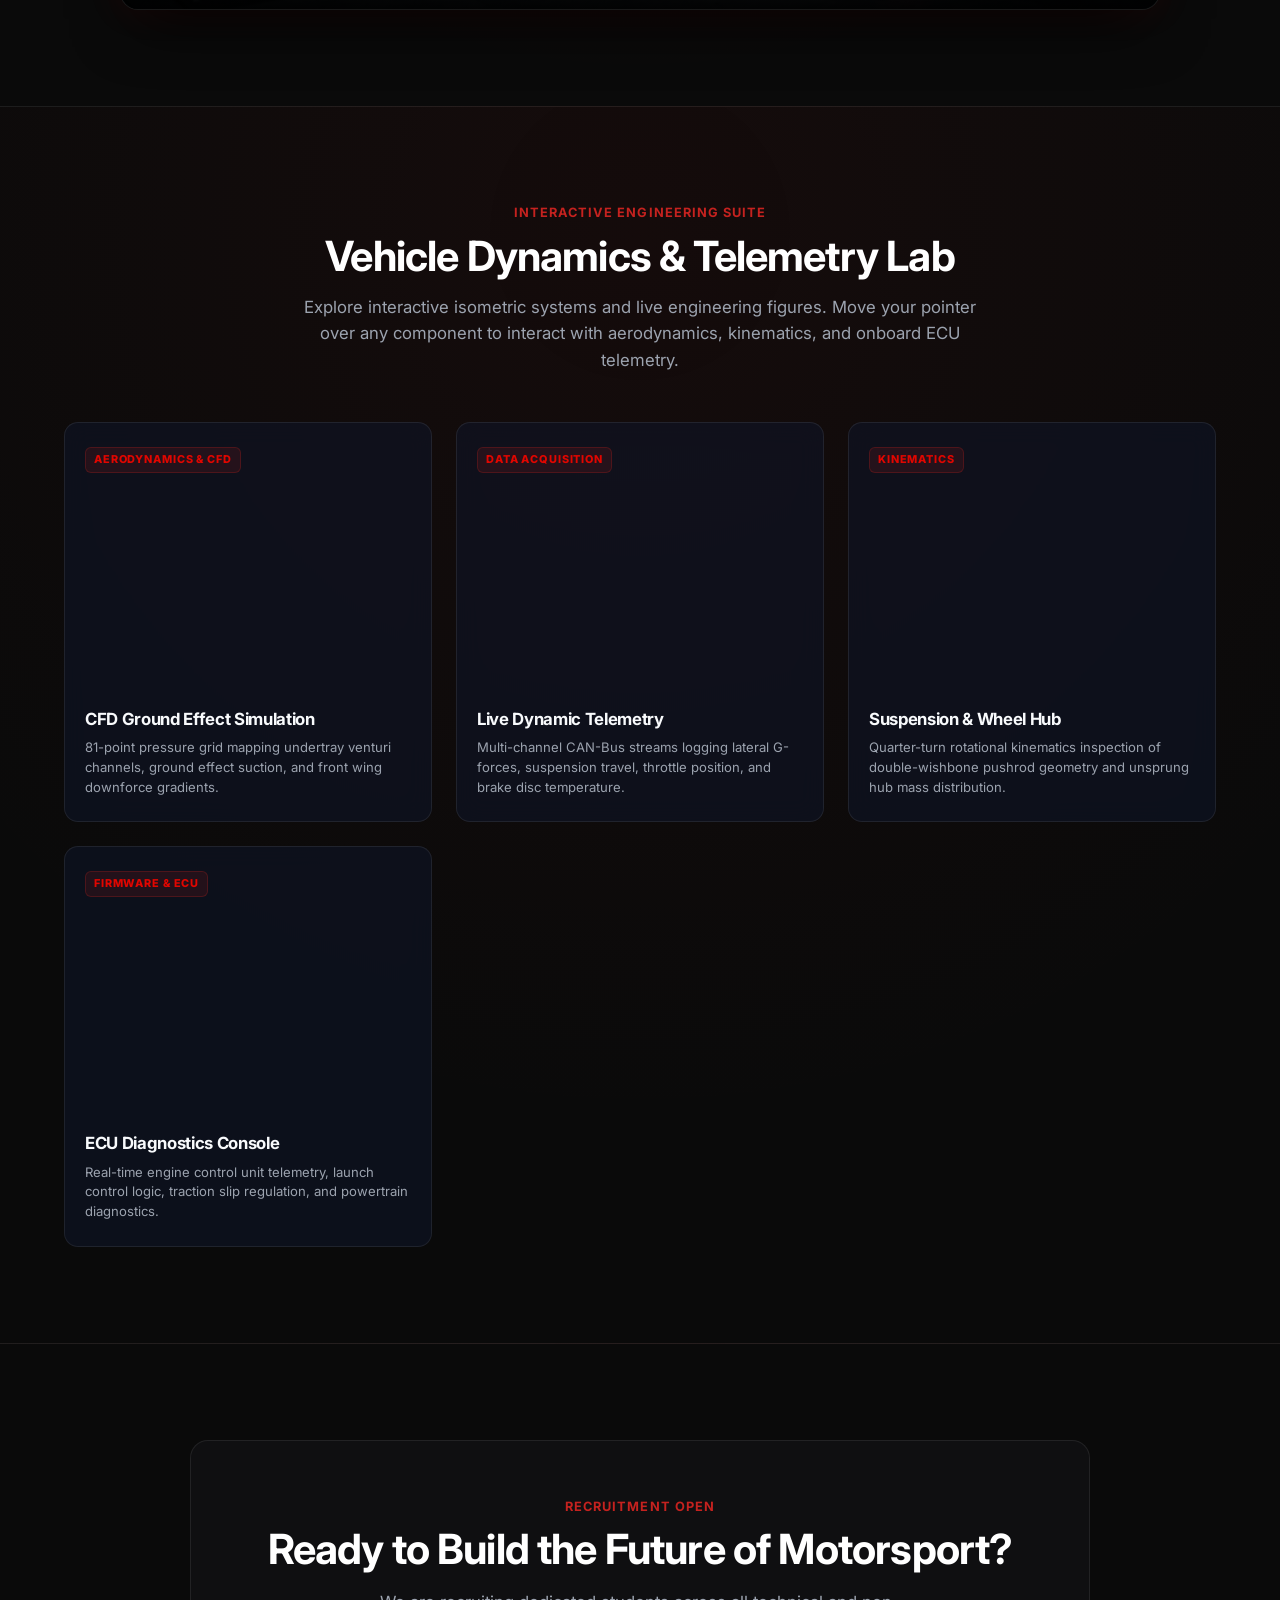
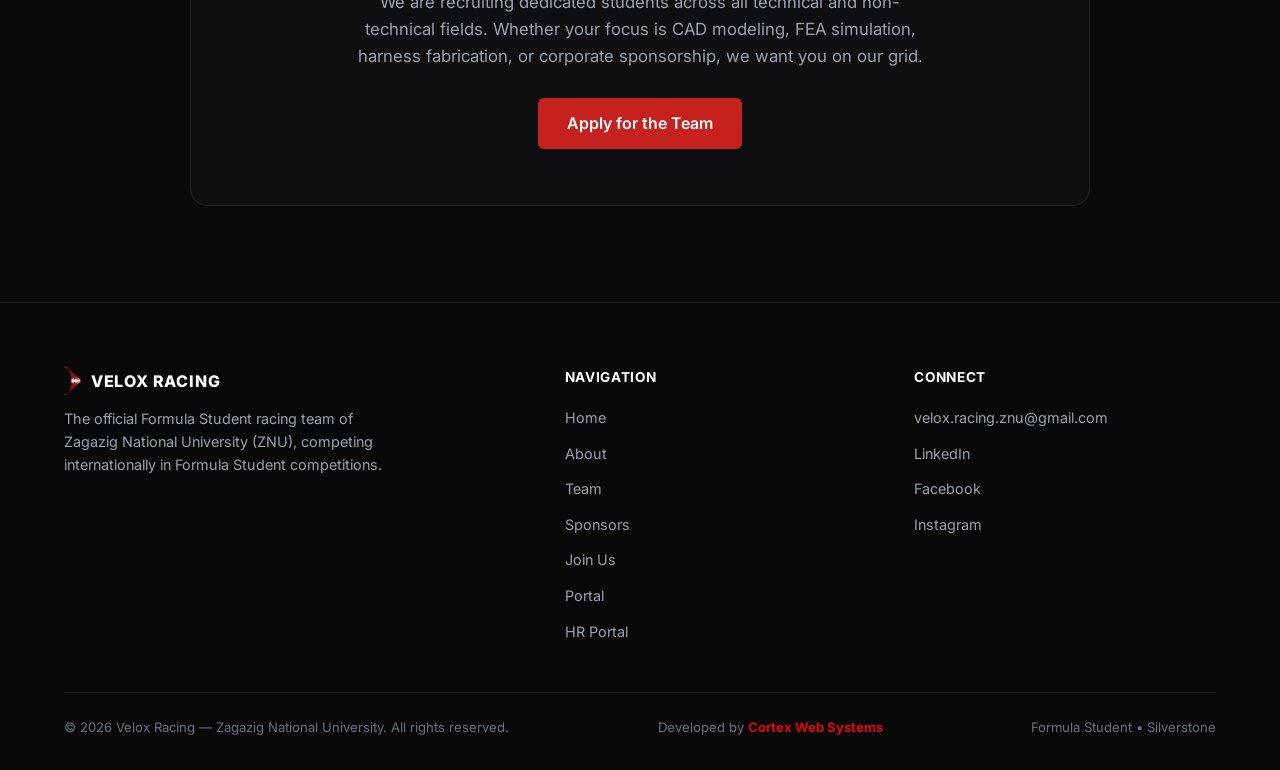
==== commit b6ed9148: "fix(security): purge exposed Cloudinary secret, host team photos on public Cloudinary CDN, and resto" ====
--- a/index.html
+++ b/index.html
@@ -127,11 +127,11 @@
               <a href="/team" class="btn btn-outline" data-i18n="about.btnExplore">Explore Team Structure &rarr;</a>
               <div class="team-avatars-preview">
                 <div class="avatar-stack">
-                  <img src="photos/Fatima Salman.jpeg" alt="Fatima Salman - Team Leader" class="stack-avatar clickable-member" data-member-id="fatima-salman" role="button" tabindex="0" title="Fatima Salman — Team Leader" width="44" height="44" loading="lazy" />
-                  <img src="photos/Karim Shaprawy.jpeg" alt="Karim Shaprawy - Vice Team Leader" class="stack-avatar clickable-member" data-member-id="karim-shaprawy" role="button" tabindex="0" title="Karim Shaprawy — Vice Team Leader" width="44" height="44" loading="lazy" />
-                  <img src="photos/Mohamed Romy.jpeg" alt="Mohamed Romy - Technical Leader" class="stack-avatar clickable-member" data-member-id="mohamed-romy" role="button" tabindex="0" title="Mohamed Romy — Technical Leader" width="44" height="44" loading="lazy" />
-                  <img src="photos/Moaaz Elghamry.jpeg" alt="Moaaz Elghamry - Managerial Leader & Powertrain Leader" class="stack-avatar clickable-member" data-member-id="moaaz-elghamry" role="button" tabindex="0" title="Moaaz Elghamry — Managerial Leader & Powertrain Lead" width="44" height="44" loading="lazy" />
-                  <img src="photos/Mohamed Hassan.jpeg" alt="Mohamed Hassan - Media & PR Lead" class="stack-avatar clickable-member" data-member-id="mohamed-hassan" role="button" tabindex="0" title="Mohamed Hassan — Media & PR Lead" width="44" height="44" loading="lazy" />
+                  <img src="https://res.cloudinary.com/dhoqtr0se/image/upload/v1792608069/velox_team_members/fatima_salman.jpg" alt="Fatima Salman - Team Leader" class="stack-avatar clickable-member" data-member-id="fatima-salman" role="button" tabindex="0" title="Fatima Salman — Team Leader" width="44" height="44" loading="lazy" />
+                  <img src="https://res.cloudinary.com/dhoqtr0se/image/upload/v1792608070/velox_team_members/karim_shaprawy.jpg" alt="Karim Shaprawy - Vice Team Leader" class="stack-avatar clickable-member" data-member-id="karim-shaprawy" role="button" tabindex="0" title="Karim Shaprawy — Vice Team Leader" width="44" height="44" loading="lazy" />
+                  <img src="https://res.cloudinary.com/dhoqtr0se/image/upload/v1792608074/velox_team_members/mohamed_romy.jpg" alt="Mohamed Romy - Technical Leader" class="stack-avatar clickable-member" data-member-id="mohamed-romy" role="button" tabindex="0" title="Mohamed Romy — Technical Leader" width="44" height="44" loading="lazy" />
+                  <img src="https://res.cloudinary.com/dhoqtr0se/image/upload/v1792608072/velox_team_members/moaaz_elghamry.jpg" alt="Moaaz Elghamry - Managerial Leader & Powertrain Leader" class="stack-avatar clickable-member" data-member-id="moaaz-elghamry" role="button" tabindex="0" title="Moaaz Elghamry — Managerial Leader & Powertrain Lead" width="44" height="44" loading="lazy" />
+                  <img src="https://res.cloudinary.com/dhoqtr0se/image/upload/v1792608073/velox_team_members/mohamed_hassan.jpg" alt="Mohamed Hassan - Media & PR Lead" class="stack-avatar clickable-member" data-member-id="mohamed-hassan" role="button" tabindex="0" title="Mohamed Hassan — Media & PR Lead" width="44" height="44" loading="lazy" />
                 </div>
                 <span class="avatar-stack-text" data-i18n="about.crewBadge">50+ Engineers &amp; Specialists &bull; ZNU</span>
               </div>
